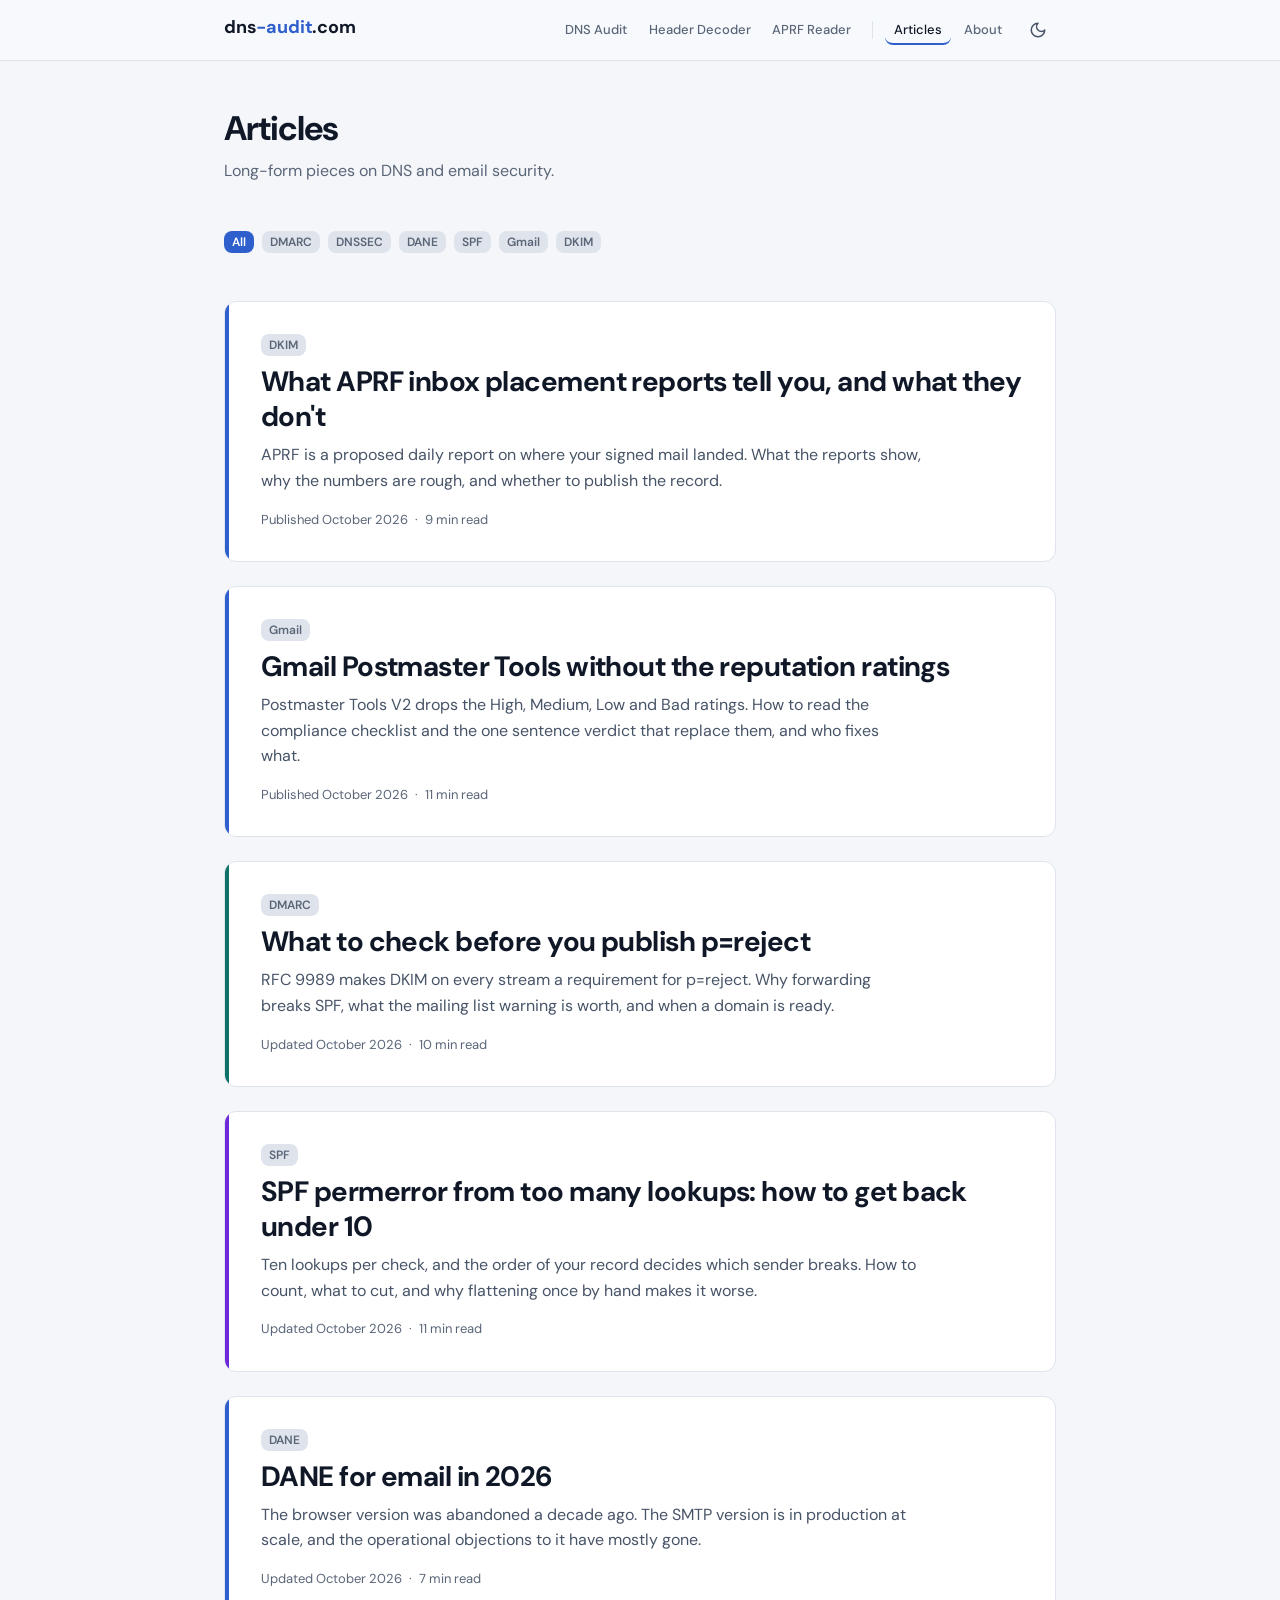
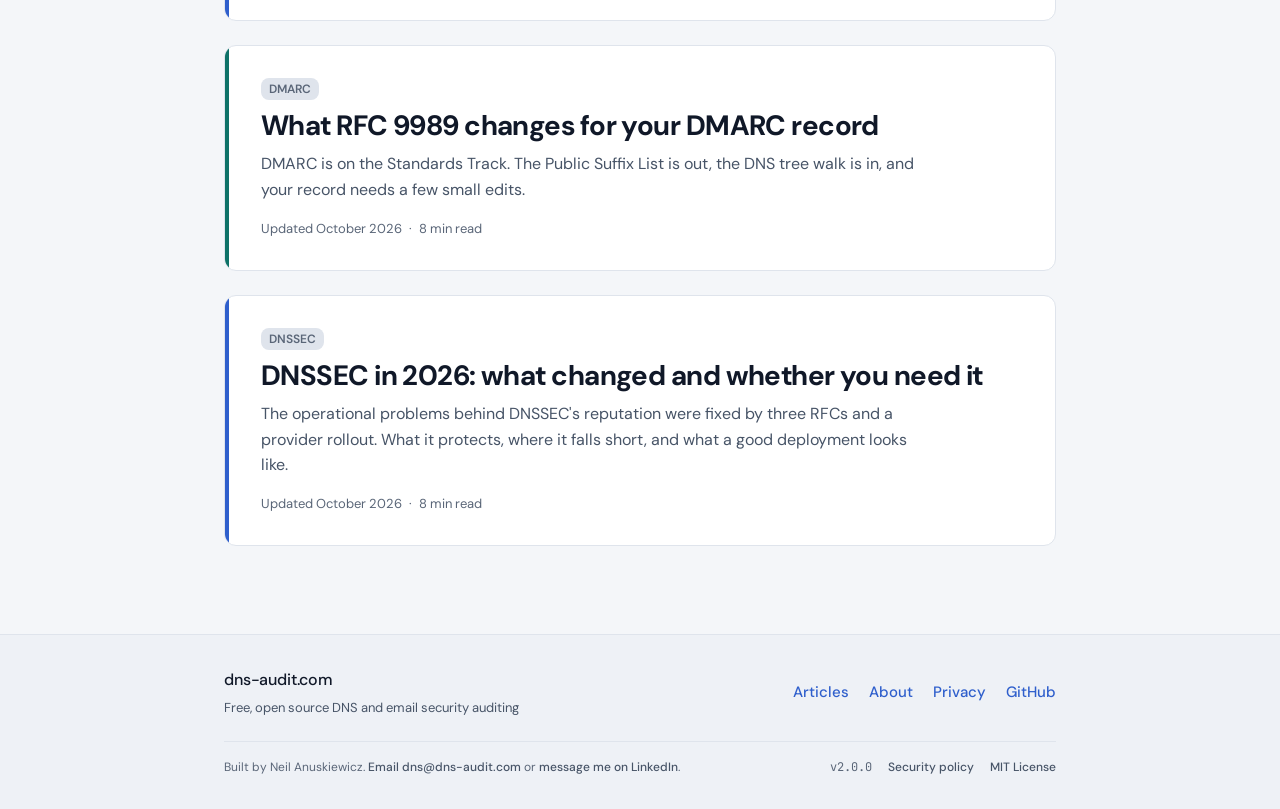
==== static/articles/index.html @ 5d6b04d4 "Asset ?v= is a content hash; drain the losing sender map; guard the shared TLS context (#253) * Asse" ====
<!DOCTYPE html>
<html lang="en">
<head>
    <meta charset="UTF-8">
    <meta name="viewport" content="width=device-width, initial-scale=1.0">
    <title>Articles | dns-audit.com</title>
    <meta name="description" content="Long-form pieces on DNS and email security by Neil Anuskiewicz.">
    <meta name="author" content="Neil Anuskiewicz">
    <meta property="og:type" content="website">
    <meta property="og:site_name" content="dns-audit.com">
    <meta property="og:url" content="https://dns-audit.com/articles/">
    <meta property="og:title" content="Articles | dns-audit.com">
    <meta property="og:description" content="Long-form pieces on DNS and email security by Neil Anuskiewicz.">
    <meta property="og:image" content="https://dns-audit.com/static/og-card.png?v=1">
    <meta property="og:image:width" content="1200">
    <meta property="og:image:height" content="630">
    <meta property="og:image:alt" content="dns-audit.com: free DNS and email security audit">
    <meta name="twitter:card" content="summary_large_image">
    <meta name="twitter:image" content="https://dns-audit.com/static/og-card.png?v=1">
    <meta name="twitter:title" content="Articles | dns-audit.com">
    <meta name="twitter:description" content="Long-form pieces on DNS and email security by Neil Anuskiewicz.">
    <link rel="canonical" href="https://dns-audit.com/articles/">
    <link rel="icon" type="image/svg+xml" href="/static/favicon.svg">
    <link rel="apple-touch-icon" sizes="180x180" href="/static/apple-touch-icon.png">
    <link rel="icon" type="image/png" sizes="32x32" href="/static/favicon-32.png">
    <link rel="preload" href="/static/fonts/dm-sans-normal-latin.woff2" as="font" type="font/woff2" crossorigin>
    <link rel="preload" href="/static/fonts/jetbrains-mono-latin.woff2" as="font" type="font/woff2" crossorigin>
    <link rel="stylesheet" href="/static/style.css?v=e1d07f5530">
    <script src="/static/theme.js?v=e1d07f5530"></script>
    <script type="application/ld+json">
    {
        "@context": "https://schema.org",
        "@type": "CollectionPage",
        "name": "Articles",
        "url": "https://dns-audit.com/articles/",
        "mainEntity": {
            "@type": "ItemList",
            "itemListElement": [
                {
                    "@type": "ListItem",
                    "position": 1,
                    "url": "https://dns-audit.com/articles/aprf",
                    "name": "What APRF inbox placement reports tell you, and what they don't"
                },
                {
                    "@type": "ListItem",
                    "position": 2,
                    "url": "https://dns-audit.com/articles/postmaster-tools",
                    "name": "Gmail Postmaster Tools without the reputation ratings"
                },
                {
                    "@type": "ListItem",
                    "position": 3,
                    "url": "https://dns-audit.com/articles/p-reject",
                    "name": "What to check before you publish p=reject"
                },
                {
                    "@type": "ListItem",
                    "position": 4,
                    "url": "https://dns-audit.com/articles/spf-lookups",
                    "name": "SPF permerror from too many lookups: how to get back under 10"
                },
                {
                    "@type": "ListItem",
                    "position": 5,
                    "url": "https://dns-audit.com/articles/dane",
                    "name": "DANE for email in 2026"
                },
                {
                    "@type": "ListItem",
                    "position": 6,
                    "url": "https://dns-audit.com/articles/dmarcbis",
                    "name": "What RFC 9989 changes for your DMARC record"
                },
                {
                    "@type": "ListItem",
                    "position": 7,
                    "url": "https://dns-audit.com/articles/dnssec",
                    "name": "DNSSEC in 2026: what changed and whether you need it"
                }
            ]
        }
    }
    </script>
</head>
<body>
    <a href="#main-content" class="skip-to-content">Skip to content</a>
    <header class="site-header">
        <div class="container header-inner">
            <a href="/" class="logo"><span class="logo-text">dns<span class="logo-accent">-audit</span>.com</span></a>
            <div class="header-right">
                <nav class="site-nav" aria-label="Main navigation">
                    <a href="https://dns-audit.com/" class="nav-link" aria-label="DNS Audit"><span class="nav-long">DNS Audit</span><span class="nav-short">Audit</span></a>
                    <a href="https://headers.dns-audit.com/" class="nav-link" rel="noopener" aria-label="Header Decoder"><span class="nav-long">Header Decoder</span><span class="nav-short">Headers</span></a>
                    <a href="https://aprf.dns-audit.com/" class="nav-link" rel="noopener" aria-label="APRF Reader"><span class="nav-long">APRF Reader</span><span class="nav-short">APRF</span></a>
                    <span class="nav-sep" aria-hidden="true"></span>
                    <a href="https://dns-audit.com/articles/" class="nav-link nav-link-active" aria-current="page">Articles</a>
                    <a href="https://dns-audit.com/about" class="nav-link">About</a>
                    <button type="button" class="theme-toggle" id="theme-toggle" aria-label="Switch theme" title="Switch theme">
                        <svg class="theme-icon-sun" viewBox="0 0 24 24" fill="none" stroke="currentColor" stroke-width="2" stroke-linecap="round" stroke-linejoin="round" aria-hidden="true"><circle cx="12" cy="12" r="4"/><path d="M12 2v2M12 20v2M4.93 4.93l1.41 1.41M17.66 17.66l1.41 1.41M2 12h2M20 12h2M6.34 17.66l-1.41 1.41M19.07 4.93l-1.41 1.41"/></svg>
                        <svg class="theme-icon-moon" viewBox="0 0 24 24" fill="none" stroke="currentColor" stroke-width="2" stroke-linecap="round" stroke-linejoin="round" aria-hidden="true"><path d="M12 3a6 6 0 0 0 9 9 9 9 0 1 1-9-9Z"/></svg>
                    </button>
                </nav>
            </div>
        </div>
    </header>
    <main class="articles-page" id="main-content">
        <div class="container">
            <header class="articles-header">
                <h1>Articles</h1>
                <p class="articles-intro">Long-form pieces on DNS and email security.</p>
            </header>
            <div class="articles-controls">
                <div class="articles-tag-bar" role="group" aria-label="Filter articles by tag">
                    <button type="button" class="tag tag-hit articles-filter is-active" data-filter="all" aria-pressed="true">All</button>
                    <button type="button" class="tag tag-hit articles-filter" data-filter="dmarc" aria-pressed="false">DMARC</button>
                    <button type="button" class="tag tag-hit articles-filter" data-filter="dnssec" aria-pressed="false">DNSSEC</button>
                    <button type="button" class="tag tag-hit articles-filter" data-filter="dane" aria-pressed="false">DANE</button>
                    <button type="button" class="tag tag-hit articles-filter" data-filter="spf" aria-pressed="false">SPF</button>
                    <button type="button" class="tag tag-hit articles-filter" data-filter="gmail" aria-pressed="false">Gmail</button>
                    <button type="button" class="tag tag-hit articles-filter" data-filter="dkim" aria-pressed="false">DKIM</button>
                </div>
            </div>
            <div class="articles-list">
                <article class="article-card article-card-aprf" data-tags="dkim">
                    <div class="article-card-accent"></div>
                    <div class="article-card-content">
                        <div class="article-card-labels">
                            <span class="tag">DKIM</span>
                        </div>
                        <h2 class="article-card-title"><a href="/articles/aprf">What APRF inbox placement reports tell you, and what they don't</a></h2>
                        <p class="article-card-description">APRF is a proposed daily report on where your signed mail landed. What the reports show, why the numbers are rough, and whether to publish the record.</p>
                        <p class="article-card-meta">
                            Published <time datetime="2026-10-09">October 2026</time>
                            <span class="article-card-meta-dot">&middot;</span>
                            9 min read
                        </p>
                    </div>
                </article>
                <article class="article-card article-card-postmaster" data-tags="gmail">
                    <div class="article-card-accent"></div>
                    <div class="article-card-content">
                        <div class="article-card-labels">
                            <span class="tag">Gmail</span>
                        </div>
                        <h2 class="article-card-title"><a href="/articles/postmaster-tools">Gmail Postmaster Tools without the reputation ratings</a></h2>
                        <p class="article-card-description">Postmaster Tools V2 drops the High, Medium, Low and Bad ratings. How to read the compliance checklist and the one sentence verdict that replace them, and who fixes what.</p>
                        <p class="article-card-meta">
                            Published <time datetime="2026-10-07">October 2026</time>
                            <span class="article-card-meta-dot">&middot;</span>
                            11 min read
                        </p>
                    </div>
                </article>
                <article class="article-card article-card-p-reject" data-tags="dmarc">
                    <div class="article-card-accent"></div>
                    <div class="article-card-content">
                        <div class="article-card-labels">
                            <span class="tag">DMARC</span>
                        </div>
                        <h2 class="article-card-title"><a href="/articles/p-reject">What to check before you publish p=reject</a></h2>
                        <p class="article-card-description">RFC 9989 makes DKIM on every stream a requirement for p=reject. Why forwarding breaks SPF, what the mailing list warning is worth, and when a domain is ready.</p>
                        <p class="article-card-meta">
                            Updated <time datetime="2026-10-01">October 2026</time>
                            <span class="article-card-meta-dot">&middot;</span>
                            10 min read
                        </p>
                    </div>
                </article>
                <article class="article-card article-card-spf" data-tags="spf">
                    <div class="article-card-accent"></div>
                    <div class="article-card-content">
                        <div class="article-card-labels">
                            <span class="tag">SPF</span>
                        </div>
                        <h2 class="article-card-title"><a href="/articles/spf-lookups">SPF permerror from too many lookups: how to get back under 10</a></h2>
                        <p class="article-card-description">Ten lookups per check, and the order of your record decides which sender breaks. How to count, what to cut, and why flattening once by hand makes it worse.</p>
                        <p class="article-card-meta">
                            Updated <time datetime="2026-10-01">October 2026</time>
                            <span class="article-card-meta-dot">&middot;</span>
                            11 min read
                        </p>
                    </div>
                </article>
                <article class="article-card article-card-dane" data-tags="dane">
                    <div class="article-card-accent"></div>
                    <div class="article-card-content">
                        <div class="article-card-labels">
                            <span class="tag">DANE</span>
                        </div>
                        <h2 class="article-card-title"><a href="/articles/dane">DANE for email in 2026</a></h2>
                        <p class="article-card-description">The browser version was abandoned a decade ago. The SMTP version is in production at scale, and the operational objections to it have mostly gone.</p>
                        <p class="article-card-meta">
                            Updated <time datetime="2026-10-01">October 2026</time>
                            <span class="article-card-meta-dot">&middot;</span>
                            7 min read
                        </p>
                    </div>
                </article>
                <article class="article-card article-card-dmarcbis" data-tags="dmarc">
                    <div class="article-card-accent"></div>
                    <div class="article-card-content">
                        <div class="article-card-labels">
                            <span class="tag">DMARC</span>
                        </div>
                        <h2 class="article-card-title"><a href="/articles/dmarcbis">What RFC 9989 changes for your DMARC record</a></h2>
                        <p class="article-card-description">DMARC is on the Standards Track. The Public Suffix List is out, the DNS tree walk is in, and your record needs a few small edits.</p>
                        <p class="article-card-meta">
                            Updated <time datetime="2026-10-01">October 2026</time>
                            <span class="article-card-meta-dot">&middot;</span>
                            8 min read
                        </p>
                    </div>
                </article>
                <article class="article-card article-card-dnssec" data-tags="dnssec">
                    <div class="article-card-accent"></div>
                    <div class="article-card-content">
                        <div class="article-card-labels">
                            <span class="tag">DNSSEC</span>
                        </div>
                        <h2 class="article-card-title"><a href="/articles/dnssec">DNSSEC in 2026: what changed and whether you need it</a></h2>
                        <p class="article-card-description">The operational problems behind DNSSEC's reputation were fixed by three RFCs and a provider rollout. What it protects, where it falls short, and what a good deployment looks like.</p>
                        <p class="article-card-meta">
                            Updated <time datetime="2026-10-01">October 2026</time>
                            <span class="article-card-meta-dot">&middot;</span>
                            8 min read
                        </p>
                    </div>
                </article>
            </div>
            <p class="articles-empty" role="status">No articles in this category yet.</p>
        </div>
    </main>
    <script src="/static/articles.js?v=e1d07f5530" defer></script>
    <footer class="site-footer">
        <div class="container">
            <div class="footer-row footer-main">
                <div class="footer-brand">
                    <div class="footer-brand-name">dns-audit.com</div>
                    <div class="footer-brand-desc">Free, open source DNS and email security auditing</div>
                </div>
                <nav class="footer-nav" aria-label="Footer">
                    <a href="https://dns-audit.com/articles/" class="footer-link">Articles</a>
                    <a href="https://dns-audit.com/about" class="footer-link">About</a>
                    <a href="https://dns-audit.com/privacy" class="footer-link">Privacy</a>
                    <a href="https://github.com/marmot7775/dns-audit" target="_blank" rel="noopener" class="footer-link">GitHub</a>
                </nav>
            </div>
            <div class="footer-row footer-meta">
                <p class="footer-attribution">Built by Neil Anuskiewicz. <a href="mailto:dns@dns-audit.com" class="footer-link">Email dns@dns-audit.com</a> or <a href="https://www.linkedin.com/in/neilanuskiewicz/" target="_blank" rel="noopener" class="footer-link">message me on LinkedIn</a>.</p>
                <div class="footer-trust">
                    <span class="footer-version">v2.0.0</span>
                    <a href="https://github.com/marmot7775/dns-audit/security/policy" target="_blank" rel="noopener" class="footer-link">Security policy</a>
                    <a href="https://github.com/marmot7775/dns-audit/blob/main/LICENSE" target="_blank" rel="noopener" class="footer-link">MIT License</a>
                </div>
            </div>
        </div>
    </footer>
</body>
</html>
---- static/style.css ----
/* ==========================================================================
   DNS Security Auditor - Stylesheet
   Aesthetic: Premium security tool. Dark, authoritative, trustworthy.
   ========================================================================== */

/* -- Self-hosted fonts -- */
/* DM Sans: normal 400 */
@font-face {
    font-family: 'DM Sans';
    font-style: normal;
    font-weight: 400;
    font-display: swap;
    src: url('/static/fonts/dm-sans-normal-latin-ext.woff2') format('woff2');
    unicode-range: U+0100-02BA, U+02BD-02C5, U+02C7-02CC, U+02CE-02D7, U+02DD-02FF, U+0304, U+0308, U+0329, U+1D00-1DBF, U+1E00-1E9F, U+1EF2-1EFF, U+2020, U+20A0-20AB, U+20AD-20C0, U+2113, U+2C60-2C7F, U+A720-A7FF;
}

@font-face {
    font-family: 'DM Sans';
    font-style: normal;
    font-weight: 400;
    font-display: swap;
    src: url('/static/fonts/dm-sans-normal-latin.woff2') format('woff2');
    unicode-range: U+0000-00FF, U+0131, U+0152-0153, U+02BB-02BC, U+02C6, U+02DA, U+02DC, U+0304, U+0308, U+0329, U+2000-206F, U+20AC, U+2122, U+2191, U+2193, U+2212, U+2215, U+FEFF, U+FFFD;
}

/* DM Sans: normal 500 */
@font-face {
    font-family: 'DM Sans';
    font-style: normal;
    font-weight: 500;
    font-display: swap;
    src: url('/static/fonts/dm-sans-normal-latin-ext.woff2') format('woff2');
    unicode-range: U+0100-02BA, U+02BD-02C5, U+02C7-02CC, U+02CE-02D7, U+02DD-02FF, U+0304, U+0308, U+0329, U+1D00-1DBF, U+1E00-1E9F, U+1EF2-1EFF, U+2020, U+20A0-20AB, U+20AD-20C0, U+2113, U+2C60-2C7F, U+A720-A7FF;
}

@font-face {
    font-family: 'DM Sans';
    font-style: normal;
    font-weight: 500;
    font-display: swap;
    src: url('/static/fonts/dm-sans-normal-latin.woff2') format('woff2');
    unicode-range: U+0000-00FF, U+0131, U+0152-0153, U+02BB-02BC, U+02C6, U+02DA, U+02DC, U+0304, U+0308, U+0329, U+2000-206F, U+20AC, U+2122, U+2191, U+2193, U+2212, U+2215, U+FEFF, U+FFFD;
}

/* DM Sans: normal 600 */
@font-face {
    font-family: 'DM Sans';
    font-style: normal;
    font-weight: 600;
    font-display: swap;
    src: url('/static/fonts/dm-sans-normal-latin-ext.woff2') format('woff2');
    unicode-range: U+0100-02BA, U+02BD-02C5, U+02C7-02CC, U+02CE-02D7, U+02DD-02FF, U+0304, U+0308, U+0329, U+1D00-1DBF, U+1E00-1E9F, U+1EF2-1EFF, U+2020, U+20A0-20AB, U+20AD-20C0, U+2113, U+2C60-2C7F, U+A720-A7FF;
}

@font-face {
    font-family: 'DM Sans';
    font-style: normal;
    font-weight: 600;
    font-display: swap;
    src: url('/static/fonts/dm-sans-normal-latin.woff2') format('woff2');
    unicode-range: U+0000-00FF, U+0131, U+0152-0153, U+02BB-02BC, U+02C6, U+02DA, U+02DC, U+0304, U+0308, U+0329, U+2000-206F, U+20AC, U+2122, U+2191, U+2193, U+2212, U+2215, U+FEFF, U+FFFD;
}

/* DM Sans: normal 700 */
@font-face {
    font-family: 'DM Sans';
    font-style: normal;
    font-weight: 700;
    font-display: swap;
    src: url('/static/fonts/dm-sans-normal-latin-ext.woff2') format('woff2');
    unicode-range: U+0100-02BA, U+02BD-02C5, U+02C7-02CC, U+02CE-02D7, U+02DD-02FF, U+0304, U+0308, U+0329, U+1D00-1DBF, U+1E00-1E9F, U+1EF2-1EFF, U+2020, U+20A0-20AB, U+20AD-20C0, U+2113, U+2C60-2C7F, U+A720-A7FF;
}

@font-face {
    font-family: 'DM Sans';
    font-style: normal;
    font-weight: 700;
    font-display: swap;
    src: url('/static/fonts/dm-sans-normal-latin.woff2') format('woff2');
    unicode-range: U+0000-00FF, U+0131, U+0152-0153, U+02BB-02BC, U+02C6, U+02DA, U+02DC, U+0304, U+0308, U+0329, U+2000-206F, U+20AC, U+2122, U+2191, U+2193, U+2212, U+2215, U+FEFF, U+FFFD;
}

/* DM Sans: italic 400. The italic woff2 has an opsz axis but no wght axis,
   so unlike the normal faces above it is declared at 400 only. Italic text at
   a heavier weight still matches this face and the browser synthesizes the
   weight, which beats synthesizing the slant from the upright face. */
@font-face {
    font-family: 'DM Sans';
    font-style: italic;
    font-weight: 400;
    font-display: swap;
    src: url('/static/fonts/dm-sans-italic-400-latin-ext.woff2') format('woff2');
    unicode-range: U+0100-02BA, U+02BD-02C5, U+02C7-02CC, U+02CE-02D7, U+02DD-02FF, U+0304, U+0308, U+0329, U+1D00-1DBF, U+1E00-1E9F, U+1EF2-1EFF, U+2020, U+20A0-20AB, U+20AD-20C0, U+2113, U+2C60-2C7F, U+A720-A7FF;
}

@font-face {
    font-family: 'DM Sans';
    font-style: italic;
    font-weight: 400;
    font-display: swap;
    src: url('/static/fonts/dm-sans-italic-400-latin.woff2') format('woff2');
    unicode-range: U+0000-00FF, U+0131, U+0152-0153, U+02BB-02BC, U+02C6, U+02DA, U+02DC, U+0304, U+0308, U+0329, U+2000-206F, U+20AC, U+2122, U+2191, U+2193, U+2212, U+2215, U+FEFF, U+FFFD;
}

/* JetBrains Mono: normal 400 */
@font-face {
    font-family: 'JetBrains Mono';
    font-style: normal;
    font-weight: 400;
    font-display: swap;
    src: url('/static/fonts/jetbrains-mono-latin-ext.woff2') format('woff2');
    unicode-range: U+0100-02BA, U+02BD-02C5, U+02C7-02CC, U+02CE-02D7, U+02DD-02FF, U+0304, U+0308, U+0329, U+1D00-1DBF, U+1E00-1E9F, U+1EF2-1EFF, U+2020, U+20A0-20AB, U+20AD-20C0, U+2113, U+2C60-2C7F, U+A720-A7FF;
}

@font-face {
    font-family: 'JetBrains Mono';
    font-style: normal;
    font-weight: 400;
    font-display: swap;
    src: url('/static/fonts/jetbrains-mono-latin.woff2') format('woff2');
    unicode-range: U+0000-00FF, U+0131, U+0152-0153, U+02BB-02BC, U+02C6, U+02DA, U+02DC, U+0304, U+0308, U+0329, U+2000-206F, U+20AC, U+2122, U+2191, U+2193, U+2212, U+2215, U+FEFF, U+FFFD;
}

/* JetBrains Mono: normal 500 */
@font-face {
    font-family: 'JetBrains Mono';
    font-style: normal;
    font-weight: 500;
    font-display: swap;
    src: url('/static/fonts/jetbrains-mono-latin-ext.woff2') format('woff2');
    unicode-range: U+0100-02BA, U+02BD-02C5, U+02C7-02CC, U+02CE-02D7, U+02DD-02FF, U+0304, U+0308, U+0329, U+1D00-1DBF, U+1E00-1E9F, U+1EF2-1EFF, U+2020, U+20A0-20AB, U+20AD-20C0, U+2113, U+2C60-2C7F, U+A720-A7FF;
}

@font-face {
    font-family: 'JetBrains Mono';
    font-style: normal;
    font-weight: 500;
    font-display: swap;
    src: url('/static/fonts/jetbrains-mono-latin.woff2') format('woff2');
    unicode-range: U+0000-00FF, U+0131, U+0152-0153, U+02BB-02BC, U+02C6, U+02DA, U+02DC, U+0304, U+0308, U+0329, U+2000-206F, U+20AC, U+2122, U+2191, U+2193, U+2212, U+2215, U+FEFF, U+FFFD;
}

/* -- Design Tokens -- */
:root {
    color-scheme: dark;
    /* Foundation. A deeper navy ground than the old slate-900 so the
       surface, raised and hover steps read as depth rather than one flat
       value. Doc 35. */
    --bg: #0b1220;
    --bg-raised: #111a2e;
    --surface: #141d31;
    --surface-hover: #1a2540;
    /* Record and code blocks stay dark in both themes. */
    --code-bg: #0b1220;

    /* Borders */
    --border: #263149;
    --border-strong: #3a4763;
    --border-light: #1a2438;
    --border-focus: #5b8def;

    /* Text. Every step is 4.5:1 or better on --bg, --bg-raised and
       --surface; tests/test_palette_contrast.py holds that. */
    --text-primary: #eef2f8;
    --text-secondary: #a3b0c4;
    --text-tertiary: #98a5b9;
    --text-muted: #8e9bb0;
    --text-inverse: #ffffff;

    /* Brand accent. One cobalt, slightly desaturated from the stock
       blue-500, used for links and interactive states. */
    --primary: #5b8def;
    /* Backgrounds that carry white text need a darker step than the link
       colour: white on #5b8def is 3.4:1, on #2f5fcc it is 5.5:1. */
    --primary-solid: #2f5fcc;
    --primary-solid-hover: #274fa8;
    --primary-hover: #7ea6f5;
    --primary-light: #7ea6f5;
    --primary-subtle: rgba(91, 141, 239, 0.14);
    --primary-border: rgba(91, 141, 239, 0.28);

    /* Status. Pulled off the neon green-500 / amber-500 / red-500 toward
       tones that still read instantly but sit inside one palette. */
    --pass: #34c07a;
    /* Solid fill that carries white text: white on #34c07a is 2.2:1. */
    --pass-solid: #197a4a;
    --pass-bg: rgba(52, 192, 122, 0.10);
    --pass-border: rgba(52, 192, 122, 0.28);
    --warn: #e0a43c;
    --warn-contrast: #1a1a1a;
    /* Record syntax highlighting has four steps: safe, caution, warn,
       danger. Caution needs its own colour, not --warn: it marks ~all and
       p=quarantine, and --warn marks ?all and p=none. Painting an
       enforcing policy the same as no policy is the one distinction this
       tool exists to draw. */
    --rec-caution: #d9b24a;
    --warn-bg: rgba(224, 164, 60, 0.10);
    --warn-border: rgba(224, 164, 60, 0.28);
    --fail: #e5484d;
    /* Text needs more than the fill colour: #e5484d on the card surface is
       under the 4.5:1 AA floor for normal text. Fills, borders and icons
       keep --fail. */
    --fail-text: #f0767a;
    /* Solid fill that carries white text: white on #e5484d is 4.1:1. */
    --fail-solid: #b8323a;
    --fail-bg: rgba(229, 72, 77, 0.10);
    --fail-border: rgba(229, 72, 77, 0.28);

    /* Fix/recommendation */
    --fix-bg: rgba(52, 192, 122, 0.08);
    --fix-border: #34c07a;

    /* DMARCbis teal, kept for the RFC 9989 badges only; --primary is the
       single interactive accent. */
    --dmarcbis: #38bfae;
    --dmarcbis-contrast: #0a2d28;
    /* Muted text sitting on a raised or tinted panel rather than the page
       ground, where --text-muted alone falls short of 4.5:1. */
    --text-muted-raised: #b3bfd0;
    --ttl-long-text: #b39cf7;
    --ttl-long-bg: rgba(139, 92, 246, 0.04);
    --ttl-long-border: rgba(139, 92, 246, 0.27);
    --dmarcbis-bg: rgba(56, 191, 174, 0.10);
    --dmarcbis-border: rgba(56, 191, 174, 0.28);

    /* Typography */
    --font-body: 'DM Sans', -apple-system, BlinkMacSystemFont, 'Segoe UI', system-ui, sans-serif;
    --font-mono: 'JetBrains Mono', 'SF Mono', 'Fira Code', 'Consolas', monospace;
    --font-xs: 0.75rem;
    --font-sm: 0.8125rem;
    --font-base: 0.9375rem;
    --font-md: 1rem;
    --font-lg: 1.125rem;
    --font-xl: 1.25rem;
    --font-2xl: 1.5rem;
    --font-3xl: 1.75rem;
    --font-4xl: 2.125rem;

    /* Layout */
    --max-width: 880px;
    --radius-sm: 4px;
    --radius: 8px;
    --radius-lg: 12px;

    /* Spacing */
    --space-xs: 4px;
    --space-sm: 8px;
    --space-md: 16px;
    --space-lg: 24px;
    --space-xl: 32px;
    --space-2xl: 48px;
    --space-3xl: 64px;

    /* Shadows — subtle on dark */
    --shadow-sm: 0 1px 2px rgba(0, 0, 0, 0.35);
    --shadow-md: 0 8px 24px rgba(0, 0, 0, 0.45);
    --shadow-lg: 0 16px 48px rgba(0, 0, 0, 0.55);

    /* Motion */
    --ease: cubic-bezier(0.25, 0.1, 0.25, 1);
    --ease-out: cubic-bezier(0.16, 1, 0.3, 1);
    --duration: 0.15s;
    --duration-slow: 0.25s;
}

/* Display tracking for headings; component rules with their own
   letter-spacing override this. */
h1,
h2,
h3 {
    letter-spacing: -0.02em;
}

/* -- Reset -- */
*,
*::before,
*::after {
    box-sizing: border-box;
    margin: 0;
    padding: 0;
}

/* -- Base -- */
html {
    /* Doc 87: the reader's own default size (browser or OS setting). Every
       --font-* token is rem, so text follows it; layout tokens stay px, so
       larger text wraps inside the same containers. */
    font-size: 100%;
    -webkit-font-smoothing: antialiased;
    -moz-osx-font-smoothing: grayscale;
    scroll-behavior: smooth;
    max-width: 100vw;
}

body {
    font-family: var(--font-body);
    /* DM Sans ships an opsz axis (9 to 40); this lets the browser pick the
       display cut at heading sizes instead of scaling the text cut. */
    font-optical-sizing: auto;
    background: var(--bg);
    color: var(--text-primary);
    line-height: 1.6;
    min-height: 100dvh;
    display: flex;
    flex-direction: column;
    padding-left: env(safe-area-inset-left);
    padding-right: env(safe-area-inset-right);
    max-width: 100vw;
}

/* Brand-colored selection */
::selection {
    background: rgba(59, 130, 246, 0.25);
    color: var(--text-primary);
}

/* Accessible focus rings */
:focus-visible {
    outline: 2px solid var(--primary);
    outline-offset: 2px;
    border-radius: var(--radius-sm);
}

/* Screen reader only (visually hidden but accessible) */
.sr-only {
    position: absolute;
    width: 1px;
    height: 1px;
    padding: 0;
    margin: -1px;
    overflow: hidden;
    clip: rect(0, 0, 0, 0);
    white-space: nowrap;
    border: 0;
}

.container {
    width: 100%;
    max-width: var(--max-width);
    margin: 0 auto;
    padding: 0 max(var(--space-lg), env(safe-area-inset-right)) 0 max(var(--space-lg), env(safe-area-inset-left));
}

main {
    max-width: 100%;
    padding: 0;
    /* body is a flex column at least a viewport tall: main takes the slack,
       so a short page keeps its footer at the bottom of the window. */
    flex: 1 0 auto;
}

/* ==========================================================================
   HEADER
   ========================================================================== */
.site-header {
    background: rgba(15, 23, 42, 0.85);
    backdrop-filter: blur(12px);
    -webkit-backdrop-filter: blur(12px);
    border-bottom: 1px solid var(--border);
    position: sticky;
    top: 0;
    z-index: 100;
    padding-left: env(safe-area-inset-left);
    padding-right: env(safe-area-inset-right);
}

.header-inner {
    display: flex;
    align-items: center;
    justify-content: space-between;
    height: 60px;
}

/* Logo */
.logo {
    display: flex;
    align-items: center;
    text-decoration: none;
    color: var(--text-primary);
    transition: opacity var(--duration) var(--ease);
}

.logo:hover {
    opacity: 0.85;
}

/* Flex centring lines up the wordmark's box with the nav links, which leaves
   the larger wordmark's baseline about 3px below theirs; line-height cannot
   move it because the leading is split evenly above and below. Padding under
   the text lifts the baseline onto the nav's while the box stays centred. */
.logo-text {
    font-weight: 700;
    font-size: var(--font-lg);
    letter-spacing: -0.01em;
    padding-bottom: 0.32em;
}

.logo-accent {
    color: var(--primary);
}

.header-right {
    display: flex;
    align-items: center;
    gap: 1.5rem;
}

.site-nav {
    display: flex;
    align-items: center;
    gap: 0.25rem;
}

.nav-link {
    font-size: var(--font-sm);
    font-weight: 500;
    color: var(--text-muted);
    text-decoration: none;
    padding: 0.3rem 0.55rem;
    border-radius: var(--radius);
    transition: color 0.15s var(--ease), background 0.15s var(--ease);
}

.nav-link:hover {
    color: var(--text-primary);
    background: var(--surface);
}

.nav-link-active {
    color: var(--text-primary);
    font-weight: 500;
    border-bottom: 2px solid var(--primary);
    padding-bottom: 2px;
}

/* Divider between the three tools and the site pages. */
.nav-sep {
    width: 1px;
    height: 18px;
    background: var(--border);
    margin: 0 0.5rem;
    flex: 0 0 auto;
}

/* ==========================================================================
   AUDIT INPUT
   ========================================================================== */
.audit-input-section {
    position: relative;
    padding-top: var(--space-xl);
    padding-bottom: var(--space-lg);
    transition: padding 0.3s ease;
}

.audit-input-section.compact {
    padding-top: var(--space-md);
    padding-bottom: var(--space-sm);
}

.audit-foot {
    margin: var(--space-md) 0 0;
    text-align: center;
    font-size: var(--font-sm);
    color: var(--text-muted);
}

.audit-input-section.compact .audit-foot {
    display: none;
}

.audit-input-section.compact .audit-title,
.audit-input-section.compact .audit-subtitle,
.audit-input-section.compact .scope-label,
.audit-input-section.compact .scope-desc,
.audit-input-section.compact .selector-toggle-row {
    display: none;
}

/* On a results page the pills stay, above the domain box, so the reader
   can see which question was asked and ask another for the same domain. */
.audit-input-section.compact .scope-selector {
    margin-bottom: var(--space-sm);
}

.audit-input-section.compact .audit-input-card {
    padding: var(--space-md) var(--space-lg);
}

.audit-input-section.compact .audit-input-card::before {
    display: none;
}

.audit-input-card {
    background: var(--surface);
    border-radius: var(--radius-lg);
    padding: var(--space-xl) var(--space-2xl);
    border: 1px solid rgba(255, 255, 255, 0.08);
    box-shadow: 0 4px 24px rgba(0, 0, 0, 0.3);
    position: relative;
    overflow: visible;
}

.audit-input-card::before {
    content: '';
    position: absolute;
    top: 0;
    left: 0;
    right: 0;
    height: 2px;
    background: var(--primary);
    opacity: 0.6;
    pointer-events: none;
}

.audit-title {
    font-size: var(--font-3xl);
    font-weight: 700;
    letter-spacing: -0.02em;
    color: var(--text-primary);
    margin-bottom: var(--space-sm);
    line-height: 1.2;
}

.audit-subtitle {
    font-size: var(--font-md);
    font-weight: 500;
    color: var(--text-secondary);
    margin-bottom: var(--space-md);
    line-height: 1.55;
}

.audit-form {
    width: 100%;
    margin-top: var(--space-lg);
    display: flex;
    flex-direction: column;
    align-items: flex-start;
}

.input-row {
    display: flex;
    gap: 0;
    align-items: stretch;
    /* The full width of the card, like the title, subtitle and scope
       buttons above it. Capped at 600px it stopped short of them and left
       a blank band down the right of the card. */
    width: 100%;
}

.input-unified .input-wrapper {
    display: flex;
    align-items: center;
    background: var(--surface-hover);
    border: 1px solid rgba(255, 255, 255, 0.15);
    border-radius: var(--radius-lg);
    transition: border-color var(--duration) var(--ease), box-shadow var(--duration) var(--ease);
    width: 100%;
}
.input-unified .input-wrapper:focus-within {
    border-color: var(--primary);
    box-shadow: 0 0 0 3px var(--primary-subtle);
}
/* One soft pulse of the ring when the page opens with the cursor already in
   the field. app.js adds the class once and removes it on animationend. */
.input-unified .input-wrapper.input-wrapper-hello {
    animation: input-hello 900ms ease-out;
}
@keyframes input-hello {
    from { box-shadow: 0 0 0 0 var(--primary-border); }
    to { box-shadow: 0 0 0 10px transparent; }
}
.input-unified .domain-input {
    border: none;
    background: transparent;
    border-radius: var(--radius-lg) 0 0 var(--radius-lg);
    height: 50px;
}
.input-unified .domain-input:focus {
    border: none;
    box-shadow: none;
}
.input-unified .audit-btn {
    border-radius: 0 var(--radius) var(--radius) 0;
    height: 46px;
    margin: 2px 2px 2px 0;
    flex-shrink: 0;
}

/* The input alone, so the validity indicator anchors to the field rather
   than to the row that also holds the Run Audit button. */
.domain-input-wrap {
    position: relative;
    display: flex;
    flex: 1 1 0%;
    min-width: 0;
}

.domain-input-wrap .domain-input {
    padding-right: 2.5rem;
}

.input-wrapper {
    flex: 1;
    position: relative;
}

.selector-toggle-row {
    margin-top: 0.6rem;
    /* Left, like everything else in the card. Centred, it floated under the
       middle of a field it is not part of. */
    text-align: left;
    width: 100%;
}

.selector-toggle {
    background: none;
    border: none;
    padding: 0;
    font: inherit;
    font-size: var(--font-sm);
    color: var(--primary-light);
    text-decoration: underline;
    text-underline-offset: 3px;
    cursor: pointer;
    transition: color var(--duration) var(--ease);
}

.selector-toggle:hover {
    color: var(--primary-light);
}

.selector-toggle.active {
    color: var(--primary-light);
}

.selector-field {
    display: none;
    margin-top: 0.5rem;
}

.selector-field.visible {
    display: block;
}

.selector-input {
    max-width: 280px;
    font-size: var(--font-base);
    padding-left: 0.85rem;
}

.input-icon {
    position: absolute;
    left: 1rem;
    top: 50%;
    transform: translateY(-50%);
    width: 18px;
    height: 18px;
    color: var(--text-tertiary);
    pointer-events: none;
    transition: color var(--duration) var(--ease);
}

/* Tint icon on focus */
.input-wrapper:focus-within .input-icon {
    color: var(--primary);
}

.domain-input {
    width: 100%;
    height: 48px;
    padding: 0 1rem 0 2.75rem;
    font-family: var(--font-body);
    font-size: var(--font-lg);
    font-weight: 500;
    color: var(--text-primary);
    background: var(--surface);
    border: 1px solid var(--border);
    border-radius: var(--radius);
    outline: none;
    transition: border-color var(--duration) var(--ease), box-shadow var(--duration) var(--ease);
}

.domain-input::placeholder {
    color: var(--text-tertiary);
    font-weight: 400;
}

.domain-input:focus {
    border-color: var(--primary);
    box-shadow: 0 0 0 3px var(--primary-subtle);
}

.audit-btn {
    height: 48px;
    padding: 0 var(--space-lg);
    background: var(--primary-solid);
    color: var(--text-inverse);
    border: none;
    border-radius: var(--radius);
    font-family: var(--font-body);
    font-size: var(--font-base);
    font-weight: 600;
    cursor: pointer;
    white-space: nowrap;
    transition: background var(--duration) var(--ease), transform 0.1s var(--ease), box-shadow var(--duration) var(--ease);
    display: flex;
    align-items: center;
    gap: 0.5rem;
}

.audit-btn:hover {
    background: var(--primary-solid-hover);
    box-shadow: 0 4px 12px rgba(59, 130, 246, 0.4);
}

.audit-btn:active {
    transform: scale(0.98);
}

.audit-btn:disabled {
    opacity: 0.65;
    cursor: not-allowed;
    transform: none;
}

/* Spinner */
.spinner {
    width: 18px;
    height: 18px;
    animation: spin 0.9s linear infinite;
}

@keyframes spin {
    to {
        transform: rotate(360deg);
    }
}

.btn-loading {
    display: none;
    align-items: center;
    gap: 0.45rem;
}

.audit-btn.is-loading .btn-text {
    display: none;
}

.audit-btn.is-loading .btn-loading {
    display: flex;
}

/* ==========================================================================
   LOADING STATE
   ========================================================================== */
.loading-section {
    display: none;
    padding-top: 1.25rem;
}

.loading-card {
    background: var(--surface);
    border-radius: var(--radius-lg);
    padding: var(--space-lg) var(--space-xl);
    box-shadow: var(--shadow-sm);
    border: 1px solid var(--border);
}

.loading-bar-track {
    width: 100%;
    height: 4px;
    background: var(--border);
    border-radius: var(--radius-sm);
    overflow: hidden;
    margin-bottom: 0.85rem;
}

/* Accessible progress indicators */
.loading-bar-track[role="progressbar"] {
    position: relative;
}

.loading-bar-fill {
    height: 100%;
    width: 0%;
    background: var(--primary);
    border-radius: var(--radius-sm);
    transition: width 0.5s var(--ease-out);
}

.loading-status {
    font-size: var(--font-sm);
    color: var(--text-secondary);
    letter-spacing: 0.005em;
}

/* ==========================================================================
   RESULTS
   ========================================================================== */
.results-section {
    display: none;
    animation: fadeIn 0.45s var(--ease-out);
    scroll-margin-top: 4.5rem;
    contain: layout style;
}

/* Semantic heading resets for result sections (card titles are h4.result-title) */
:where(.results-section h2) {
    margin: 0;
    font-size: inherit;
    font-weight: 700;
    line-height: inherit;
}

:where(.results-section h3) {
    margin: 0;
    font-size: inherit;
    font-weight: 600;
    line-height: inherit;
}

/* Prevent layout shift during progressive rendering */
#executive-summary-slot:not(:empty) {
    min-height: auto;
}

@keyframes fadeIn {
    from {
        opacity: 0;
        transform: translateY(8px);
    }

    to {
        opacity: 1;
        transform: translateY(0);
    }
}

/* Domain banner */
.domain-banner {
    display: flex;
    align-items: center;
    justify-content: space-between;
    padding: 0.75rem 0 0.65rem;
    margin-top: 0.25rem;
}

.domain-name {
    font-size: var(--font-xl);
    font-weight: 700;
    letter-spacing: -0.02em;
    color: var(--text-primary);
}

.audit-timestamp {
    font-size: var(--font-sm);
    color: var(--text-tertiary);
    margin-top: 0.2rem;
    letter-spacing: 0.005em;
}

.banner-actions {
    display: flex;
    gap: 0.5rem;
}

.share-btn {
    display: flex;
    align-items: center;
    gap: 0.4rem;
    padding: 0.5rem 0.9rem;
    background: var(--surface);
    border: 1px solid var(--border-strong);
    border-radius: var(--radius);
    font-family: var(--font-body);
    font-size: var(--font-sm);
    font-weight: 500;
    color: var(--text-secondary);
    cursor: pointer;
    transition: border-color var(--duration) var(--ease), color var(--duration) var(--ease), box-shadow var(--duration) var(--ease), background var(--duration) var(--ease);
}

.share-btn.btn-busy {
    opacity: 0.6;
    pointer-events: none;
    position: relative;
}

.share-btn.btn-busy span {
    visibility: hidden;
}

.share-btn.btn-busy::after {
    content: '';
    position: absolute;
    width: 14px;
    height: 14px;
    border: 2px solid var(--text-secondary);
    border-top-color: transparent;
    border-radius: 50%;
    animation: btn-spin 0.6s linear infinite;
}

@keyframes btn-spin {
    to { transform: rotate(360deg); }
}

.share-btn:hover {
    border-color: var(--primary-border);
    color: var(--text-primary);
    background: var(--surface-hover);
    box-shadow: var(--shadow-sm);
}

.pdf-btn {
    background: var(--primary-solid);
    color: var(--text-inverse);
    border-color: var(--primary-solid);
}

.pdf-btn:hover {
    background: var(--primary-solid-hover);
    border-color: var(--primary-solid-hover);
    color: var(--text-inverse);
}

.pdf-btn:disabled {
    opacity: 0.65;
    cursor: not-allowed;
}

.pdf-btn svg {
    stroke: currentColor;
}

/* Share dropdown */
.share-dropdown {
    position: absolute;
    top: 100%;
    right: 0;
    margin-top: 4px;
    background: var(--bg-raised, var(--surface));
    border: 1px solid var(--border);
    border-radius: var(--radius);
    box-shadow: var(--shadow-lg);
    padding: 4px;
    z-index: 100;
    min-width: 180px;
    opacity: 0;
    transform: translateY(-4px);
    transition: opacity 150ms var(--ease), transform 150ms var(--ease);
}

.share-dropdown.open {
    opacity: 1;
    transform: translateY(0);
}

.share-option {
    display: flex;
    align-items: center;
    gap: 10px;
    width: 100%;
    padding: 10px 14px;
    background: none;
    border: none;
    border-radius: var(--radius);
    font-family: var(--font-body);
    font-size: var(--font-sm);
    font-weight: 500;
    color: var(--text-primary);
    cursor: pointer;
    text-align: left;
    transition: background var(--duration) var(--ease);
}

.share-option:hover {
    background: var(--surface-hover);
}

.share-option svg {
    flex-shrink: 0;
    color: var(--text-secondary);
}

.share-option-label {
    white-space: nowrap;
}

/* Status line. Doc 92: the five counters were tiles between the short
   answer and the plan; they are one line just above the cards they count.
   Each item is the count, then its label, with a status-coloured mark. */
.summary-grid {
    display: flex;
    flex-wrap: wrap;
    align-items: baseline;
    column-gap: var(--space-lg);
    row-gap: var(--space-xs);
    margin-bottom: var(--space-md);
}

.summary-card {
    display: inline-flex;
    flex-direction: row-reverse;
    align-items: baseline;
    gap: 0.35rem;
    padding-left: var(--space-sm);
    border-left: 3px solid transparent;
    line-height: 1.4;
}

.pass-card {
    border-left-color: var(--pass);
}

.warn-card {
    border-left-color: var(--warn);
}

.fail-card {
    border-left-color: var(--fail);
}

/* Optional protocols the domain has not published. Neutral: nothing is
   wrong, so it takes neither the warning amber nor the pass green. */
.absent-card {
    border-left-color: var(--text-tertiary);
}

/* Checks whose lookup never completed. Neutral on purpose: not a finding,
   and colouring it red or green would state something the audit did not
   establish. Shown only when the count is non-zero, matching the PDF. */
.unavailable-card {
    border-left-color: var(--text-tertiary);
}

/* Checks that do not apply to this domain (a null MX domain's DKIM, say).
   Neutral like the two above, and shown only when the count is non-zero. */
.na-card {
    border-left-color: var(--text-tertiary);
}

.summary-label {
    font-size: var(--font-sm);
    font-weight: 500;
    color: var(--text-secondary);
}

.summary-value {
    font-size: var(--font-base);
    font-weight: 700;
}

.pass-value {
    color: var(--pass);
}

.warn-value {
    color: var(--warn);
}

.fail-value {
    color: var(--fail-text);
}

.unavailable-value,
.na-value,
.absent-value {
    color: var(--text-tertiary);
}

/* Priorities: the one prioritized list. A plain surface; each row's icon
   carries the severity, so the box is not red when the worst finding is a
   warning. */
.priority-section {
    display: none;
    background: var(--surface);
    border: 1px solid var(--border);
    border-radius: var(--radius-lg);
    padding: var(--space-lg);
    margin-bottom: var(--space-xl);
    animation: fadeIn 0.4s var(--ease-out) 0.25s backwards;
}

.priority-header {
    display: flex;
    align-items: baseline;
    justify-content: space-between;
    flex-wrap: wrap;
    gap: var(--space-sm);
    font-weight: 600;
    font-size: var(--font-base);
    color: var(--text-primary);
    margin: 0 0 var(--space-md);
}

.priority-summary {
    font-size: var(--font-xs);
    font-weight: 500;
    color: var(--text-tertiary);
}

.priority-list {
    display: flex;
    flex-direction: column;
    gap: var(--space-xs);
}

.priority-row {
    border-radius: var(--radius);
}

/* The one-line instruction. Opening it is what the click does now; the link
   into the card is a control inside the opened row. */
.priority-head {
    display: grid;
    grid-template-columns: 16px 1fr auto auto;
    align-items: center;
    column-gap: var(--space-md);
    min-height: 44px;
    padding: var(--space-xs) var(--space-sm);
    border-radius: var(--radius);
    font-size: var(--font-sm);
    line-height: 1.5;
    color: var(--text-primary);
    cursor: pointer;
    transition: background var(--duration) var(--ease);
}

.priority-head:hover,
.priority-head:focus-visible {
    background: var(--surface-hover);
}

.priority-toggle {
    display: inline-flex;
    align-items: center;
    gap: var(--space-xs);
}

.priority-cue {
    font-size: var(--font-xs);
    font-weight: 500;
    color: var(--text-secondary);
    white-space: nowrap;
}

.priority-chevron {
    display: inline-flex;
    color: var(--text-tertiary);
    transition: transform var(--duration-slow) var(--ease-out);
}

.priority-head[aria-expanded="true"] .priority-chevron {
    transform: rotate(180deg);
}

.priority-protocol {
    font-weight: 500;
    white-space: nowrap;
}

/* Doc 92: the plain consequence leads; the instruction sits under it. */
.priority-text {
    display: flex;
    flex-direction: column;
    min-width: 0;
}

.priority-plain {
    font-weight: 500;
    color: var(--text-primary);
}

.priority-action-sub {
    font-size: var(--font-xs);
    color: var(--text-tertiary);
}

.priority-meta {
    display: inline-flex;
    align-items: center;
    gap: var(--space-sm);
    justify-self: end;
}

.priority-meta .priority-protocol {
    font-size: var(--font-xs);
    color: var(--text-tertiary);
}

/* Optional extras: one closed toggle at the end of the plan. */
.plan-optional {
    margin-top: var(--space-sm);
    border-top: 1px solid var(--border);
    padding-top: var(--space-sm);
}

.plan-optional-toggle {
    display: flex;
    align-items: center;
    justify-content: space-between;
    width: 100%;
    min-height: 44px;
    padding: var(--space-xs) var(--space-sm);
    background: none;
    border: 0;
    border-radius: var(--radius);
    font: inherit;
    font-size: var(--font-sm);
    font-weight: 500;
    color: var(--text-secondary);
    cursor: pointer;
    text-align: left;
}

.plan-optional-toggle:hover,
.plan-optional-toggle:focus-visible {
    background: var(--surface-hover);
}

.plan-optional-toggle[aria-expanded="true"] .priority-chevron {
    transform: rotate(180deg);
}

.plan-optional-body {
    display: flex;
    flex-direction: column;
    gap: var(--space-xs);
}

/* Why it matters, what to change, how to confirm. */
.priority-body {
    padding: var(--space-sm) var(--space-sm) var(--space-md) calc(16px + var(--space-md));
    font-size: var(--font-sm);
    line-height: 1.6;
    color: var(--text-secondary);
}

.plan-part {
    margin-bottom: var(--space-md);
}

/* Where to paste: the DNS host's steps, once, above the plan rows. */
.dns-host {
    border: 1px solid var(--border);
    border-radius: var(--radius);
    background: var(--surface);
    padding: var(--space-md);
    margin-bottom: var(--space-md);
}

.dns-host-title {
    font-size: var(--font-sm);
    font-weight: 600;
    color: var(--text-primary);
    margin: 0 0 var(--space-sm);
}

.dns-host-steps {
    margin: 0 0 var(--space-sm);
    padding-left: 1.25rem;
    color: var(--text-secondary);
    font-size: var(--font-sm);
}

.dns-host-steps li + li {
    margin-top: var(--space-xs);
}

.dns-host-tip {
    font-size: var(--font-sm);
    color: var(--text-secondary);
    margin: 0 0 var(--space-sm);
    overflow-wrap: anywhere;
}

/* A tip that breaks email records when missed: same text, an amber rule. */
.dns-host-warning {
    font-size: var(--font-sm);
    color: var(--text-secondary);
    margin: 0 0 var(--space-sm);
    overflow-wrap: anywhere;
    border-left: 3px solid var(--warn);
    padding-left: var(--space-sm);
}

.dns-host-source {
    display: inline-flex;
    align-items: center;
    min-height: 44px;
    font-size: var(--font-sm);
}

.plan-part-label {
    font-size: var(--font-xs);
    font-weight: 600;
    color: var(--text-tertiary);
    margin-bottom: var(--space-xs);
}

.plan-part-body .record-block {
    margin: var(--space-xs) 0;
}

.plan-record-host {
    font-size: var(--font-xs);
    color: var(--text-tertiary);
}

.plan-record-note {
    font-size: var(--font-xs);
    color: var(--text-tertiary);
    margin-top: var(--space-xs);
}

.plan-fix {
    color: var(--text-secondary);
}

/* A record whose value DNS cannot tell us: who supplies it, in words. */
.plan-record-from {
    margin: var(--space-xs) 0;
    color: var(--text-secondary);
}

.plan-record-from-label {
    font-weight: 600;
    color: var(--text-tertiary);
}

/* An MTA-STS policy file keeps its lines. */
.record-block.record-block-file .record-text {
    white-space: pre-wrap;
    word-break: normal;
    overflow-wrap: anywhere;
}

/* Records to change: every record the plan asks for, numbered, open right
   after the plan rows. Colours are the existing tokens only, so the light
   theme needs no rules of its own. */
.records-block {
    margin-top: var(--space-lg);
    border-top: 1px solid var(--border);
    padding-top: var(--space-md);
    min-width: 0;
}

.records-title {
    font-size: var(--font-md);
    font-weight: 600;
    color: var(--text-primary);
    margin: 0 0 var(--space-xs);
}

.records-title .priority-summary {
    display: block;
    margin-top: var(--space-xs);
    font-size: var(--font-xs);
    font-weight: 400;
}

.rtc-intro,
.rtc-foot,
.rtc-recheck {
    font-size: var(--font-sm);
    color: var(--text-secondary);
    margin: var(--space-xs) 0 var(--space-md);
    overflow-wrap: anywhere;
}

.rtc-list {
    list-style: none;
    margin: 0 0 var(--space-md);
    padding: 0;
    display: flex;
    flex-direction: column;
    gap: var(--space-md);
}

.rtc-row {
    border: 1px solid var(--border);
    border-radius: var(--radius);
    background: var(--surface);
    padding: var(--space-md);
    min-width: 0;
    font-size: var(--font-sm);
    color: var(--text-secondary);
}

.rtc-head {
    display: flex;
    flex-wrap: wrap;
    align-items: center;
    gap: var(--space-xs) var(--space-sm);
    margin-bottom: var(--space-sm);
}

.rtc-step {
    display: inline-flex;
    align-items: center;
    justify-content: center;
    min-width: 1.75rem;
    height: 1.75rem;
    padding: 0 0.4rem;
    border-radius: var(--radius-lg);
    border: 1px solid var(--border-strong);
    font-weight: 500;
    color: var(--text-primary);
}

.rtc-op,
.rtc-type {
    padding: 0.1rem 0.5rem;
    border: 1px solid var(--border-strong);
    border-radius: var(--radius);
    font-size: var(--font-xs);
    font-weight: 500;
    color: var(--text-primary);
}

.rtc-head .rtc-type {
    font-family: var(--font-mono);
}

.rtc-op-delete {
    border-color: var(--fail);
    color: var(--fail-text);
}

.rtc-proto {
    font-size: var(--font-xs);
    color: var(--text-tertiary);
}

.rtc-field {
    margin-top: var(--space-sm);
    min-width: 0;
}

.rtc-label {
    display: block;
    font-size: var(--font-xs);
    font-weight: 600;
    color: var(--text-tertiary);
}

.rtc-host {
    display: block;
    font-family: var(--font-mono);
    font-size: var(--font-sm);
    color: var(--text-primary);
    overflow-wrap: anywhere;
    word-break: break-all;
}

.rtc-row .record-block {
    margin: var(--space-xs) 0 0;
}

.rtc-current {
    margin-top: var(--space-xs);
    padding: var(--space-sm);
    border: 1px dashed var(--border-strong);
    border-radius: var(--radius);
    max-height: 9rem;
    overflow: auto;
}

.rtc-current-text {
    display: block;
    font-family: var(--font-mono);
    font-size: var(--font-xs);
    color: var(--text-secondary);
    white-space: pre-wrap;
    overflow-wrap: anywhere;
    word-break: break-all;
}

.rtc-plain,
.rtc-from,
.rtc-note {
    margin: var(--space-xs) 0 0;
    overflow-wrap: anywhere;
}

.rtc-row .rtc-note {
    font-size: var(--font-xs);
    color: var(--text-tertiary);
}

/* A record that still holds an address only the owner knows. */
.rtc-placeholder {
    margin: var(--space-sm) 0 0;
    padding-left: var(--space-sm);
    border-left: 3px solid var(--warn);
    color: var(--text-primary);
    overflow-wrap: anywhere;
}

.rtc-placeholder-note {
    border-left: 3px solid var(--warn);
    padding-left: var(--space-sm);
    color: var(--text-secondary);
}

.rtc-actions {
    margin-bottom: var(--space-md);
}

.rtc-copy-all {
    font: inherit;
    cursor: pointer;
    min-height: 44px;
    padding: 0.5rem 1rem;
    background: var(--primary-solid);
    border: 1px solid var(--primary-solid);
    border-radius: var(--radius);
    color: var(--text-inverse);
    font-weight: 500;
}

.rtc-copy-all:hover {
    background: var(--primary-solid-hover);
}

.rtc-copy-all.copied {
    animation: copy-flash 0.3s var(--ease);
}

/* A link in the sentence, with a target tall enough to press. */
.rtc-rerun {
    font: inherit;
    cursor: pointer;
    display: inline-block;
    min-height: 44px;
    padding: 0 0.25rem;
    background: none;
    border: 0;
    color: var(--primary);
    text-decoration: underline;
}

.rtc-copy-all:focus-visible,
.rtc-rerun:focus-visible {
    outline: 2px solid var(--border-focus);
    outline-offset: 2px;
}

/* Wide screens: the step, action and type sit in a column beside the
   fields, and each field's label sits beside its value, so the block does
   not push the cards a screen further down. */
@media (min-width: 900px) {
    .rtc-list {
        gap: var(--space-sm);
    }

    .rtc-row {
        display: grid;
        grid-template-columns: 9rem minmax(0, 1fr);
        column-gap: var(--space-md);
        padding: var(--space-sm) var(--space-md);
        align-items: start;
    }

    .rtc-head {
        grid-column: 1;
        grid-row: 1 / span 20;
        flex-direction: column;
        align-items: flex-start;
        margin-bottom: 0;
    }

    .rtc-row > :not(.rtc-head) {
        grid-column: 2;
    }

    .rtc-field {
        display: grid;
        grid-template-columns: 7rem minmax(0, 1fr);
        column-gap: var(--space-sm);
        margin-top: var(--space-xs);
    }

    .rtc-field:first-of-type {
        margin-top: 0;
    }

    .rtc-field .record-block,
    .rtc-field .rtc-current,
    .rtc-field .rtc-plain,
    .rtc-field .rtc-from {
        margin-top: 0;
    }
}

.plan-card-link {
    background: none;
    border: none;
    padding: 0;
    font: inherit;
    font-size: var(--font-sm);
    color: var(--primary-light);
    cursor: pointer;
    text-align: left;
}

.plan-card-link:hover {
    text-decoration: underline;
}

@media (max-width: 640px) {
    /* A control on its own line, so it gets the 44px touch target */
    .plan-card-link {
        display: inline-flex;
        align-items: center;
        min-height: 44px;
    }

    .priority-head {
        grid-template-columns: 16px minmax(0, 1fr) auto;
        row-gap: var(--space-xs);
        padding-block: var(--space-sm);
    }

    .priority-meta {
        grid-column: 2 / 3;
        grid-row: 2;
        justify-self: start;
        flex-wrap: wrap;
        min-width: 0;
    }

    .priority-meta .priority-protocol {
        white-space: normal;
    }

    .priority-head .priority-toggle {
        grid-column: 3;
        grid-row: 1;
    }
}

/* Status icons (static/app.js ICON). One shape per status; the colour comes
   from the status class on the wrapper. */
.status-icon {
    display: inline-flex;
    width: 16px;
    height: 16px;
    flex-shrink: 0;
}

.status-icon .icon {
    width: 16px;
    height: 16px;
}

/* An icon inline with text sits on the text's centre line. */
.icon {
    display: inline-block;
    vertical-align: -3px;
    flex-shrink: 0;
}

.status-icon.pass { color: var(--pass); }
.status-icon.warn { color: var(--warn); }
.status-icon.fail { color: var(--fail); }
.status-icon.absent,
.status-icon.unavailable,
.status-icon.info { color: var(--text-tertiary); }

/* One tag component for every pill, badge and chip. */
.tag {
    display: inline-flex;
    align-items: center;
    vertical-align: middle;
    font-family: inherit;
    gap: 4px;
    height: 22px;
    padding: 0 8px;
    border-radius: var(--radius);
    font-size: var(--font-xs);
    font-weight: 600;
    letter-spacing: 0;
    text-transform: none;
    line-height: 1;
    white-space: nowrap;
    flex-shrink: 0;
    background: var(--border);
    color: var(--text-tertiary);
}

.tag-pass { background: var(--pass-bg); color: var(--pass); }
.tag-warn { background: var(--warn-bg); color: var(--warn); }
.tag-fail { background: var(--fail-bg); color: var(--fail-text); }
.tag-absent,
.tag-unavailable { background: var(--border); color: var(--text-tertiary); }
.tag-critical { background: var(--fail-bg); color: var(--fail-text); }
.tag-high { background: var(--warn-bg); color: var(--warn); }
.tag-medium,
.tag-low { background: var(--border); color: var(--text-tertiary); }

/* An amber tag on an amber-tinted surface stacks two translucent washes and
   fell to 4.1:1 in light theme. On a warn surface the tag is solid amber
   with the text-on-amber token, which clears 4.5:1 in both themes. */
.rb-verdict-monitoring .tag-warn,
.rb-verdict-monitoring .tag-high,
.anomaly-warn .tag-warn,
.anomaly-warn .tag-high { background: var(--warn); color: var(--warn-contrast); }

/* Tiers are ranks, not sentences: the one uppercase exception. */
.tag-critical,
.tag-high,
.tag-medium,
.tag-low { text-transform: uppercase; }

.tag-mono { font-family: var(--font-mono); }

/* Inside Details a chip can hold a record value or a sentence. It wraps
   inside itself rather than running past the panel edge; a one-line chip
   keeps the 22px face. */
.cd-body .tag {
    height: auto;
    min-height: 22px;
    min-width: 0;
    max-width: 100%;
    padding-top: 3px;
    padding-bottom: 3px;
    line-height: 1.3;
    white-space: normal;
    overflow-wrap: anywhere;
    flex-shrink: 1;
}

a.tag { text-decoration: none; }

/* A tag that is also a control keeps a 44px touch target around its 22px
   face: the ::after box is the hit area. Rows of them wrap with a row gap of
   at least 22px so neighbouring targets never overlap. */
.tag-hit {
    position: relative;
    border: 0;
    cursor: pointer;
}

.tag-hit::after {
    content: "";
    position: absolute;
    left: 0;
    right: 0;
    top: 50%;
    height: 44px;
    transform: translateY(-50%);
}

.tag-hit:focus-visible {
    outline: 2px solid var(--primary);
    outline-offset: 2px;
}

.dk-fields .tag code { font-family: var(--font-mono); }

.articles-filter[aria-pressed="true"] {
    background: var(--primary-solid);
    color: var(--text-inverse);
}

.articles-filter[aria-pressed="true"]:hover {
    background: var(--primary-solid-hover);
}

/* Results toolbar */
.results-toolbar {
    display: flex;
    align-items: center;
    justify-content: space-between;
    margin-bottom: var(--space-md);
    margin-top: var(--space-2xl);
}

.results-toolbar .results-label {
    margin: 0;
}

/* The technical layer: one closed section under What to do. */
.tech-section {
    margin-top: var(--space-xl);
}

h2.tech-heading {
    margin: 0;
}

.tech-section .tech-toggle {
    width: 100%;
    justify-content: space-between;
    padding: 0 var(--space-md);
    background: var(--surface);
    border: 1px solid var(--border-strong);
    border-radius: var(--radius);
    font-size: var(--font-sm);
    font-weight: 600;
    letter-spacing: normal;
    text-transform: none;
    color: var(--text-primary);
}

.tech-section .tech-toggle:hover {
    border-color: var(--primary-border);
}

.tech-body > .results-toolbar {
    margin-top: var(--space-md);
    justify-content: flex-end;
}

.toggle-all-btn {
    display: inline-flex;
    align-items: center;
    gap: 0.35rem;
    padding: 0.4rem 0.75rem;
    background: var(--surface);
    border: 1px solid var(--border-strong);
    border-radius: var(--radius);
    font-family: var(--font-body);
    font-size: var(--font-xs);
    font-weight: 500;
    color: var(--text-secondary);
    cursor: pointer;
    transition: border-color var(--duration) var(--ease), color var(--duration) var(--ease), box-shadow var(--duration) var(--ease);
}

.toggle-all-btn:hover {
    border-color: var(--primary-border);
    color: var(--text-primary);
    box-shadow: var(--shadow-sm);
}

/* Results list */
.results-label {
    font-size: var(--font-xs);
    font-weight: 700;
    letter-spacing: 0.1em;
    text-transform: uppercase;
    color: var(--text-tertiary);
    margin-bottom: var(--space-md);
    margin-top: var(--space-2xl);
}

.results-list {
    display: flex;
    flex-direction: column;
    gap: var(--space-md);
}

/* Doc 101: the cards in three areas, each under an h3. */
#results-list {
    gap: var(--space-xl);
}

.check-area-list {
    display: flex;
    flex-direction: column;
    gap: var(--space-md);
}

.check-area-heading {
    display: flex;
    flex-wrap: wrap;
    align-items: baseline;
    column-gap: var(--space-sm);
    row-gap: var(--space-xs);
}

.results-section .check-area-heading .check-area-title {
    font-size: var(--font-lg);
    font-weight: 700;
    color: var(--text-primary);
}

.check-area-count {
    font-size: var(--font-sm);
    font-weight: 500;
    color: var(--text-secondary);
}

.check-area-lead {
    margin: var(--space-xs) 0 var(--space-md);
    font-size: var(--font-sm);
    color: var(--text-secondary);
    overflow-wrap: anywhere;
}

/* Result card -- left border accent for status at-a-glance */
.result-card {
    background: var(--surface);
    border-radius: var(--radius-lg);
    box-shadow: var(--shadow-sm);
    border: 1px solid var(--border);
    border-left: 3px solid var(--border);
    overflow: hidden;
    /* A #check-* link or openCard lands the card below the sticky header,
       as .results-section does, not under it. */
    scroll-margin-top: 4.5rem;
    opacity: 0;
    transform: translateY(12px);
    animation: cardEntrance 400ms var(--ease-out) forwards;
    transition: border-color 150ms ease, box-shadow 150ms ease;
}

/* openCard also scrolls to panels inside a card (the attack surface and the
   record builder, from the Technical summary and plan rows). Only the card
   carried the offset, so those panels landed under the sticky header. */
.result-card [id] {
    scroll-margin-top: 4.5rem;
}

.result-card:hover {
    border-color: var(--border);
    box-shadow: var(--shadow-md);
}

@keyframes cardEntrance {
    to {
        opacity: 1;
        transform: translateY(0);
    }
}

/* Cards used to skip painting off screen (content-visibility: auto from the
   sixth card on). Closed, a card is one 69px row, so the skip saved almost
   nothing, and it held every off-screen card at a 302px guess: the page was
   about 1,800px taller than its content until each card was scrolled near,
   and a full-page screenshot showed the cards in Your domain's DNS and Draft
   standards as empty boxes. Every card paints now. */

.result-card[data-status="pass"] {
    border-left-color: var(--pass);
}

.result-card[data-status="warn"] {
    border-left-color: var(--warn);
}

.result-card[data-status="fail"] {
    border-left-color: var(--fail);
}

/* A check that did not run. Deliberately neutral: it is not a finding
   about the domain, so it must not read as pass, warn or fail. */
.result-card[data-status="unavailable"] {
    border-left-color: var(--border-strong);
}

.result-card[data-status="absent"] {
    border-left-color: var(--text-tertiary);
}

@media (prefers-reduced-motion: reduce) {
    .input-unified .input-wrapper.input-wrapper-hello {
        animation: none;
    }

    .result-card,
.top-progress-bar,
.back-to-top {
        opacity: 1;
        transform: none;
        animation: none !important;
        transition: none !important;
    }

    .loading-bar-fill {
        transition: none !important;
    }
}

.result-header {
    padding: var(--space-md) var(--space-lg);
    display: flex;
    align-items: center;
    gap: 0.75rem;
    cursor: pointer;
    user-select: none;
    transition: background var(--duration) var(--ease);
}

.result-header:hover {
    background: rgba(255, 255, 255, 0.02);
}

/* A collapsed card is a row in a list of twelve, not a cell in a table:
   4px more above and below keeps the closed list from reading as one. */
.result-card:not(.expanded) .result-header {
    padding-top: calc(var(--space-md) + var(--space-xs));
    padding-bottom: calc(var(--space-md) + var(--space-xs));
}

/* Check name. An h4 under its area's h3; it keeps the h1 to h3 tracking. */
h4.result-title,
.result-title {
    font-weight: 600;
    letter-spacing: -0.02em;
    font-size: var(--font-md);
    color: var(--text-primary);
    margin: 0;
}

/* One-line verdict */
.result-verdict {
    flex: 1;
    text-align: right;
    font-size: var(--font-sm);
    color: var(--text-tertiary);
    white-space: nowrap;
    overflow: hidden;
    text-overflow: ellipsis;
}

/* Chevron */
.result-chevron {
    display: inline-flex;
    color: var(--text-tertiary);
    transition: transform var(--duration-slow) var(--ease-out);
    flex-shrink: 0;
    margin-left: 0.25rem;
}

/* Expanded state */
.result-card.expanded .result-chevron {
    transform: rotate(180deg);
}

.result-card.expanded {
    box-shadow: var(--shadow-md);
}

.result-body {
    display: grid;
    grid-template-rows: 0fr;
    transition: grid-template-rows var(--duration-slow) var(--ease);
    overflow: hidden;
}

.result-card.expanded .result-body {
    grid-template-rows: 1fr;
}

.result-body-inner {
    min-height: 0;
    overflow: hidden;
    padding: 0 var(--space-lg) 0;
    border-top: 1px solid transparent;
    transition: padding var(--duration-slow) var(--ease), border-color var(--duration-slow) var(--ease);
}

.result-card.expanded .result-body-inner {
    padding: 20px var(--space-lg);
    border-top-color: var(--border);
}

/* Record block (DNS records) -- darker than card for depth */
.record-block {
    font-family: var(--font-mono);
    font-size: var(--font-sm);
    line-height: 1.75;
    background: var(--bg);
    border: 1px solid var(--border);
    border-radius: var(--radius);
    padding: var(--space-md);
    padding-right: 4rem;
    margin: 0.75rem 0;
    word-break: break-all;
    position: relative;
    color: var(--text-primary);
    overflow-x: auto;
    border-left: 3px solid var(--primary-border);
}

/* Record syntax highlighting */
.rec-keyword {
    color: var(--primary-light);
}

.rec-value {
    color: var(--text-primary);
}

.rec-safe {
    color: var(--pass);
    font-weight: 500;
}

.rec-neutral {
    color: var(--rec-caution);
}

.rec-warn {
    color: var(--warn);
    font-weight: 500;
}

.rec-danger {
    color: var(--fail-text);
    font-weight: 500;
}

.rec-muted {
    color: var(--text-tertiary);
}

/* Room for the 44px copy button and its offset above and below, so a
   one-line record does not let the button hang out of the block. */
.record-block:has(> .copy-btn) {
    min-height: calc(44px + 1.2rem);
}

.copy-btn {
    position: absolute;
    top: 0.6rem;
    right: 0.6rem;
    background: var(--surface-hover);
    border: 1px solid var(--border-strong);
    border-radius: var(--radius);
    padding: 0.4rem 0.7rem;
    min-height: 44px;
    min-width: 44px;
    font-family: var(--font-body);
    font-size: var(--font-xs);
    font-weight: 500;
    color: var(--text-secondary);
    cursor: pointer;
    transition: all var(--duration) var(--ease);
}

.copy-btn:hover {
    color: var(--text-primary);
    border-color: var(--text-muted);
    background: var(--border);
}

.copy-btn.copied {
    color: var(--pass);
    border-color: var(--pass-border);
    animation: copy-flash 0.3s var(--ease);
}

@keyframes copy-flash {
    0% { transform: scale(1); }
    50% { transform: scale(0.92); }
    100% { transform: scale(1); }
}

/* Error state */
.error-title {
    color: var(--fail-text);
    font-weight: 600;
    margin-bottom: 0.35rem;
}

.error-title-neutral {
    color: var(--text-primary);
}

.error-message {
    color: var(--text-secondary);
    font-size: var(--font-sm);
}

.error-retry {
    margin-top: 0.75rem;
    padding: 0.5rem 1rem;
    background: var(--primary-solid);
    color: white;
    border: none;
    border-radius: var(--radius);
    cursor: pointer;
    font-family: var(--font-body);
    font-size: var(--font-sm);
    font-weight: 600;
}

.error-retry:hover {
    /* --primary-hover is a lighter blue meant for text-on-dark use, not a
       white-text fill (2.5:1); the solid-hover pair keeps it AA on hover
       the same way the base rule now does at rest. */
    background: var(--primary-solid-hover);
}

/* ==========================================================================
   DMARC POLICY DISCOVERY (TREE WALK VISUALIZATION)
   ========================================================================== */
.tree-walk {
    margin: 1rem 0;
    padding: var(--space-lg);
    background: var(--bg-raised);
    border: 1px solid var(--border);
    border-radius: var(--radius);
}

/* Header row: title + dmarcbis badge */
.tw-header-row {
    display: flex;
    align-items: center;
    gap: 0.5rem;
    margin-bottom: 0.85rem;
}

.tree-walk-header {
    font-size: var(--font-xs);
    font-weight: 500;
    color: var(--text-tertiary);
}

/* Intro / educational text */
.tw-intro {
    font-size: var(--font-sm);
    color: var(--text-secondary);
    line-height: 1.65;
    margin-bottom: 1rem;
}

.tw-intro a {
    color: var(--primary-light);
    text-decoration: underline;
}

.tw-intro a:hover {
    color: var(--primary);
}

/* -- Simple mode -- */
.tree-walk-simple {
    padding: 1.25rem 1.5rem;
}

.tw-simple-body {
    display: flex;
    align-items: flex-start;
    gap: 0.5rem;
    font-size: var(--font-sm);
    color: var(--text-secondary);
    line-height: 1.6;
}

.tw-simple-check {
    color: var(--pass);
    font-size: var(--font-md);
    font-weight: 700;
    flex-shrink: 0;
    line-height: 1.6;
}

.tw-simple-body strong {
    color: var(--text-primary);
    font-weight: 600;
}

.tw-simple-policy {
    margin-top: 0.65rem;
    padding-left: 1.5rem;
    font-size: var(--font-sm);
    color: var(--text-secondary);
}

.tw-footnote {
    margin-top: 0.85rem;
    padding-top: 0.75rem;
    border-top: 1px solid var(--border);
    font-size: var(--font-xs);
    color: var(--text-tertiary);
    line-height: 1.65;
}

.tw-footnote a {
    color: var(--primary-light);
    text-decoration: underline;
}

/* Card explanations had no link rule, so their links took the browser's
   default blue in both themes. */
.explanation a {
    color: var(--primary-light);
    text-decoration: underline;
}

.tw-footnote a:hover {
    color: var(--primary);
}

/* -- Full mode timeline -- */
.tree-walk-steps {
    position: relative;
    padding-left: 0.25rem;
}

.tw-step {
    display: flex;
    gap: 0.75rem;
    position: relative;
    padding-bottom: 0.85rem;
}

.tw-step.tw-last {
    padding-bottom: 0;
}

.tw-connector {
    position: relative;
    display: flex;
    flex-direction: column;
    align-items: center;
    flex-shrink: 0;
    width: 14px;
    padding-top: 0.15rem;
}

.tw-dot {
    width: 10px;
    height: 10px;
    border-radius: 50%;
    border: 2px solid var(--border);
    background: var(--bg);
    flex-shrink: 0;
    z-index: 1;
    transition: box-shadow 0.4s var(--ease);
}

.tw-found .tw-dot {
    border-color: var(--pass);
    background: var(--pass);
}

.tw-notfound .tw-dot {
    border-color: var(--text-muted);
    background: var(--bg);
}

.tw-policy-source .tw-dot {
    box-shadow: 0 0 0 3px var(--pass-bg);
}

.tw-step:not(.tw-last)::before {
    content: '';
    position: absolute;
    left: calc(0.25rem + 7px - 1px);
    top: calc(0.15rem + 10px);
    bottom: 0;
    width: 2px;
    background: var(--border);
    z-index: 0;
}

.tw-step.tw-line-to-found:not(.tw-last)::before {
    background: var(--pass);
}

/* ── Tree Walk Animations ───────────────────────────────────── */
.tw-animated .tw-step {
    animation: twStepIn 0.35s var(--ease-out) backwards;
}

.tw-animated .tw-step:nth-child(1) { animation-delay: 0.05s; }
.tw-animated .tw-step:nth-child(2) { animation-delay: 0.2s; }
.tw-animated .tw-step:nth-child(3) { animation-delay: 0.35s; }
.tw-animated .tw-step:nth-child(4) { animation-delay: 0.5s; }
.tw-animated .tw-step:nth-child(5) { animation-delay: 0.65s; }
.tw-animated .tw-step:nth-child(6) { animation-delay: 0.8s; }
.tw-animated .tw-step:nth-child(7) { animation-delay: 0.95s; }
.tw-animated .tw-step:nth-child(8) { animation-delay: 1.1s; }

@keyframes twStepIn {
    from {
        opacity: 0;
        transform: translateY(10px);
    }

    to {
        opacity: 1;
        transform: translateY(0);
    }
}

.tw-animated .tw-step:not(.tw-last)::before {
    transform-origin: top;
    animation: twLineGrow 0.25s var(--ease-out) backwards;
    animation-delay: var(--line-delay, 0.18s);
}

@keyframes twLineGrow {
    from { transform: scaleY(0); }
    to { transform: scaleY(1); }
}

.tw-animated .tw-policy-source .tw-dot {
    animation: twStepIn 0.35s var(--ease-out) backwards,
        twPulse 0.6s var(--ease-out) backwards;
}

@keyframes twPulse {
    0% { box-shadow: 0 0 0 0 rgba(16, 185, 129, 0.45); }
    50% { box-shadow: 0 0 0 7px rgba(16, 185, 129, 0.15); }
    100% { box-shadow: 0 0 0 4px var(--pass-bg); }
}

.tw-animated .tw-meta,
.tw-animated .tw-summary {
    animation: twMetaIn 0.4s var(--ease-out) backwards;
    animation-delay: 0.65s;
}

.tw-animated .tw-intro {
    animation: twMetaIn 0.35s var(--ease-out) backwards;
    animation-delay: 0.02s;
}

@keyframes twMetaIn {
    from {
        opacity: 0;
        transform: translateY(6px);
    }

    to {
        opacity: 1;
        transform: translateY(0);
    }
}

.tw-animated.tree-walk-simple .tw-simple-body,
.tw-animated.tree-walk-simple .tw-simple-policy,
.tw-animated.tree-walk-simple .tw-footnote {
    animation: twMetaIn 0.45s var(--ease-out) backwards;
}

.tw-animated.tree-walk-simple .tw-simple-body { animation-delay: 0.08s; }
.tw-animated.tree-walk-simple .tw-simple-policy { animation-delay: 0.22s; }
.tw-animated.tree-walk-simple .tw-footnote { animation-delay: 0.36s; }

.tw-content {
    flex: 1;
    min-width: 0;
}

.tw-domain {
    font-family: var(--font-mono);
    font-size: var(--font-sm);
    font-weight: 500;
    color: var(--text-primary);
}

.tw-label {
    font-size: var(--font-xs);
    color: var(--text-tertiary);
    margin-top: 0.1rem;
}

.tw-record {
    font-family: var(--font-mono);
    font-size: var(--font-xs);
    color: var(--pass);
    margin-top: 0.3rem;
    word-break: break-all;
    line-height: 1.5;
}

.tw-norecord {
    font-size: var(--font-xs);
    color: var(--text-tertiary);
    font-style: italic;
    margin-top: 0.2rem;
}

.tw-lookup-failed {
    display: flex;
    align-items: center;
    gap: 0.35rem;
    font-style: normal;
}

/* Panel titles inside a card's Details are h6 (area h3, card h4, Details 5,
   section 6) so a screen reader can move between them; they keep the look
   their class gives them. */
:where(h6.sv-title, h6.mw-title, h6.rb-title, h6.rcb-title, h6.tree-walk-header, h6.se-header) {
    font: inherit;
}

/* -- Metadata summary section -- */
.tw-meta {
    margin-top: 0.85rem;
    padding-top: 0.75rem;
    border-top: 1px solid var(--border);
    display: flex;
    flex-direction: column;
    gap: 0.4rem;
}

.tw-meta-row {
    display: flex;
    align-items: baseline;
    gap: 0.75rem;
    font-size: var(--font-sm);
    line-height: 1.55;
}

.tw-meta-label {
    flex-shrink: 0;
    width: 140px;
    font-size: var(--font-xs);
    font-weight: 500;
    color: var(--text-tertiary);
}

.tw-meta-value {
    flex: 1;
    color: var(--text-secondary);
    min-width: 0;
}

.tw-meta-value strong {
    color: var(--text-primary);
    font-weight: 600;
}

.tw-meta-value code {
    font-family: var(--font-mono);
    font-size: var(--font-xs);
    background: rgba(255, 255, 255, 0.05);
    padding: 0.1rem 0.35rem;
    border-radius: var(--radius-sm);
    border: 1px solid var(--border);
}

.tw-summary {
    margin-top: 0.85rem;
    padding-top: 0.75rem;
    border-top: 1px solid var(--border);
    font-size: var(--font-sm);
    color: var(--text-secondary);
    line-height: 1.55;
}

.tw-no-policy {
    color: var(--fail-text);
    font-weight: 500;
}

@media (max-width: 640px) {
    .tw-meta-row {
        flex-direction: column;
        gap: 0.1rem;
    }

    .tw-meta-label {
        width: auto;
    }

    .tree-walk {
        padding: 1.1rem 1rem;
    }
}

/* ==========================================================================
   SPF EXECUTION TRACE
   ========================================================================== */
.spf-execution {
    margin: 1rem 0;
    padding: var(--space-lg);
    background: var(--bg-raised);
    border: 1px solid var(--border);
    border-radius: var(--radius);
}

.se-header-row {
    display: flex;
    align-items: center;
    gap: 0.5rem;
    margin-bottom: 0.85rem;
}

.se-header {
    font-size: var(--font-xs);
    font-weight: 500;
    color: var(--text-tertiary);
}

.se-intro {
    font-size: var(--font-sm);
    color: var(--text-secondary);
    line-height: 1.65;
    margin-bottom: 1rem;
}

.se-intro strong {
    color: var(--fail-text);
    font-weight: 600;
}

/* -- Timeline -- */
.se-steps {
    position: relative;
    padding-left: 0.25rem;
}

.se-step {
    display: flex;
    gap: 0.75rem;
    position: relative;
    padding-bottom: 0.65rem;
}

.se-step.se-last {
    padding-bottom: 0;
}

.se-depth-1 { padding-left: 1.25rem; }
.se-depth-2 { padding-left: 2.5rem; }
.se-depth-3 { padding-left: 3.75rem; }

.se-connector {
    position: relative;
    display: flex;
    flex-direction: column;
    align-items: center;
    flex-shrink: 0;
    width: 14px;
    padding-top: 0.15rem;
}

.se-dot {
    width: 10px;
    height: 10px;
    border-radius: 50%;
    border: 2px solid var(--pass);
    background: var(--pass);
    flex-shrink: 0;
    z-index: 1;
}

.se-exceeded .se-dot {
    border-color: var(--fail);
    background: var(--fail);
}

.se-unknown .se-dot {
    border-color: var(--warn);
    background: transparent;
}

.se-unknown .se-mechanism {
    color: var(--text-secondary);
}

.se-step:not(.se-last)::before {
    content: '';
    position: absolute;
    left: calc(0.25rem + 7px - 1px);
    top: calc(0.15rem + 10px);
    bottom: 0;
    width: 2px;
    background: var(--border);
    z-index: 0;
}

.se-depth-1:not(.se-last)::before { left: calc(1.25rem + 0.25rem + 7px - 1px); }
.se-depth-2:not(.se-last)::before { left: calc(2.5rem + 0.25rem + 7px - 1px); }
.se-depth-3:not(.se-last)::before { left: calc(3.75rem + 0.25rem + 7px - 1px); }

.se-content {
    flex: 1;
    min-width: 0;
    display: flex;
    flex-wrap: wrap;
    align-items: center;
    gap: 0.4rem;
}

.se-mechanism {
    font-family: var(--font-mono);
    font-size: var(--font-sm);
    font-weight: 500;
    color: var(--text-primary);
    min-width: 0;
    overflow-wrap: anywhere;
}

.se-counter {
    display: inline-block;
    font-size: var(--font-xs);
    font-weight: 500;
    padding: 0.1rem 0.4rem;
    border-radius: var(--radius-sm);
    letter-spacing: 0.02em;
    color: var(--pass);
    background: var(--pass-bg);
    border: 1px solid var(--pass-border);
    white-space: nowrap;
}

.se-counter.exceeded {
    color: var(--fail-text);
    background: var(--fail-bg);
    border-color: var(--fail-border);
}

/* ── SPF Execution Animations ─────────────────────────────── */
.se-animated .se-step {
    animation: twStepIn 0.35s var(--ease-out) backwards;
}

.se-animated .se-step:not(.se-last)::before {
    transform-origin: top;
    animation: twLineGrow 0.25s var(--ease-out) backwards;
    animation-delay: var(--line-delay, 0.18s);
}

.se-animated .se-intro {
    animation: twMetaIn 0.35s var(--ease-out) backwards;
    animation-delay: 0.02s;
}

@media (max-width: 640px) {
    .spf-execution { padding: 1.1rem 1rem; }
    .se-mechanism { font-size: var(--font-xs); }
    .se-depth-1 { padding-left: 0.75rem; }
    .se-depth-2 { padding-left: 1.5rem; }
    .se-depth-3 { padding-left: 2.25rem; }
}

/* ==========================================================================
   DMARC EVALUATION SUMMARY
   ========================================================================== */
.dmarc-eval {
    margin: 1rem 0;
    padding: var(--space-lg);
    background: var(--bg-raised);
    border: 1px solid var(--border);
    border-radius: var(--radius);
}

.de-intro {
    font-size: var(--font-sm);
    color: var(--text-secondary);
    line-height: 1.65;
    margin-bottom: 1rem;
}

.de-rows {
    display: flex;
    flex-direction: column;
    gap: 0.5rem;
}

.de-row {
    display: flex;
    align-items: center;
    gap: 0.6rem;
    padding: 0.5rem 0.75rem;
    background: var(--surface);
    border: 1px solid var(--border);
    border-radius: var(--radius);
    font-size: var(--font-sm);
}

.de-row.de-final {
    border-width: 2px;
    font-weight: 500;
}

.de-protocol {
    font-family: var(--font-mono);
    font-size: var(--font-xs);
    font-weight: 500;
    color: var(--text-primary);
    min-width: 3.2rem;
}

.de-align-mode { font-size: var(--font-xs); color: var(--text-tertiary); }
.de-align-result { font-size: var(--font-xs); font-weight: 500; }

.de-note {
    font-size: var(--font-xs);
    color: var(--text-muted);
    font-style: italic;
    width: 100%;
    margin-top: 0.15rem;
}

.de-mailing-list-note {
    font-size: var(--font-xs);
    color: var(--text-muted);
    font-style: italic;
    margin-top: 0.6rem;
    padding-top: 0.5rem;
    border-top: 1px solid var(--border);
}

.de-aligned { color: var(--pass); }
.de-not-aligned { color: var(--fail-text); }

.de-policy-group {
    font-size: var(--font-xs);
    color: var(--text-secondary);
    font-weight: 400;
}

.de-disposition {
    font-size: var(--font-xs);
    color: var(--text-secondary);
    margin-left: auto;
    font-style: italic;
}

/* ── DMARC Eval Animations ────────────────────────────────── */
.de-animated .de-row {
    animation: twStepIn 0.35s var(--ease-out) backwards;
}

.de-animated .de-row:nth-child(1) { animation-delay: 0.05s; }
.de-animated .de-row:nth-child(2) { animation-delay: 0.2s; }
.de-animated .de-row:nth-child(3) { animation-delay: 0.35s; }

.de-animated .de-intro {
    animation: twMetaIn 0.35s var(--ease-out) backwards;
    animation-delay: 0.02s;
}

@media (max-width: 640px) {
    .dmarc-eval { padding: 1.1rem 1rem; }
    .de-row { flex-wrap: wrap; gap: 0.35rem; }
    .de-disposition { margin-left: 0; width: 100%; }
}

/* ==========================================================================
   DMARC REPORT DELIVERY CHAIN
   ========================================================================== */
.report-chain {
    margin: 1rem 0;
    padding: var(--space-lg);
    background: var(--bg-raised);
    border: 1px solid var(--border);
    border-radius: var(--radius);
}

.rc-intro {
    font-size: var(--font-sm);
    color: var(--text-secondary);
    line-height: 1.65;
    margin-bottom: 1rem;
}

.rc-intro-warn {
    color: var(--fail-text);
    font-weight: 500;
}

.rc-dests {
    display: flex;
    flex-direction: column;
    gap: 0.5rem;
}

.rc-dest {
    display: flex;
    align-items: center;
    gap: 0.5rem;
    padding: 0.5rem 0.75rem;
    background: var(--surface);
    border: 1px solid var(--border);
    border-radius: var(--radius);
    font-size: var(--font-sm);
    flex-wrap: wrap;
}

.rc-type {
    display: inline-block;
    font-size: var(--font-xs);
    font-weight: 500;
    padding: 0.1rem 0.4rem;
    border-radius: var(--radius-sm);
    flex-shrink: 0;
}

.rc-type-rua {
    color: var(--pass);
    background: var(--pass-bg);
    border: 1px solid var(--pass-border);
}

.rc-type-ruf {
    color: var(--text-tertiary);
    background: rgba(100, 116, 139, 0.1);
    border: 1px solid var(--border);
}

.rc-address {
    font-family: var(--font-mono);
    font-size: var(--font-sm);
    color: var(--text-primary);
    min-width: 0;
    overflow-wrap: anywhere;
}

.rc-auth {
    font-size: var(--font-xs);
    font-weight: 500;
    flex-shrink: 0;
    margin-left: auto;
}

.rc-authorized { color: var(--pass); }
.rc-unauthorized { color: var(--fail-text); }
.rc-same-domain { color: var(--text-tertiary); }
.rc-mx-ok { font-size: var(--font-xs); color: var(--pass); flex-shrink: 0; }
.rc-mx-fail { font-size: var(--font-xs); color: var(--fail-text); flex-shrink: 0; }

.rc-footnote {
    margin-top: 0.85rem;
    padding-top: 0.75rem;
    border-top: 1px solid var(--border);
    font-size: var(--font-xs);
    color: var(--text-tertiary);
    line-height: 1.65;
}

/* -- Report Chain Animations -- */
.rc-animated .rc-dest {
    animation: twStepIn 0.35s var(--ease-out) backwards;
}

.rc-animated .rc-intro {
    animation: twMetaIn 0.35s var(--ease-out) backwards;
    animation-delay: 0.02s;
}

@media (max-width: 640px) {
    .report-chain { padding: 1.1rem 1rem; }
    .rc-dest { gap: 0.35rem; }
    .rc-address { font-size: var(--font-xs); }
    .rc-auth { margin-left: 0; width: 100%; }
}

/* ==========================================================================
   SPF INCLUDE TREE
   ========================================================================== */
.spf-tree {
    margin: 1rem 0;
    padding: var(--space-lg);
    background: var(--bg-raised);
    border: 1px solid var(--border);
    border-radius: var(--radius);
}

/* SPF Budget Bar */
.st-budget {
    margin-bottom: 1rem;
}

.st-budget-label {
    display: flex;
    justify-content: space-between;
    align-items: center;
    font-size: var(--font-sm);
    color: var(--text-primary);
    margin-bottom: 0.35rem;
}

.st-budget-status {
    font-size: var(--font-xs);
    font-weight: 500;
    padding: 0.12rem 0.5rem;
    border-radius: var(--radius-sm);
}

.st-budget-status.st-bar-warn {
    color: var(--warn);
    background: var(--warn-bg);
}

.st-budget-status.st-bar-over {
    color: var(--fail-text);
    background: var(--fail-bg);
}

.st-budget-track {
    height: 8px;
    width: 100%;
    background: var(--border);
    border-radius: var(--radius-sm);
    overflow: hidden;
}

.st-budget-fill {
    height: 100%;
    border-radius: var(--radius-sm);
    transition: width 0.6s var(--ease-out);
}

.st-budget-fill.st-bar-ok { background: var(--pass); }
.st-budget-fill.st-bar-warn { background: var(--warn); }
.st-budget-fill.st-bar-over { background: var(--fail); }

.st-budget-note {
    font-size: var(--font-xs);
    color: var(--text-tertiary);
    margin-top: 0.35rem;
    line-height: 1.5;
}

.st-tree-label {
    font-size: var(--font-xs);
    color: var(--text-tertiary);
    margin-bottom: 0.5rem;
    font-style: italic;
}

.st-cost-root {
    color: var(--primary-light);
    background: var(--primary-subtle);
    border: 1px solid var(--primary-border);
}

.st-cost-leaf {
    color: var(--text-tertiary);
    background: rgba(100, 116, 139, 0.1);
    border: 1px solid var(--border);
}

details.st-node {
    margin-bottom: 0.25rem;
}

details.st-node>summary {
    display: flex;
    flex-wrap: wrap;
    align-items: center;
    gap: 0.4rem;
    padding: 0.35rem 0.5rem;
    cursor: pointer;
    border-radius: var(--radius);
    min-height: 44px;
    font-size: var(--font-sm);
    list-style: none;
}

details.st-node>summary::-webkit-details-marker {
    display: none;
}

details.st-node>summary::before {
    content: '\25B6';
    font-size: var(--font-xs);
    color: var(--text-tertiary);
    transition: transform 0.15s ease;
    flex-shrink: 0;
    width: 12px;
}

details.st-node[open]>summary::before {
    transform: rotate(90deg);
}

details.st-node>summary:hover {
    background: var(--surface-hover);
}

.st-domain {
    font-family: var(--font-mono);
    font-size: var(--font-sm);
    font-weight: 500;
    color: var(--text-primary);
    min-width: 0;
    overflow-wrap: anywhere;
}

.st-cost {
    display: inline-block;
    font-size: var(--font-xs);
    font-weight: 500;
    padding: 0.1rem 0.4rem;
    border-radius: var(--radius-sm);
    letter-spacing: 0.02em;
    white-space: nowrap;
}

.st-budget-low { color: var(--pass); background: var(--pass-bg); border: 1px solid var(--pass-border); }
.st-budget-mid { color: var(--warn); background: var(--warn-bg); border: 1px solid var(--warn-border); }
.st-budget-high { color: var(--fail-text); background: var(--fail-bg); border: 1px solid var(--fail-border); }

.st-children {
    padding-left: 1.25rem;
    border-left: 2px solid var(--border);
    margin-left: 0.5rem;
}

.st-record {
    font-family: var(--font-mono);
    font-size: var(--font-xs);
    color: var(--text-secondary);
    padding: 0.35rem 0.65rem;
    margin: 0.25rem 0 0.25rem 1.5rem;
    background: var(--surface);
    border: 1px solid var(--border);
    border-radius: var(--radius-sm);
    overflow-x: auto;
    white-space: nowrap;
    line-height: 1.5;
}

.st-ips {
    display: flex;
    flex-wrap: wrap;
    gap: 0.25rem;
    padding: 0.25rem 0 0.25rem 1.5rem;
}

.st-ip {
    display: inline-block;
    max-width: 100%;
    overflow-wrap: anywhere;
    font-family: var(--font-mono);
    font-size: var(--font-xs);
    padding: 0.1rem 0.35rem;
    background: var(--surface);
    border: 1px solid var(--border);
    border-radius: var(--radius-sm);
    color: var(--text-secondary);
}

.st-terminal {
    font-family: var(--font-mono);
    font-size: var(--font-sm);
    font-weight: 500;
    color: var(--text-primary);
    padding: 0.35rem 0.65rem;
    margin-top: 0.5rem;
    border-top: 1px solid var(--border);
}

/* -- SPF Tree Animations -- */
.st-animated>details.st-node {
    animation: twStepIn 0.35s var(--ease-out) backwards;
    animation-delay: 0.05s;
}

.st-animated .st-children>details.st-node {
    animation: twStepIn 0.35s var(--ease-out) backwards;
    animation-delay: 0.2s;
}

@media (max-width: 640px) {
    .spf-tree { padding: 1.1rem 1rem; }
    .st-children { padding-left: 0.75rem; }
    .st-record { margin-left: 0.75rem; font-size: var(--font-xs); }
    .st-ips { padding-left: 0.75rem; }
}

/* Doc 67: the two labelled parts an opened card starts with. The label
   matches .plan-part-label so a card and a plan row read the same, and the
   line itself matches .explanation so the two parts sit at one weight. */
.check-part-label {
    font-size: var(--font-xs);
    font-weight: 600;
    color: var(--text-tertiary);
    margin-top: var(--space-md);
    margin-bottom: var(--space-xs);
}

.result-body-inner > .check-part-label:first-child {
    margin-top: 0;
}

.check-part-label + .explanation,
.check-part-label + .what-this-is {
    margin-top: 0;
}

.what-this-is {
    font-size: var(--font-base);
    color: var(--text-secondary);
    line-height: 1.75;
    margin: 0.6rem 0;
}

/* Explanation text */
.explanation {
    font-size: var(--font-base);
    color: var(--text-secondary);
    line-height: 1.75;
    margin: 0.6rem 0;
}

.explanation strong {
    color: var(--text-primary);
    font-weight: 600;
}

/* Detail items (sub-findings) */
.detail-item {
    display: flex;
    /* Wrap stays: .business-risk-callout is a third child that relies on it
       to drop onto its own line (flex: 1 1 100%). The text span below is
       what must never wrap as a whole. */
    flex-wrap: wrap;
    align-items: flex-start;
    gap: var(--space-sm);
    font-size: var(--font-sm);
    line-height: 1.6;
    margin: var(--space-sm) 0;
}

.detail-icon {
    display: inline-flex;
    flex: 0 0 16px;
    margin-top: 2px;
}

/* The text beside the icon. With a flex-basis of 0 it never asks for more
   than the line has left, so it fills the space beside the icon and wraps
   inside itself. Without this, any text too long to fit on the icon's line
   wrapped to the next line as a whole and left the icon alone on a line of
   its own: 56 of 85 detail rows on a phone. */
.detail-icon + span {
    flex: 1 1 0;
    min-width: 0;
    overflow-wrap: anywhere;
}

.detail-item.pass-item { color: var(--pass); }
.detail-item.warn-item { color: var(--warn); }
.detail-item.fail-item { color: var(--fail-text); }
.detail-item.info-item { color: var(--text-secondary); }

/* Business impact callout (Prompt: SPF/DMARC/DKIM business_risk) */
.business-risk-callout {
    /* Grows to its own line (basis 100% plus the left margin cannot share
       one) and may shrink: with flex-shrink 0 the margin pushed it past the
       row by 1.5rem, which cleared the card edge only at a 16px root (Doc 87). */
    flex: 1 1 100%;
    margin: 0.4rem 0 0.1rem 1.5rem;
    padding: 0.5rem 0.75rem;
    border-left: 3px solid var(--warn);
    background: var(--warn-bg);
    border-radius: var(--radius-sm);
    font-size: var(--font-sm);
    line-height: 1.55;
    color: var(--text-secondary);
}
.business-risk-label {
    display: inline;
    font-weight: 500;
    color: var(--warn);
    margin-right: 0.4rem;
}
.business-risk-text {
    color: var(--text-secondary);
}
@media (max-width: 640px) {
    .business-risk-callout {
        margin-left: 0;
    }
    .business-risk-label {
        display: block;
        margin-bottom: 0.2rem;
    }
}

/* ==========================================================================
   VENDORS
   ========================================================================== */
.vendors-section {
    display: none;
    margin-top: var(--space-lg);
}

.vendors-grid {
    display: grid;
    grid-template-columns: repeat(auto-fill, minmax(240px, 1fr));
    gap: 0.65rem;
}

/* Name over its detail line: the detail is a phrase ("Detected via SPF, MX,
   DKIM CNAME", "Receives your DMARC reports"), and beside the name it
   squeezed both into a narrow column with no space between them. */
.vendor-card {
    background: var(--surface);
    border: 1px solid var(--border);
    border-radius: var(--radius);
    padding: 0.95rem 1.1rem;
    box-shadow: var(--shadow-sm);
    display: flex;
    flex-direction: column;
    align-items: flex-start;
    gap: 0.25rem;
    transition: box-shadow var(--duration) var(--ease);
}

.vendor-card:hover {
    box-shadow: var(--shadow-md);
}

.vendor-name {
    font-weight: 600;
    font-size: var(--font-sm);
    color: var(--text-primary);
}

.vendor-confidence {
    font-size: var(--font-xs);
    font-weight: 400;
    color: var(--text-tertiary);
}

/* The record that names the service: the one that set its tier. Records
   run long (a DKIM key, a hosted SPF name), so it wraps anywhere. */
.vendor-record {
    font-family: var(--font-mono);
    font-size: var(--font-xs);
    color: var(--text-secondary);
    overflow-wrap: anywhere;
    max-width: 100%;
}

/* The sender map did not finish: neutral, like a card that was not checked. */
.vendors-unchecked {
    grid-column: 1 / -1;
    font-size: var(--font-sm);
    color: var(--text-tertiary);
    margin: 0;
}

/* A record the vendor's own setup docs require that the sender map shows
   missing, with what was asked. */
.vendor-missing {
    font-size: var(--font-xs);
    color: var(--text-secondary);
}

/* ==========================================================================
   PROVIDER INTELLIGENCE (Prompt 19)
   ========================================================================== */

.pi-section {
    margin-top: var(--space-lg);
}

.pi-gateway-note {
    display: flex;
    align-items: flex-start;
    gap: 0.6rem;
    background: rgba(96, 165, 250, 0.08);
    border: 1px solid rgba(96, 165, 250, 0.25);
    border-radius: var(--radius);
    padding: 0.85rem 1rem;
    margin-bottom: 1rem;
    font-size: var(--font-sm);
    color: var(--text-secondary);
    line-height: 1.5;
}

.pi-gateway-icon {
    font-size: var(--font-lg);
    flex-shrink: 0;
    margin-top: 0.05rem;
}

.pi-card {
    background: var(--surface);
    border: 1px solid var(--border);
    border-radius: var(--radius);
    margin-bottom: 0.75rem;
    overflow: hidden;
    transition: box-shadow var(--duration) var(--ease);
}

.pi-card:hover {
    box-shadow: var(--shadow-md);
}

.pi-card-primary {
    border-left: 3px solid var(--primary);
}

.pi-card-compact {
    border-left: 3px solid var(--border);
}

.pi-card-header {
    padding: 0.9rem 1.1rem;
    display: flex;
    justify-content: space-between;
    align-items: center;
    flex-wrap: wrap;
    gap: 0.5rem;
}

.pi-provider-info {
    display: flex;
    align-items: center;
    gap: 0.6rem;
}

.pi-provider-name {
    font-weight: 600;
    font-size: var(--font-md);
    color: var(--text-primary);
}

.pi-detected-via {
    font-size: var(--font-xs);
    color: var(--text-tertiary);
}

.pi-guidance-toggle {
    display: flex;
    align-items: center;
    gap: 0.45rem;
    width: 100%;
    padding: 0.6rem 1.1rem;
    background: rgba(148, 163, 184, 0.05);
    border: none;
    border-top: 1px solid var(--border);
    color: var(--text-secondary);
    font-size: var(--font-sm);
    font-weight: 600;
    cursor: pointer;
    text-align: left;
    font-family: inherit;
    transition: background var(--duration) var(--ease);
}

.pi-guidance-toggle:hover {
    background: rgba(148, 163, 184, 0.1);
}

.pi-chevron {
    display: inline-flex;
    flex-shrink: 0;
    transition: transform 0.2s ease;
}

.pi-guidance-toggle[aria-expanded="true"] .pi-chevron {
    transform: rotate(180deg);
}

.pi-guidance-body {
    padding: 0.5rem 1.1rem 0.85rem;
    border-top: 1px solid var(--border);
}

.pi-guidance-item {
    padding: 0.5rem 0;
    font-size: var(--font-sm);
    line-height: 1.55;
    color: var(--text-secondary);
}

.pi-guidance-item + .pi-guidance-item {
    border-top: 1px solid rgba(148, 163, 184, 0.08);
}

.pi-guidance-topic {
    display: inline-block;
    font-weight: 500;
    color: var(--text-primary);
    margin-right: 0.4rem;
    min-width: 5rem;
}

.pi-guidance-topic::after {
    content: ":";
}

.pi-scorecard {
    border-top: 1px solid var(--border);
    padding: 0.75rem 1.1rem;
}

.pi-scorecard-table {
    width: 100%;
    border-collapse: collapse;
    font-size: var(--font-sm);
}

.pi-scorecard-table th {
    text-align: left;
    font-weight: 600;
    color: var(--text-tertiary);
    font-size: var(--font-xs);
    padding: 0.4rem 0.5rem;
    border-bottom: 1px solid var(--border);
}

.pi-scorecard-table td {
    padding: 0.45rem 0.5rem;
    color: var(--text-secondary);
    border-bottom: 1px solid rgba(148, 163, 184, 0.06);
}

.pi-scorecard-table tr:last-child td {
    border-bottom: none;
}

.pi-sc-center {
    text-align: center;
}

.pi-sending-header {
    font-size: var(--font-sm);
    font-weight: 500;
    color: var(--text-tertiary);
    margin: 1rem 0 0.5rem;
}

.pi-sending-grid {
    display: grid;
    grid-template-columns: repeat(auto-fill, minmax(280px, 1fr));
    gap: 0.65rem;
}

/* ==========================================================================
   FOOTER
   ========================================================================== */
.site-footer {
    border-top: 1px solid rgba(255, 255, 255, 0.06);
    padding: var(--space-xl) 0 calc(var(--space-xl) + env(safe-area-inset-bottom));
    margin-top: 0;
    flex-shrink: 0;
    background: var(--bg-raised);
}

.footer-row {
    display: flex;
    justify-content: space-between;
    align-items: center;
    gap: 1.5rem;
}

.footer-main {
    padding-bottom: var(--space-lg);
}

.footer-brand {
    display: flex;
    flex-direction: column;
    gap: 0.3rem;
}

.footer-brand-name {
    font-size: var(--font-md);
    font-weight: 500;
    color: var(--text-primary);
    letter-spacing: -0.01em;
}

.footer-brand-desc {
    font-size: var(--font-sm);
    color: var(--text-secondary);
    line-height: 1.5;
}

.footer-nav {
    display: flex;
    align-items: center;
    gap: 1.25rem;
}

.footer-link {
    color: var(--primary-light);
    text-decoration: none;
    font-size: var(--font-base);
    font-weight: 500;
    transition: color var(--duration) var(--ease);
}

.footer-link:hover {
    color: var(--primary);
    text-decoration: underline;
}

.footer-meta {
    border-top: 1px solid var(--border);
    padding-top: var(--space-md);
    font-size: var(--font-xs, 0.75rem);
    color: var(--text-muted);
    align-items: baseline;
}

.footer-meta .footer-link {
    font-size: inherit;
    color: var(--text-secondary);
}

/* Keep the email address from breaking at its hyphen. */
.footer-attribution .footer-link {
    white-space: nowrap;
}

.footer-attribution {
    margin: 0;
    flex: 1 1 auto;
    text-align: left;
    line-height: 1.5;
}

.footer-trust {
    display: flex;
    align-items: center;
    gap: 1rem;
    flex: 0 0 auto;
    white-space: nowrap;
}

.footer-version {
    color: var(--text-muted);
    font-family: var(--font-mono);
}

/* ==========================================================================
   SCOPE SELECTOR
   ========================================================================== */
.scope-selector {
    margin-top: var(--space-lg);
}

.scope-label {
    font-size: var(--font-xs);
    font-weight: 500;
    color: var(--text-tertiary);
    margin-bottom: 0.55rem;
}

.scope-options {
    display: flex;
    flex-wrap: wrap;
    gap: 0.45rem;
}

.scope-desc {
    /* At 640px and below .scope-selector is itself a flex row, so this has
       to claim the full width or it lands beside the buttons. */
    flex: 1 0 100%;
    margin: 0.6rem 0 0;
    font-size: var(--font-sm);
    line-height: 1.5;
    color: var(--text-secondary);
    /* One line of space is always reserved, so switching between a short
       description and a long one moves the input below by at most a line. */
    min-height: 1.5em;
    max-width: 64ch;
}

.scope-btn {
    display: inline-flex;
    align-items: center;
    gap: 0.35rem;
    padding: 0.42rem 0.8rem;
    background: var(--bg);
    border: 1.5px solid var(--border);
    border-radius: var(--radius-lg);
    font-family: var(--font-body);
    font-size: var(--font-sm);
    font-weight: 500;
    color: var(--text-secondary);
    cursor: pointer;
    transition: all var(--duration) var(--ease);
    white-space: nowrap;
}

.scope-btn:hover {
    border-color: var(--primary-border);
    color: var(--primary-light);
    background: var(--primary-subtle);
}

.scope-btn.active {
    background: var(--primary-solid);
    border-color: var(--primary-solid);
    color: var(--text-inverse);
    box-shadow: 0 2px 8px rgba(59, 130, 246, 0.3);
}

.scope-btn.active svg {
    stroke: var(--text-inverse);
}

.scope-btn svg {
    flex-shrink: 0;
}

/* Run another audit */
.run-another {
    text-align: center;
    padding: 2rem 0 0.5rem;
}

.run-another-btn {
    display: inline-flex;
}

/* ==========================================================================
   RESPONSIVE
   ========================================================================== */
/* Tablet breakpoint */
@media (max-width: 820px) {
}

/* iPad portrait */
@media (max-width: 768px) {
    .audit-input-card {
        padding: var(--space-xl) var(--space-lg);
    }

    .scope-btn {
        font-size: var(--font-xs);
        padding: 0.4rem 0.7rem;
    }

    .nav-link {
        font-size: var(--font-xs);
        padding: 0.25rem 0.45rem;
    }

    .domain-banner {
        flex-direction: column;
        align-items: flex-start;
        gap: 0.75rem;
    }

    .banner-actions {
        width: 100%;
        flex-wrap: wrap;
    }

    .banner-actions .share-btn {
        flex: 1;
        min-width: 0;
        justify-content: center;
        min-height: 44px;
    }
}

/* Mobile breakpoint */
@media (max-width: 640px) {
    .container {
        padding: 0 max(var(--space-md), env(safe-area-inset-right)) 0 max(var(--space-md), env(safe-area-inset-left));
    }

    /* At 320 wide the wordmark and the nav with its 44px targets do not
       fit on one line; the nav takes a second line rather than pushing the
       theme toggle off the right edge. */
    .site-header .header-inner {
        height: auto;
        padding-top: 0.65rem;
        padding-bottom: 0.65rem;
        flex-wrap: wrap;
        row-gap: 0.25rem;
    }

    .site-nav {
        gap: 0.1rem;
        overflow-x: auto;
        -webkit-overflow-scrolling: touch;
        scrollbar-width: none;
        flex-wrap: nowrap;
    }

    .site-nav::-webkit-scrollbar {
        display: none;
    }

    .audit-input-section {
        padding-top: var(--space-xl);
    }

    .audit-title {
        font-size: var(--font-2xl);
    }

    .audit-subtitle {
        font-size: var(--font-sm);
    }

    .input-row,
.input-row.input-unified {
        flex-direction: column;
        gap: 0.75rem;
        width: 100%;
        max-width: 100%;
    }

    .input-wrapper,
.input-unified .input-wrapper {
        max-width: 100%;
        width: 100%;
        box-sizing: border-box;
        overflow: visible;
        position: relative;
        z-index: 10;
    }

    .domain-input,
.input-unified .domain-input {
        min-width: 0;
        width: 100%;
        flex: 1 1 0%;
        -webkit-appearance: none;
        appearance: none;
        font-size: var(--font-md);
        position: relative;
        z-index: 10;
        border-radius: var(--radius);
    }

    .audit-input-card {
        padding: var(--space-lg) var(--space-md);
        overflow: visible;
        position: relative;
    }

    #audit-btn {
        flex-shrink: 0;
        white-space: nowrap;
        position: relative;
        z-index: 10;
        min-height: 48px;
        justify-content: center;
    }

    .domain-banner {
        flex-direction: column;
        align-items: flex-start;
        gap: 0.75rem;
    }

    .banner-actions {
        width: 100%;
        flex-wrap: wrap;
        gap: 0.375rem;
    }

    /* Three buttons share 358px at 390 wide. Without nowrap "PDF Report"
       broke onto two lines while Export and Share stayed on one. */
    .banner-actions .share-btn {
        flex: 1;
        min-width: 0;
        justify-content: center;
        white-space: nowrap;
        padding-inline: 0.5rem;
        min-height: 44px;
    }

    .result-header {
        padding: 0.85rem 1rem;
        gap: 0.5rem;
        min-height: 44px;
        flex-wrap: wrap;
    }

    .result-title {
        font-size: var(--font-base);
        min-width: 0;
        overflow: hidden;
        text-overflow: ellipsis;
        flex: 1 1 0;
    }

    /* Doc 92: the verdict line shows on phones, on its own line under the
       title (the header wraps), so a closed row says more than an acronym
       and a pill. */
    .result-verdict {
        order: 10;
        flex: 1 1 100%;
        text-align: left;
        white-space: normal;
        padding-left: calc(16px + 0.5rem);
    }

    .result-card.expanded .result-body-inner {
        padding: 20px var(--space-md);
    }

    .record-block {
        font-size: var(--font-sm);
        padding: 0.75rem 0.85rem;
        padding-right: 4.25rem;
    }

    .vendors-grid {
        grid-template-columns: 1fr;
    }

    .pi-sending-grid {
        grid-template-columns: 1fr;
    }

    .pi-card-header {
        flex-direction: column;
        align-items: flex-start;
    }

    /* Footer rows stack on mobile */
    .footer-row {
        flex-direction: column;
        align-items: center;
        text-align: center;
        gap: 1rem;
    }

    .footer-brand {
        align-items: center;
    }

    .footer-nav,
    .footer-trust {
        flex-wrap: wrap;
        justify-content: center;
        white-space: normal;
    }

    .priority-section {
        padding: 1.1rem 1.25rem;
    }

    .scope-options,
.scope-selector {
        display: flex;
        flex-wrap: wrap;
        gap: 0.4rem;
    }

    .scope-btn {
        font-size: var(--font-xs);
        padding: 0.35rem 0.6rem;
        flex: 0 0 auto;
        min-height: 44px;
        display: flex;
        align-items: center;
    }

    .scope-btn svg {
        width: 12px;
        height: 12px;
        display: none;
    }

    .toggle-all-btn {
        min-height: 44px;
    }

    .explanation,
    .what-this-is {
        font-size: var(--font-sm);
    }

    .detail-item {
        font-size: var(--font-sm);
    }

    .st-seg {
        min-height: 44px;
        padding: 0.4rem 0.85rem;
    }

    .st-seg-group {
        min-width: min(220px, 100%);
    }

    .spfd-mechs {
        overflow-x: auto;
        -webkit-overflow-scrolling: touch;
    }

    .de-rows {
        overflow-x: auto;
        -webkit-overflow-scrolling: touch;
    }

    .pdf-btn {
        background: var(--primary-solid);
        color: var(--text-inverse);
        border-color: var(--primary-solid);
        order: -1;
        flex-basis: 100%;
    }

    .pdf-btn:hover {
        background: var(--primary-solid-hover);
    }

    .loading-card {
        padding: 1.35rem 1.15rem;
    }

    .tw-domain {
        word-break: break-all;
    }

    .tw-record {
        font-size: var(--font-xs);
    }

    .tw-footnote {
        font-size: var(--font-xs);
    }

    .selector-input {
        max-width: 100%;
    }

    .footer-attribution {
        text-align: center;
    }

    .run-another-btn {
        width: 100%;
        justify-content: center;
    }

    .error-message {
        font-size: var(--font-sm);
    }
}

@media (max-width: 400px) {
    .banner-actions .share-btn span {
        font-size: var(--font-xs);
    }

    .scope-btn span {
        font-size: var(--font-xs);
    }
}

/* ============================================================
   Defensive DNS callout card
   ============================================================ */

.defensive-signals {
    display: flex;
    flex-wrap: wrap;
    gap: 0.4rem;
}

.defensive-signal {
    font-size: var(--font-xs);
    font-weight: 500;
    color: var(--pass);
    background: rgba(16, 185, 129, 0.08);
    padding: 0.25rem 0.6rem;
    border-radius: var(--radius-sm);
}

/* ==========================================================================
   Authentication Resilience
   ========================================================================== */

.resilience-summary {
    display: flex;
    align-items: center;
    gap: 0.6rem;
    margin-bottom: 0.65rem;
}

.resilience-text {
    font-size: var(--font-sm);
    color: var(--text-primary);
    line-height: 1.5;
}

.resilience-mechanisms {
    display: flex;
    flex-wrap: wrap;
    gap: 0.5rem;
    margin-bottom: 0.65rem;
}

.resilience-mech {
    display: flex;
    flex-wrap: wrap;
    min-width: 0;
    max-width: 100%;
    align-items: center;
    gap: 0.35rem;
    font-size: var(--font-xs);
    padding: 0.3rem 0.6rem;
    background: var(--bg-raised);
    border-radius: var(--radius-sm);
    border: 1px solid var(--border);
}

.resilience-mech-name {
    font-weight: 500;
    font-family: var(--font-mono);
    font-size: var(--font-xs);
    color: var(--text-primary);
}

.resilience-mech-note {
    min-width: 0;
    overflow-wrap: anywhere;
    font-size: var(--font-xs);
    color: var(--text-tertiary);
}

.resilience-risk-text {
    font-size: var(--font-sm);
    color: var(--text-secondary);
    line-height: 1.6;
    padding: 0.5rem 0.75rem;
    background: var(--bg-raised);
    border-left: 3px solid var(--primary-border);
    border-radius: 0 var(--radius-sm) var(--radius-sm) 0;
}

/* ==========================================================================
   Fix Preview
   ========================================================================== */

.fix-preview {
    margin-top: 1rem;
    padding-top: 0.85rem;
    border-top: 1px dashed var(--border);
}

.fix-preview-label {
    font-size: var(--font-sm);
    font-weight: 500;
    color: var(--pass);
    margin-bottom: 0.65rem;
}

.fix-preview-item {
    margin-bottom: 0.85rem;
}

.fix-preview-host {
    font-size: var(--font-sm);
    color: var(--text-secondary);
    margin-bottom: 0.45rem;
}

.fix-preview-host strong {
    color: var(--text-primary);
    font-family: var(--font-mono);
    font-size: var(--font-xs);
}

.fix-record-block {
    font-family: var(--font-mono);
    font-size: var(--font-sm);
    line-height: 1.75;
    background: var(--fix-bg);
    border: 1px solid var(--pass-border);
    border-left: 3px solid var(--fix-border);
    border-radius: var(--radius);
    padding: 0.75rem 1rem;
    padding-right: 3.75rem;
    margin: 0.4rem 0;
    word-break: break-all;
    position: relative;
    color: var(--text-primary);
}

.fix-record-value {
    color: var(--text-primary);
}

.fix-comment {
    font-size: var(--font-xs);
    color: var(--text-tertiary);
    margin-top: 0.3rem;
    line-height: 1.5;
}

/* ==========================================================================
   Anomalies
   ========================================================================== */

.anomalies-section {
    margin-bottom: var(--space-xl);
}

.anomalies-header {
    display: flex;
    align-items: center;
    gap: 0.5rem;
    font-size: var(--font-sm);
    font-weight: 600;
    color: var(--primary-light);
    margin-bottom: 0.65rem;
}

.anomalies-header svg {
    color: var(--primary-light);
}

.anomaly-card {
    background: var(--surface);
    border: 1px solid var(--border);
    border-left: 3px solid var(--border);
    border-radius: var(--radius);
    padding: 0.75rem 1rem;
    margin-bottom: 0.5rem;
}

.anomaly-card.anomaly-fail {
    border-left-color: var(--fail);
    background: var(--fail-bg);
}

.anomaly-card.anomaly-warn {
    border-left-color: var(--warn);
    background: var(--warn-bg);
}

.anomaly-card.anomaly-info {
    border-left-color: var(--primary-light);
    background: var(--primary-subtle);
}

.anomaly-top {
    display: flex;
    align-items: center;
    gap: 0.5rem;
    margin-bottom: 0.3rem;
}

.anomaly-title {
    font-size: var(--font-sm);
    font-weight: 600;
    color: var(--text-primary);
}

.anomaly-desc {
    font-size: var(--font-sm);
    color: var(--text-secondary);
    line-height: 1.55;
}

.anomaly-rec {
    font-size: var(--font-xs);
    color: var(--pass);
    margin-top: 0.3rem;
    line-height: 1.5;
}

.anomaly-rec::before {
    content: "\2192  ";
}

/* ==========================================================================
   iOS INPUT STYLING RESET (global, not inside media query)
   ========================================================================== */
input[type="text"],
input[type="search"],
.domain-input {
    -webkit-appearance: none;
    -moz-appearance: none;
    appearance: none;
    border-radius: var(--radius);
}

/* ==========================================================================
   RESPONSIVE FIXES
   ========================================================================== */

/* (640px additional rules merged into main mobile block below) */

@media (max-width: 400px) {
    .loading-card {
        padding: 1.15rem 1rem;
    }

    .tree-walk {
        padding: 1rem 0.85rem;
    }

    .tw-domain {
        font-size: var(--font-xs);
    }

    .tw-record {
        font-size: var(--font-xs);
    }

    .priority-section {
        padding: 1rem 1.1rem;
    }

    .scope-btn {
        flex: 1 1 calc(50% - 0.2rem);
        justify-content: center;
        text-align: center;
    }

    .audit-input-card {
        padding: 1.5rem 1.15rem 1.4rem;
    }

    .audit-title {
        font-size: var(--font-xl);
    }

    .audit-subtitle {
        font-size: var(--font-sm);
    }

    .result-header {
        padding: 0.75rem 0.85rem;
    }
}

/* On the smallest phones the icon, the validity tick's room and the button
   left the field about forty pixels of text: "example.com" read "exampl".
   Tighter padding and body-size text give the domain the room instead. */
@media (max-width: 400px) {
    .input-unified .audit-btn {
        padding: 0 0.9rem;
    }
    .domain-input-wrap .domain-input {
        font-size: var(--font-base);
        padding-left: 2.4rem;
        padding-right: 1.9rem;
    }
}

@media (max-width: 320px) {
    .container {
        padding: 0 0.75rem;
    }

    .scope-btn span {
        font-size: var(--font-xs);
    }

    .record-block {
        font-size: var(--font-xs);
        padding: 0.65rem 0.75rem;
        padding-right: 4.25rem;
    }

    .copy-btn {
        font-size: var(--font-xs);
        padding: 0.5rem 0.8rem;
        min-height: 44px;
    }
}

/* ==========================================================================
   FOCUS, NOTCH, LANDSCAPE, PRINT
   ========================================================================== */

.scope-btn:focus-visible {
    outline: 2px solid var(--primary);
    outline-offset: 2px;
    border-radius: var(--radius-lg);
}

.share-btn:focus-visible,
.pdf-btn:focus-visible,
.toggle-all-btn:focus-visible,
.error-retry:focus-visible,
.run-another-btn:focus-visible {
    outline: 2px solid var(--primary);
    outline-offset: 2px;
    border-radius: var(--radius);
}

.copy-btn:focus-visible,
.st-seg:focus-visible {
    outline: 2px solid var(--primary);
    outline-offset: 2px;
    border-radius: var(--radius-sm);
}

.selector-toggle:focus-visible {
    outline: 2px solid var(--primary);
    outline-offset: 2px;
    border-radius: var(--radius-sm);
}

.result-header:focus-visible {
    outline: 2px solid var(--primary);
    outline-offset: -2px;
    border-radius: var(--radius-lg);
}

@media (max-width: 640px) {
}

/* Landscape phone */
@media (max-height: 500px) and (orientation: landscape) {
    .audit-input-section {
        padding-top: 1.5rem;
        padding-bottom: 1rem;
    }

    .audit-input-card {
        padding: 1.35rem 1.5rem 1.25rem;
    }

    .audit-title {
        font-size: var(--font-xl);
        margin-bottom: 0.25rem;
    }

    .audit-subtitle {
        margin-bottom: 0.3rem;
    }

    .scope-selector {
        margin-bottom: 1rem;
    }

    .site-header .header-inner {
        height: 48px;
    }
}

/* ==========================================================================
   TOP PROGRESS BAR
   ========================================================================== */
.top-progress-bar {
    position: fixed;
    top: 0;
    left: 0;
    height: 3px;
    width: 0%;
    background: linear-gradient(90deg, var(--primary), var(--dmarcbis));
    z-index: 9999;
    transition: width 300ms ease-out;
    box-shadow: 0 0 8px var(--primary-subtle);
    pointer-events: none;
}

.top-progress-bar.complete {
    width: 100% !important;
    opacity: 0;
    transition: width 200ms ease-out, opacity 400ms ease 200ms;
}

/* ==========================================================================
   BACK TO TOP BUTTON
   ========================================================================== */
.back-to-top {
    position: fixed;
    bottom: 24px;
    right: 24px;
    width: 44px;
    height: 44px;
    border-radius: 50%;
    background: var(--surface);
    border: 1px solid var(--border);
    color: var(--text-secondary);
    font-size: var(--font-lg);
    cursor: pointer;
    opacity: 0;
    transform: translateY(8px);
    transition: opacity 200ms ease, transform 200ms ease, background 150ms ease, color 150ms ease;
    z-index: 100;
    display: flex;
    align-items: center;
    justify-content: center;
    pointer-events: none;
}

.back-to-top.visible {
    opacity: 1;
    transform: translateY(0);
    pointer-events: auto;
}

.back-to-top:hover {
    background: var(--surface-hover);
    color: var(--text-primary);
}

@media (max-width: 640px) {
    .back-to-top {
        bottom: 16px;
        right: 16px;
    }
}

/* ==========================================================================
   COPY ALL RECORDS BUTTON
   ========================================================================== */
.copy-all-btn {
    display: inline-flex;
    align-items: center;
    gap: 0.4rem;
    padding: 0.45rem 0.85rem;
    background: transparent;
    border: 1px solid var(--border-strong);
    border-radius: var(--radius);
    font-family: var(--font-body);
    font-size: var(--font-sm);
    font-weight: 500;
    color: var(--text-secondary);
    cursor: pointer;
    transition: border-color var(--duration) var(--ease), color var(--duration) var(--ease), background var(--duration) var(--ease);
}

.copy-all-btn:hover {
    border-color: var(--primary-border);
    color: var(--text-primary);
    background: var(--surface-hover);
}

.copy-all-btn.copied {
    color: var(--pass);
    border-color: var(--pass-border);
}

/* Print stylesheet */
@media print {
    .site-header,
.audit-input-section,
.loading-section,
.banner-actions,
.toggle-all-btn,
.run-another,
.site-footer,
.scope-selector,
.copy-btn,
.back-to-top,
.top-progress-bar,
.copy-all-btn {
        display: none !important;
    }

    body {
        background: white;
        color: black;
    }

    .results-section {
        display: block !important;
    }

    .result-card {
        break-inside: avoid;
        box-shadow: none;
        border: 1px solid #ccc;
    }

    .result-card.expanded .result-body {
        grid-template-rows: 1fr;
    }

    .result-body-inner {
        padding: 0 1rem 1rem;
        border-top: 1px solid #ccc;
        padding-top: 0.75rem;
    }

    .record-block {
        background: #f5f5f5;
        color: #333;
        border: 1px solid #ccc;
    }

    .priority-section {
        border: 1px solid #ccc;
        background: #fff;
    }
}

/* ── Executive Summary (Prompt 16) ────────────────────────── */

.es-block {
    background: var(--surface);
    border: 1px solid var(--border);
    border-radius: var(--radius);
    padding: 1.5rem 1.75rem;
    margin-bottom: var(--space-xl);
    box-shadow: 0 4px 16px rgba(0, 0, 0, 0.18), 0 1px 3px rgba(0, 0, 0, 0.1);
}

.es-verdict {
    font-size: var(--font-lg);
    font-weight: 700;
    line-height: 1.45;
    color: var(--text-primary);
}

/* The headline box: a 3px bar in the state colour on the left, square
   corners on that side, and a 40px icon on a tint of the same colour.
   Neutral uses --text-tertiary on --border, the unavailable treatment. */
.es-block[class*="es-state-"] {
    border-left-width: 3px;
    border-top-left-radius: 0;
    border-bottom-left-radius: 0;
}

.es-state-pass { border-left-color: var(--pass); }
.es-state-warn { border-left-color: var(--warn); }
.es-state-fail { border-left-color: var(--fail); }
.es-state-neutral { border-left-color: var(--text-tertiary); }

.es-state-pass .es-icon { color: var(--pass); background: var(--pass-bg); }
.es-state-warn .es-icon { color: var(--warn); background: var(--warn-bg); }
.es-state-fail .es-icon { color: var(--fail); background: var(--fail-bg); }
.es-state-neutral .es-icon { color: var(--text-tertiary); background: var(--border); }

.es-head {
    display: flex;
    align-items: flex-start;
    gap: 1rem;
    margin-bottom: 1.25rem;
}

.es-head:last-child,
.es-head:has(+ .es-first:empty) {
    margin-bottom: 0;
}

.es-icon {
    flex: 0 0 40px;
    width: 40px;
    height: 40px;
    border-radius: 50%;
    display: flex;
    align-items: center;
    justify-content: center;
}

.es-head-text {
    min-width: 0;
    flex: 1;
    align-self: center;
    overflow-wrap: anywhere;
}

.es-subline {
    font-size: var(--font-base);
    color: var(--text-secondary);
    line-height: 1.5;
    margin: 0.25rem 0 0;
}

.es-counts {
    display: inline-flex;
    flex-wrap: wrap;
    gap: var(--space-xs) var(--space-sm);
    vertical-align: middle;
}

.es-count {
    display: inline-flex;
    align-items: center;
    min-height: 32px;
    padding: 0 var(--space-sm);
    background: var(--surface-hover);
    border: 1px solid var(--border-strong);
    border-radius: var(--radius);
    font: inherit;
    font-size: var(--font-sm);
    font-weight: 600;
    color: var(--text-primary);
    cursor: pointer;
}

.es-count:hover {
    border-color: var(--primary-border);
    color: var(--primary);
}

@media (max-width: 640px) {
    .es-count {
        min-height: 44px;
    }
}

.es-first:empty {
    display: none;
}

.es-tech-wrap {
    margin-bottom: var(--space-lg);
}

.es-metrics {
    display: flex;
    gap: 1.25rem;
    margin-bottom: 1.25rem;
}

.es-metric {
    flex: 1;
    text-align: center;
    padding: 0.85rem 0.5rem;
    background: rgba(255, 255, 255, 0.03);
    border: 1px solid var(--border);
    border-radius: var(--radius);
}

.es-metric-value {
    font-size: var(--font-xl);
    font-weight: 700;
    letter-spacing: -0.01em;
    margin-bottom: 0.25rem;
}

.es-metric-label {
    font-size: var(--font-xs);
    font-weight: 500;
    color: var(--text-muted);
    margin-bottom: 0.15rem;
}

.es-metric-detail {
    font-size: var(--font-xs);
    color: var(--text-muted);
}

.es-color-green { color: var(--pass); }
.es-color-amber { color: var(--warn); }
.es-color-red { color: var(--fail-text); }
.es-color-blue { color: var(--primary-light); }
.es-color-neutral { color: var(--text-tertiary); }

.es-metric-ring {
    position: relative;
    display: inline-flex;
    align-items: center;
    justify-content: center;
    margin-bottom: 0.25rem;
}

.es-ring {
    display: block;
}

.es-ring-text {
    position: absolute;
    font-size: var(--font-xs);
    font-weight: 700;
    color: var(--text-primary);
}

.es-actions {
    display: flex;
    gap: 0.5rem;
    flex-wrap: wrap;
}

.es-action {
    font-size: var(--font-xs);
    font-weight: 600;
    padding: 0.4rem 0.85rem;
    border-radius: var(--radius);
    border: 1px solid var(--border);
    background: transparent;
    color: var(--primary-light);
    cursor: pointer;
    transition: background 0.15s, border-color 0.15s;
    min-height: 44px;
    display: inline-flex;
    align-items: center;
}

.es-action:hover {
    background: var(--primary-subtle, rgba(96, 165, 250, 0.1));
    border-color: var(--primary-light);
}

.share-btn:active,
.scope-btn:active,
.toggle-all-btn:active,
.copy-btn:active,
.copy-all-btn:active,
.es-action:active {
    transform: scale(0.97);
}

/* Doc 92: the short answer. The headline and its subline, any defensive
   signals, and the could-not-read note when there is one (the numbered
   "Do these first" list went 2026-10-25: the plan below lists the same rows).
   The closed Technical summary
   (tiles, deliverability line, panel buttons) sits above the check cards. */
.es-first {
    margin-bottom: 1.25rem;
}

.es-first-note {
    font-size: var(--font-sm);
    color: var(--text-secondary);
    line-height: 1.5;
    margin: 0 0 var(--space-sm);
}

.es-defensive {
    margin: -0.5rem 0 1.25rem;
}

.es-defensive-body {
    font-size: var(--font-sm);
    color: var(--text-secondary);
    line-height: 1.6;
    margin-bottom: 0.5rem;
}

.es-tech-toggle::after {
    content: "";
    width: 0.45em;
    height: 0.45em;
    margin-left: 0.5em;
    border-right: 2px solid currentColor;
    border-bottom: 2px solid currentColor;
    transform: translateY(-0.15em) rotate(45deg);
    transition: transform var(--duration-slow) var(--ease-out);
}

.es-tech-toggle[aria-expanded="true"]::after {
    transform: translateY(0.1em) rotate(225deg);
}

.es-tech {
    margin-top: 1.25rem;
}

.es-tech-actions {
    margin-top: 1rem;
}

/* A panel title that repeated its Details sub-header (Doc 92). */
.cd-subsection .panel-title-repeat {
    display: none;
}

/* Services found in your DNS: one closed section for the vendor list and
   the email platform. */
.services-section {
    margin-top: var(--space-2xl);
}

h2.services-heading {
    margin: 0 0 var(--space-md);
}

.services-toggle,
.tech-toggle {
    display: inline-flex;
    align-items: center;
    gap: var(--space-sm);
    min-height: 44px;
    padding: 0;
    background: none;
    border: 0;
    font: inherit;
    letter-spacing: inherit;
    text-transform: inherit;
    color: inherit;
    cursor: pointer;
}

.services-toggle:hover,
.tech-toggle:hover {
    color: var(--text-primary);
}

.services-chevron,
.tech-chevron {
    transition: transform var(--duration-slow) var(--ease-out);
}

.services-toggle[aria-expanded="true"] .services-chevron,
.tech-toggle[aria-expanded="true"] .tech-chevron {
    transform: rotate(180deg);
}

h3.services-sub,
.services-sub {
    font-size: var(--font-sm);
    font-weight: 600;
    color: var(--text-secondary);
    margin: var(--space-md) 0 var(--space-sm);
}

@media (max-width: 640px) {
    .es-block {
        padding: 1rem 1.1rem;
    }

    .es-verdict {
        font-size: var(--font-md);
    }

    .es-metrics {
        flex-direction: column;
        gap: 0.65rem;
    }

    .es-metric-value {
        font-size: var(--font-lg);
    }

    .es-actions {
        flex-direction: column;
    }

    .es-action {
        justify-content: center;
    }
}

@media (max-width: 400px) {
    .es-metrics {
        grid-template-columns: 1fr;
        gap: 0.5rem;
    }

    .es-metric {
        padding: 0.65rem 0.85rem;
    }

    .es-action {
        width: 100%;
        text-align: center;
    }
}

/* ── DKIM Key Analysis ────────────────────────────────────── */

.dk-block {
    background: var(--surface);
    border: 1px solid var(--border);
    border-radius: var(--radius);
    padding: 1rem 1.25rem;
    margin: 0.85rem 0;
}

.dk-key {
    padding: 0.6rem 0.7rem;
    border-radius: var(--radius);
    margin-bottom: 0.4rem;
    border: 1px solid var(--border);
}

.dk-rating-green { border-left: 3px solid var(--pass); }
.dk-rating-amber { border-left: 3px solid var(--warn); }
.dk-rating-red { border-left: 3px solid var(--fail); }
/* A retired key (empty p=, RFC 6376 3.6.1) is correctly published, so it takes
   the same neutral grey as .status-icon.unavailable rather than a verdict
   colour. Without this rule the row rendered with no stripe at all. */
.dk-rating-neutral { border-left: 3px solid var(--text-secondary); }

.dk-key-header {
    display: flex;
    align-items: center;
    gap: 0.5rem;
    flex-wrap: wrap;
}

.dk-selector {
    font-family: var(--font-mono);
    font-size: var(--font-sm);
    font-weight: 600;
    color: var(--text-primary);
}

.dk-key-info {
    font-size: var(--font-xs);
    color: var(--text-muted);
}

.dk-key-detail {
    font-size: var(--font-xs);
    color: var(--text-primary);
    margin-top: 0.2rem;
    line-height: 1.4;
}

.dk-fields {
    margin-top: 0.3rem;
    display: flex;
    flex-wrap: wrap;
    gap: 0.25rem;
}

.dk-rotation {
    font-size: var(--font-xs);
    color: var(--text-primary);
    padding: 0.4rem 0.65rem;
    background: var(--primary-subtle);
    border-left: 2px solid var(--primary);
    border-radius: 0 var(--radius-sm) var(--radius-sm) 0;
    margin-top: 0.5rem;
    line-height: 1.4;
}

/* ── SPF Deep Analysis ────────────────────────────────────── */

.spfd-block {
    background: var(--surface);
    border: 1px solid var(--border);
    border-radius: var(--radius);
    padding: 1rem 1.25rem;
    margin: 0.85rem 0;
}

.spfd-header {
    display: flex;
    justify-content: space-between;
    align-items: center;
    margin-bottom: 0.6rem;
    padding-bottom: 0.5rem;
    border-bottom: 1px solid var(--border);
}

.spfd-title {
    font-size: var(--font-sm);
    font-weight: 600;
    color: var(--text-primary);
}

.spfd-mechs {
    margin-bottom: 0.6rem;
}

.spfd-mechs-header {
    display: grid;
    grid-template-columns: 1fr auto auto;
    gap: 0.5rem;
    padding: 0.2rem 0.4rem;
    font-size: var(--font-xs);
    color: var(--text-muted);
    font-weight: 500;
}

.spfd-mech-row {
    display: grid;
    grid-template-columns: 1fr auto auto;
    gap: 0.5rem;
    align-items: center;
    padding: 0.3rem 0.4rem;
    border-radius: var(--radius-sm);
    font-size: var(--font-sm);
}

.spfd-mech-row:hover {
    background: rgba(255, 255, 255, 0.02);
}

.spfd-mech-raw {
    font-family: var(--font-mono);
    font-size: var(--font-xs);
    color: var(--text-primary);
    word-break: break-all;
}

.spfd-cost {
    font-family: var(--font-mono);
    font-size: var(--font-xs);
    font-weight: 500;
    width: 1.4rem;
    height: 1.4rem;
    display: flex;
    align-items: center;
    justify-content: center;
    border-radius: 50%;
    background: var(--code-bg);
    color: var(--primary-light);
}

.spfd-cost-zero {
    background: rgba(255, 255, 255, 0.05);
    color: var(--text-muted-raised);
}

.spfd-provider {
    font-size: var(--font-xs);
    font-weight: 500;
    padding: 0.1rem 0.4rem;
    border-radius: var(--radius-sm);
    background: var(--pass-bg);
    color: var(--pass);
    white-space: nowrap;
}

.spfd-all {
    display: flex;
    align-items: flex-start;
    gap: 0.5rem;
    padding: 0.5rem 0.65rem;
    border-radius: var(--radius-sm);
    margin-bottom: 0.5rem;
}

.spfd-all-info { background: rgba(255, 255, 255, 0.03); }
.spfd-all-warning { background: var(--warn-bg); border-left: 3px solid var(--warn); }
.spfd-all-critical { background: var(--fail-bg); border-left: 3px solid var(--fail); }

.spfd-all-mech {
    font-family: var(--font-mono);
    font-size: var(--font-xs);
    font-weight: 500;
    flex-shrink: 0;
}

.spfd-all-text {
    font-size: var(--font-xs);
    color: var(--text-primary);
    line-height: 1.4;
}

.spfd-misconfigs {
    margin-top: 0.5rem;
}

.spfd-opt {
    font-size: var(--font-xs);
    color: var(--text-primary);
    padding: 0.35rem 0.6rem;
    background: var(--primary-subtle);
    border-left: 2px solid var(--primary);
    border-radius: 0 var(--radius-sm) var(--radius-sm) 0;
    margin-top: 0.4rem;
    line-height: 1.4;
}

@media (max-width: 640px) {
    .spfd-mechs-header { display: none; }
    .spfd-mech-row { grid-template-columns: 1fr; gap: 0.2rem; }
}

/* ── Attack Surface View ──────────────────────────────────── */

.as-block {
    background: var(--surface);
    border: 1px solid var(--border);
    border-radius: var(--radius);
    padding: 1rem 1.25rem;
    margin: 0.85rem 0;
}

.as-header {
    display: flex;
    justify-content: space-between;
    align-items: center;
    margin-bottom: 0.4rem;
    flex-wrap: wrap;
    gap: 0.5rem;
}

.as-title {
    font-size: var(--font-sm);
    font-weight: 600;
    color: var(--text-primary);
}

.as-overall-summary {
    font-size: var(--font-sm);
    color: var(--text-muted);
    margin-bottom: 0.5rem;
}

.as-attacker {
    font-size: var(--font-xs);
    color: var(--text-primary);
    background: var(--fail-bg);
    border-left: 3px solid var(--fail);
    padding: 0.4rem 0.65rem;
    border-radius: 0 var(--radius-sm) var(--radius-sm) 0;
    margin-bottom: 0.6rem;
    line-height: 1.4;
    font-style: italic;
}

.as-vectors {
    display: grid;
    grid-template-columns: repeat(2, minmax(0, 1fr));
    gap: 0.5rem;
}

.as-vector {
    padding: 0.6rem 0.7rem;
    border-radius: var(--radius);
    border: 1px solid var(--border);
}

.as-vector-green { border-left: 3px solid var(--pass); }
.as-vector-amber { border-left: 3px solid var(--warn); }
.as-vector-red {
    border-left: 3px solid var(--fail);
    box-shadow: var(--shadow-sm);
}

.as-vector-header {
    display: flex;
    flex-wrap: wrap;
    justify-content: space-between;
    align-items: center;
    margin-bottom: 0.25rem;
    gap: 0.3rem;
}

.as-vector-name {
    font-size: var(--font-xs);
    font-weight: 500;
    color: var(--text-primary);
}

.as-vector-summary {
    font-size: var(--font-xs);
    color: var(--text-primary);
    margin-bottom: 0.2rem;
    line-height: 1.4;
}

.as-vector-detail {
    font-size: var(--font-xs);
    color: var(--text-muted);
    line-height: 1.4;
}

@media (max-width: 640px) {
    .as-vectors {
        grid-template-columns: minmax(0, 1fr);
    }
}

/* ── Subdomain Security Audit ───────────────────────────── */

.sua-block {
    background: var(--surface);
    border: 1px solid var(--border);
    border-radius: var(--radius);
    padding: 1rem;
    margin: 0.75rem 0;
}

.sua-header {
    display: flex;
    justify-content: space-between;
    align-items: center;
    margin-bottom: 0.5rem;
}

.sua-title {
    font-weight: 600;
    font-size: var(--font-sm);
    color: var(--text-primary);
}

.sua-summary-line {
    font-size: var(--font-sm);
    color: var(--text-secondary);
    line-height: 1.5;
}

.sua-callout {
    font-size: var(--font-sm);
    color: var(--text-primary);
    background: var(--fail-bg);
    border-left: 3px solid var(--fail);
    padding: 0.6rem 0.8rem;
    border-radius: 0 var(--radius) var(--radius) 0;
    margin: 0.5rem 0;
    line-height: 1.5;
}

.sua-details {
    margin-top: 0.5rem;
}

.sua-toggle {
    font-size: var(--font-xs);
    font-weight: 500;
    color: var(--primary-light);
    cursor: pointer;
    list-style: none;
    padding: 0.4rem 0;
    user-select: none;
}

.sua-toggle::-webkit-details-marker {
    display: none;
}

.sua-toggle-icon {
    display: inline-flex;
    vertical-align: -3px;
    transition: transform 0.2s ease;
    margin-right: 0.3rem;
}

.sua-details[open] .sua-toggle-icon {
    transform: rotate(180deg);
}

/* The not published APRF line (Draft standards): the subdomain toggle, at
   body text size because it is the whole of the section. */
.draft-line-summary {
    font-size: var(--font-sm);
}

.draft-line-body {
    padding: 0 0 0.4rem 1.3rem;
}

.sua-table-wrap {
    overflow-x: auto;
    margin-top: 0.4rem;
    -webkit-overflow-scrolling: touch;
}

.sua-table {
    width: 100%;
    border-collapse: collapse;
    font-size: var(--font-xs);
}

.sua-table th {
    text-align: left;
    font-weight: 600;
    color: var(--text-muted);
    padding: 0.4rem 0.5rem;
    border-bottom: 1px solid var(--border);
    white-space: nowrap;
    font-size: var(--font-xs);
}

.sua-table td {
    padding: 0.4rem 0.5rem;
    border-bottom: 1px solid var(--border-light);
    color: var(--text-secondary);
    vertical-align: middle;
}

.sua-row-red {
    background: color-mix(in srgb, var(--fail) 6%, transparent);
}

.sua-row-amber {
    background: color-mix(in srgb, var(--warn) 6%, transparent);
}

.sua-row-green td {
    color: var(--text-tertiary);
}

.sua-cell-sub {
    min-width: 10rem;
}

.sua-sub-name {
    font-family: var(--font-mono, 'JetBrains Mono', monospace);
    font-size: var(--font-xs);
}

.sua-cell-policy {
    font-family: var(--font-mono, 'JetBrains Mono', monospace);
    font-size: var(--font-xs);
}

.sua-cell-status {
    white-space: nowrap;
    font-weight: 500;
}

.sua-cell-action {
    text-align: right;
    white-space: nowrap;
}

.sua-audit-btn {
    background: transparent;
    border: 1px solid var(--primary);
    color: var(--primary);
    font-size: var(--font-xs);
    font-weight: 600;
    padding: 0.2rem 0.5rem;
    border-radius: var(--radius-sm);
    cursor: pointer;
    transition: background 0.15s, color 0.15s;
    min-height: 28px;
}

.sua-audit-btn:hover {
    background: var(--primary-solid);
    color: #fff;
}

@media (max-width: 768px) {
    .sua-table {
        font-size: var(--font-xs);
    }
    .sua-audit-btn {
        border: none;
        padding: 0.15rem 0.3rem;
        font-size: var(--font-xs);
    }
    .sua-cell-sub {
        min-width: 7rem;
    }
}

@media (max-width: 480px) {
    .sua-table th:nth-child(2),
.sua-table td:nth-child(2),
.sua-table th:nth-child(4),
.sua-table td:nth-child(4) {
        display: none;
    }
}

/* ── Spec Mode Toggle ─────────────────────────────────────── */

.st-toggle-bar {
    display: flex;
    align-items: center;
    justify-content: space-between;
    padding: 0.5rem 0;
    margin: 0.5rem 0;
    gap: 0.75rem;
    flex-wrap: wrap;
}

.st-toggle-note {
    flex-basis: 100%;
    margin: 0;
    font-size: var(--font-xs);
    color: var(--text-muted);
    line-height: 1.4;
}

.st-toggle-label {
    font-size: var(--font-sm);
    font-weight: 500;
    color: var(--text-muted);
}

.st-seg-group {
    display: flex;
    background: var(--border);
    border-radius: var(--radius-lg);
    padding: 2px;
    transition: background 0.15s var(--ease);
}

.st-seg {
    font-size: var(--font-xs);
    font-weight: 600;
    padding: 0.3rem 0.75rem;
    border: none;
    background: transparent;
    color: var(--text-muted-raised);
    cursor: pointer;
    border-radius: var(--radius-lg);
    transition: all 0.2s;
    white-space: nowrap;
    min-height: 44px;
}

.st-seg:hover {
    color: var(--text-primary);
}

.st-seg-active.st-seg-dmarcbis {
    background: var(--dmarcbis);
    color: var(--dmarcbis-contrast);
}

.st-seg-active.st-seg-legacy {
    background: var(--surface);
    color: var(--text-primary);
    box-shadow: var(--shadow-sm);
}

.st-delta {
    font-size: var(--font-xs);
    padding: 0.4rem 0.7rem;
    border-radius: var(--radius-sm);
    margin-bottom: 0.5rem;
    line-height: 1.4;
}

.spec-dmarcbis .st-delta,
.st-delta.spec-dmarcbis {
    background: var(--primary-subtle);
    color: var(--primary-light);
    border-left: 3px solid var(--primary);
}

.spec-legacy .st-delta,
.st-delta.spec-legacy {
    background: var(--surface);
    color: var(--text-muted);
    border-left: 3px solid var(--border);
}

.st-future {
    background: var(--warn-bg);
    border: 1px solid var(--warn-border);
    border-radius: var(--radius);
    padding: 0.75rem 1rem;
    margin: 0.5rem 0;
}

.st-future-title {
    font-size: var(--font-sm);
    font-weight: 600;
    color: var(--warn);
    margin-bottom: 0.3rem;
}

.st-future-subtitle {
    font-size: var(--font-xs);
    color: var(--text-primary);
    margin-bottom: 0.5rem;
    line-height: 1.4;
}

.st-future-item {
    padding: 0.2rem 0;
    font-size: var(--font-xs);
}

.st-future-msg {
    color: var(--text-primary);
}

@media (max-width: 640px) {
    .st-toggle-bar {
        flex-direction: column;
        align-items: flex-start;
    }
}

/* ── DMARCbis Strict Validation ───────────────────────────── */

.sv-block {
    background: var(--surface);
    border: 1px solid var(--border);
    border-radius: var(--radius);
    padding: 1rem 1.25rem;
    margin: 0.85rem 0;
}

.sv-header {
    display: flex;
    justify-content: space-between;
    align-items: center;
    margin-bottom: 0.75rem;
    padding-bottom: 0.6rem;
    border-bottom: 1px solid var(--border);
    flex-wrap: wrap;
    gap: 0.5rem;
}

.sv-header-left {
    display: flex;
    align-items: center;
    gap: 0.6rem;
}

.sv-title {
    font-size: var(--font-sm);
    font-weight: 600;
    color: var(--text-primary);
}

.sv-header-right {
    display: flex;
    align-items: center;
    gap: 0.5rem;
}

.sv-summary {
    display: inline-flex;
    align-items: center;
    gap: var(--space-xs);
    font-size: var(--font-xs);
    font-weight: 500;
}

.sv-summary-pass { color: var(--pass); }
.sv-summary-warn { color: var(--warn); }
.sv-summary-fail { color: var(--fail-text); }

.sv-score { font-size: var(--font-xs); color: var(--text-muted); }

.sv-category { margin-bottom: 0.5rem; }

.sv-cat-header {
    display: flex;
    justify-content: space-between;
    align-items: center;
    padding: 0.3rem 0;
}

.sv-cat-label {
    font-size: var(--font-sm);
    font-weight: 500;
    color: var(--text-primary);
}

.sv-cat-score { font-size: var(--font-xs); color: var(--text-muted); }

.sv-checks { padding-left: 0.2rem; }

.sv-check {
    display: flex;
    align-items: flex-start;
    gap: 0.4rem;
    padding: 0.2rem 0;
    font-size: var(--font-sm);
    line-height: 1.4;
}

.sv-icon {
    display: inline-flex;
    flex-shrink: 0;
    width: 16px;
}

.sv-pass { color: var(--pass); }
.sv-fail { color: var(--fail-text); }
.sv-warn { color: var(--warn); }

.sv-check-msg {
    color: var(--text-primary);
}

.sv-error-banner {
    background: var(--fail-bg);
    border: 1px solid var(--fail-border);
    border-radius: var(--radius);
    padding: 0.5rem 0.85rem;
    margin: 0.5rem 0;
    font-size: var(--font-sm);
    color: var(--fail-text);
    font-weight: 500;
}

@media (max-width: 640px) {
    .sv-block { padding: 0.75rem 0.85rem; }
    .sv-header { flex-direction: column; align-items: flex-start; }
}

/* ── DMARC Record Breakdown ───────────────────────────────── */

.record-breakdown {
    background: var(--surface);
    border: 1px solid var(--border);
    border-radius: var(--radius);
    padding: 1rem 1.25rem;
    margin: 0.85rem 0;
}

.rb-header {
    margin-bottom: 0.75rem;
    padding-bottom: 0.5rem;
    border-bottom: 1px solid var(--border);
}

.rb-title {
    font-size: var(--font-sm);
    font-weight: 600;
    color: var(--text-primary);
}

/* Verdict */
.rb-verdict {
    border-radius: var(--radius);
    padding: 0.6rem 0.85rem;
    margin-bottom: 0.75rem;
}

.rb-verdict-top {
    display: flex;
    align-items: center;
    gap: 0.6rem;
    flex-wrap: wrap;
}

.rb-verdict-summary {
    font-size: var(--font-sm);
    color: var(--text-primary);
}

.rb-verdict-reasons {
    display: flex;
    flex-wrap: wrap;
    gap: 0.35rem;
    margin-top: 0.4rem;
}

.rb-verdict-reason {
    font-size: var(--font-xs);
    background: rgba(255, 255, 255, 0.06);
    padding: 0.1rem 0.45rem;
    border-radius: var(--radius-sm);
    color: var(--text-muted-raised);
}

.rb-verdict-ready { background: rgba(16, 185, 129, 0.15); }

.rb-verdict-compatible { background: var(--primary-subtle); }

.rb-verdict-monitoring { background: var(--warn-bg); }

.rb-verdict-attention { background: var(--warn-bg); }

.rb-verdict-misconfigured { background: var(--fail-bg); }

/* Tag rows */
.rb-kvs {
    display: flex;
    flex-direction: column;
    gap: 0.15rem;
}

.rb-kv-row {
    padding: 0.55rem 0.6rem;
    border-radius: var(--radius-sm);
    transition: background 0.15s;
}

.rb-kv-row:hover {
    background: rgba(255, 255, 255, 0.02);
}

.rb-kv-header {
    display: flex;
    align-items: center;
    gap: 0.5rem;
    flex-wrap: wrap;
}

.rb-kv-name {
    font-family: var(--font-mono);
    font-weight: 600;
    font-size: var(--font-sm);
    color: var(--text-primary);
    flex-shrink: 0;
}

.rb-value {
    font-family: var(--font-mono);
    font-size: var(--font-xs);
    background: var(--surface-hover);
    color: var(--text-primary);
    padding: 0.1rem 0.4rem;
    border-radius: var(--radius-sm);
    min-width: 0;
    overflow-wrap: anywhere;
}

.rb-default {
    font-family: var(--font-mono);
    font-size: var(--font-xs);
    color: var(--text-muted);
}

.rb-default-label {
    font-size: var(--font-xs);
    font-style: italic;
}

.rb-absent {
    font-size: var(--font-xs);
    font-style: italic;
    color: var(--text-muted);
}

.rb-kv-label {
    font-size: var(--font-xs);
    color: var(--text-muted);
    margin-top: 0.15rem;
}

.rb-kv-explain {
    font-size: var(--font-sm);
    color: var(--text-primary);
    margin-top: 0.25rem;
    line-height: 1.45;
    overflow-wrap: anywhere;
}

/* Per-tag warnings */
.rb-kv-warn {
    font-size: var(--font-xs);
    color: var(--fail-text);
    margin-top: 0.25rem;
    padding: 0.25rem 0.5rem;
    background: var(--fail-bg);
    border-radius: var(--radius-sm);
    border-left: 2px solid var(--fail);
}

.rb-kv-info {
    font-size: var(--font-xs);
    color: var(--warn);
    margin-top: 0.25rem;
    padding: 0.25rem 0.5rem;
    background: var(--warn-bg);
    border-radius: var(--radius-sm);
    border-left: 2px solid var(--warn);
}

/* Fallback chain */
.rb-fallback-chain {
    display: flex;
    align-items: center;
    gap: 0.3rem;
    margin-top: 0.3rem;
    flex-wrap: wrap;
}

.rb-chain-link {
    font-family: var(--font-mono);
    font-size: var(--font-xs);
    padding: 0.12rem 0.4rem;
    border-radius: var(--radius-sm);
}

.rb-chain-active {
    background: var(--primary-subtle);
    color: var(--primary-light);
    font-weight: 500;
}

.rb-chain-inactive {
    background: rgba(255, 255, 255, 0.05);
    color: var(--text-muted-raised);
    text-decoration: line-through;
}

.rb-chain-arrow {
    color: var(--text-muted);
    font-size: var(--font-xs);
}

/* Configuration Warnings */
.rb-config-warnings {
    margin-top: 0.75rem;
    padding-top: 0.6rem;
    border-top: 1px solid var(--border);
}

.rb-cw-label {
    font-size: var(--font-sm);
    font-weight: 500;
    color: var(--text-primary);
    margin-bottom: 0.5rem;
}

.rb-cw-item {
    padding: 0.5rem 0.65rem;
    border-radius: var(--radius-sm);
    margin-bottom: 0.4rem;
}

.rb-cw-critical { background: var(--fail-bg); border-left: 3px solid var(--fail); }
.rb-cw-advisory { background: var(--warn-bg); border-left: 3px solid var(--warn); }
.rb-cw-info { background: var(--primary-subtle); border-left: 3px solid var(--primary); }
.rb-cw-info .rb-cw-icon { color: var(--primary-light); }
.rb-cw-info .rb-cw-title { color: var(--primary-light); }

.rb-cw-header {
    display: flex;
    align-items: center;
    gap: 0.4rem;
    flex-wrap: wrap;
}

.rb-cw-icon { font-size: var(--font-sm); flex-shrink: 0; }
.rb-cw-critical .rb-cw-icon { color: var(--fail-text); }
.rb-cw-advisory .rb-cw-icon { color: var(--warn); }

.rb-cw-title { font-size: var(--font-sm); font-weight: 500; }
.rb-cw-critical .rb-cw-title { color: var(--fail-text); }
.rb-cw-advisory .rb-cw-title { color: var(--warn); }

.rb-cw-text {
    font-size: var(--font-xs);
    color: var(--text-primary);
    margin-top: 0.2rem;
    line-height: 1.4;
}

/* DMARCbis note callout */
.rb-bis-note {
    font-size: var(--font-xs);
    color: var(--text-secondary);
    margin-top: 0.3rem;
    padding: 0.35rem 0.55rem;
    background: var(--dmarcbis-bg);
    border-left: 2px solid var(--dmarcbis);
    border-radius: 0 var(--radius-sm) var(--radius-sm) 0;
    line-height: 1.4;
}

.rb-bis-note-label {
    font-weight: 500;
    font-size: var(--font-xs);
    color: var(--dmarcbis-contrast);
    background: var(--dmarcbis);
    padding: 0.05rem 0.35rem;
    border-radius: var(--radius-sm);
    letter-spacing: 0.03em;
    margin-right: 0.4rem;
}

@media (max-width: 640px) {
    .record-breakdown { padding: 0.75rem 0.85rem; }
    .rb-kv-header { gap: 0.3rem; }
    .rb-verdict-top { flex-direction: column; align-items: flex-start; gap: 0.3rem; }
}

/* ── Why DMARCbis? Education Section ──────────────────────── */

.wd-block {
    margin: 0.85rem 0;
}

.wd-summary {
    display: flex;
    align-items: center;
    gap: 0.5rem;
    padding: 0.6rem 0.85rem;
    background: var(--surface);
    border: 1px solid var(--border);
    border-radius: var(--radius);
    cursor: pointer;
    font-size: var(--font-sm);
    font-weight: 500;
    color: var(--text-primary);
    list-style: none;
    transition: background 0.15s var(--ease), border-color 0.15s var(--ease);
}

.wd-summary::-webkit-details-marker { display: none; }

.wd-summary-icon { font-size: var(--font-md); }

.wd-body {
    background: var(--bg-raised);
    border: 1px solid var(--border);
    border-top: none;
    border-radius: 0 0 var(--radius) var(--radius);
    padding: 1rem 1.25rem;
}

.wd-section { margin-bottom: 1rem; }
.wd-section:last-child { margin-bottom: 0; }

.wd-section-title {
    font-size: var(--font-sm);
    font-weight: 600;
    color: var(--text-primary);
    margin-bottom: 0.4rem;
}

.wd-content {
    font-size: var(--font-sm);
    color: var(--text-primary);
    line-height: 1.55;
    margin: 0 0 0.3rem 0;
}

.wd-item {
    font-size: var(--font-sm);
    color: var(--text-primary);
    line-height: 1.5;
    padding: 0.35rem 0.6rem;
    margin: 0.3rem 0;
    background: rgba(255, 255, 255, 0.03);
    border-left: 2px solid var(--border);
    border-radius: 0 var(--radius-sm) var(--radius-sm) 0;
}

.wd-scale {
    display: flex;
    gap: 0.3rem;
    margin-top: 0.5rem;
    flex-wrap: wrap;
}

.wd-scale-item {
    font-size: var(--font-xs);
    font-weight: 500;
    padding: 0.2rem 0.5rem;
    border-radius: var(--radius-lg);
    opacity: 0.5;
}

.wd-scale-active {
    opacity: 1;
    box-shadow: 0 0 0 2px rgba(255, 255, 255, 0.1);
}

.wd-scale-red { background: var(--fail-bg); color: var(--fail-text); }
.wd-scale-amber { background: var(--warn-bg); color: var(--warn); }
.wd-scale-blue { background: var(--primary-subtle); color: var(--primary-light); }
.wd-scale-green { background: var(--pass-bg); color: var(--pass); }

@media (max-width: 640px) {
    .wd-body { padding: 0.75rem 0.85rem; }
}

/* ── Domain Comparison Intelligence (Prompt 14) ──────────── */

/* ── Migration Wizard ─────────────────────────────────────── */

.mw-block {
    background: var(--surface);
    border: 1px solid var(--border);
    border-radius: var(--radius);
    padding: 1rem 1.25rem;
    margin: 0.85rem 0;
}

.mw-header {
    display: flex;
    justify-content: space-between;
    align-items: center;
    margin-bottom: 0.75rem;
    padding-bottom: 0.6rem;
    border-bottom: 1px solid var(--border);
}

.mw-title {
    font-size: var(--font-sm);
    font-weight: 600;
    color: var(--text-primary);
}

.mw-progress {
    font-size: var(--font-xs);
    color: var(--text-muted);
}

.mw-steps {
    display: flex;
    flex-direction: column;
    gap: 0.5rem;
}

.mw-step {
    display: flex;
    gap: 0.7rem;
    align-items: flex-start;
}

.mw-step-num {
    width: 1.6rem;
    height: 1.6rem;
    background: var(--primary-solid);
    color: var(--text-inverse);
    border-radius: 50%;
    display: flex;
    align-items: center;
    justify-content: center;
    font-size: var(--font-xs);
    font-weight: 500;
    flex-shrink: 0;
    margin-top: 0.1rem;
}

.mw-step-body {
    flex: 1;
    min-width: 0;
}

.mw-step-action {
    font-size: var(--font-sm);
    font-weight: 500;
    color: var(--text-primary);
}

.mw-step-why {
    font-size: var(--font-xs);
    color: var(--text-muted);
    margin-top: 0.15rem;
    line-height: 1.4;
}

.mw-record {
    margin-top: 0.3rem;
    background: var(--bg);
    border-radius: var(--radius-sm);
    padding: 0.35rem 0.6rem;
    overflow-x: auto;
}

.mw-record-text {
    font-family: var(--font-mono);
    font-size: var(--font-xs);
    color: var(--text-primary);
    white-space: nowrap;
}

.mw-target {
    margin-top: 0.75rem;
    padding-top: 0.6rem;
    border-top: 1px solid var(--border);
}

.mw-target-label {
    font-size: var(--font-sm);
    font-weight: 500;
    color: var(--text-primary);
    margin-bottom: 0.3rem;
}

.mw-ready {
    display: flex;
    align-items: center;
    gap: 0.5rem;
    padding: 0.75rem 1rem;
    background: var(--pass-bg);
}

.mw-ready-check {
    color: var(--pass);
    font-size: var(--font-lg);
}

.mw-ready-text {
    font-size: var(--font-sm);
    font-weight: 500;
    color: var(--pass);
}

@media (max-width: 640px) {
    .mw-block { padding: 0.75rem 0.85rem; }
}

/* ── DMARCbis Readiness Block ──────────────────────────────── */

.dbis-readiness-block {
    background: var(--surface);
    border: 1px solid var(--border);
    border-radius: var(--radius);
    padding: 1rem 1.25rem;
    margin: 0.85rem 0;
}

.dbis-header {
    display: flex;
    justify-content: space-between;
    align-items: center;
    margin-bottom: 0.75rem;
    padding-bottom: 0.6rem;
    border-bottom: 1px solid var(--border);
}

.dbis-header-left {
    display: flex;
    align-items: center;
    gap: 0.6rem;
}

.dbis-title {
    font-size: var(--font-sm);
    font-weight: 600;
    color: var(--text-primary);
}

.dbis-header-right {
    display: flex;
    align-items: center;
    gap: 0.5rem;
}


.dbis-check-item {
    display: flex;
    align-items: center;
    gap: 0.5rem;
    padding: 0.35rem 0;
    font-size: var(--font-sm);
}

.dbis-check-label {
    flex: 1;
    min-width: 0;
}

.dbis-info-icon { color: var(--text-muted); }

.dbis-dep-details {
    margin: 0.15rem 0 0.3rem 1.5rem;
}

.dbis-dep-item {
    display: flex;
    align-items: baseline;
    gap: 0.5rem;
    padding: 0.15rem 0;
    font-size: var(--font-xs);
    /* Doc 68: the row is a tag, a source badge, a spec reference and a
       reason sentence. On one unwrapped line at phone width the reason
       started past the right edge and the container clipped rather than
       scrolled, so it could not be read at all. */
    flex-wrap: wrap;
}

/* The reason always starts its own line under the tags. */
.dbis-dep-reason {
    color: var(--text-muted);
    flex-basis: 100%;
}

.dbis-np-chain {
    margin: 0.15rem 0 0.3rem 1.5rem;
    font-size: var(--font-xs);
}

.dbis-chain-label { color: var(--text-muted); margin-bottom: 0.25rem; }

.dbis-chain-links {
    display: flex;
    align-items: center;
    gap: 0.3rem;
    flex-wrap: wrap;
}

.dbis-chain-link {
    font-family: var(--font-mono);
    font-size: var(--font-xs);
    padding: 0.1rem 0.4rem;
    border-radius: var(--radius-sm);
}

.dbis-chain-active { background: var(--pass-bg); color: var(--pass); font-weight: 500; }
.dbis-chain-inactive { background: var(--surface); color: var(--text-muted); border: 1px solid var(--border); text-decoration: line-through; }
.dbis-chain-arrow { color: var(--text-muted); font-size: var(--font-xs); }
.dbis-chain-note { color: var(--text-muted); margin-top: 0.2rem; font-style: italic; }

.dbis-spec-ref {
    font-family: var(--font-mono);
    font-size: var(--font-xs);
    color: var(--text-muted);
    /* No flex-shrink: 0. It kept the reference on the badges' line however
       narrow the row got, which is what pushed the reason off screen. */
}

.dbis-editorial-note {
    margin-top: 0.4rem;
    padding: 0.35rem 0.5rem;
    background: var(--surface);
    border-left: 2px solid var(--border);
    border-radius: var(--radius-sm);
    display: flex;
    gap: 0.4rem;
    align-items: flex-start;
    font-size: var(--font-xs);
}

.dbis-editorial-text {
    color: var(--text-muted);
    line-height: 1.45;
}

.dbis-suggested {
    margin-top: 0.85rem;
    padding-top: 0.75rem;
    border-top: 1px solid var(--border);
}

.dbis-suggested-label {
    font-size: var(--font-sm);
    font-weight: 500;
    color: var(--text-secondary);
    margin-bottom: 0.4rem;
}

.dbis-changes { margin-top: 0.5rem; }

.dbis-change {
    display: flex;
    align-items: baseline;
    gap: 0.5rem;
    padding: 0.25rem 0;
    font-size: var(--font-xs);
}

.dbis-change-reason { color: var(--text-muted); }

@media (max-width: 640px) {
    .dbis-header { flex-direction: column; align-items: flex-start; gap: 0.4rem; }
    .dbis-change { flex-wrap: wrap; }
}

/* ==========================================================================
   Record Builder ("Fix It For Me")
   ========================================================================== */

.rcb-block {
    background: var(--surface);
    border: 1px solid var(--border);
    border-radius: var(--radius);
    padding: 1rem 1.25rem;
    margin: 0.85rem 0;
}

.rcb-block.rcb-ready {
    border-color: var(--pass-border);
}

.rcb-header {
    display: flex;
    align-items: center;
    justify-content: space-between;
    margin-bottom: 0.75rem;
    padding-bottom: 0.6rem;
    border-bottom: 1px solid var(--border);
}

.rcb-title {
    font-size: var(--font-sm);
    font-weight: 600;
    color: var(--text-primary);
}

.rcb-ready-msg {
    font-size: var(--font-sm);
    color: var(--pass);
    line-height: 1.5;
}

.rcb-first-note {
    font-size: var(--font-sm);
    color: var(--text-secondary);
    line-height: 1.55;
    padding: 0.6rem 0.75rem;
    background: var(--warn-bg);
    border-left: 3px solid var(--warn);
    border-radius: 0 var(--radius-sm) var(--radius-sm) 0;
    margin-bottom: 0.85rem;
}

/* ── Diff view ──────────────────────────────────────────── */

.rcb-diff {
    display: flex;
    gap: 0.5rem;
    align-items: stretch;
    margin-bottom: 0.85rem;
}

.rcb-diff-side {
    flex: 1;
    min-width: 0;
}

.rcb-diff-arrow {
    display: flex;
    align-items: center;
    color: var(--text-muted);
    font-size: var(--font-lg);
    flex-shrink: 0;
    padding: 0 0.1rem;
}

.rcb-diff-label {
    font-size: var(--font-xs);
    font-weight: 500;
    letter-spacing: 0.04em;
    color: var(--text-muted);
    margin-bottom: 0.35rem;
}

.rcb-diff-record {
    font-family: var(--font-mono);
    font-size: var(--font-xs);
    line-height: 1.7;
    padding: 0.55rem 0.7rem;
    background: var(--bg);
    border: 1px solid var(--border);
    border-radius: var(--radius);
    word-break: break-all;
    min-height: 3rem;
}

.rcb-diff-sep {
    color: var(--text-muted);
}

.rcb-hl-removed {
    text-decoration: line-through;
}

/* ── Changes list ───────────────────────────────────────── */

.rcb-changes {
    margin-bottom: 0.85rem;
}

.rcb-changes-label {
    font-size: var(--font-xs);
    font-weight: 500;
    letter-spacing: 0.04em;
    color: var(--text-muted);
    margin-bottom: 0.4rem;
}

.rcb-change {
    padding: 0.45rem 0.65rem;
    border-radius: var(--radius-sm);
    margin-bottom: 0.3rem;
    border-left: 3px solid var(--border);
}

.rcb-change.rcb-added { border-left-color: var(--pass); }
.rcb-change.rcb-removed { border-left-color: var(--fail); }
.rcb-change.rcb-changed { border-left-color: var(--warn); }

.rcb-change-top {
    display: flex;
    align-items: center;
    gap: 0.4rem;
    flex-wrap: wrap;
    margin-bottom: 0.2rem;
}

.rcb-val-old {
    font-family: var(--font-mono);
    font-size: var(--font-xs);
    color: var(--fail-text);
    text-decoration: line-through;
}

.rcb-val-new {
    font-family: var(--font-mono);
    font-size: var(--font-xs);
    color: var(--pass);
}

.rcb-arrow {
    color: var(--text-muted);
    font-size: var(--font-xs);
}

.rcb-change-reason {
    font-size: var(--font-sm);
    color: var(--text-muted);
    line-height: 1.45;
}

/* ── Result record ──────────────────────────────────────── */

.rcb-result {
    margin-bottom: 0.75rem;
}

.rcb-result-label {
    font-size: var(--font-xs);
    font-weight: 500;
    color: var(--dmarcbis);
    letter-spacing: 0.03em;
    margin-bottom: 0.25rem;
}

.rcb-result-record {
    border-color: var(--dmarcbis-border);
}

/* ── Deploy instructions ────────────────────────────────── */

.rcb-deploy {
    padding: 0.6rem 0.75rem;
    background: var(--bg);
    border: 1px solid var(--border);
    border-radius: var(--radius);
}

.rcb-deploy-label {
    font-size: var(--font-xs);
    font-weight: 500;
    letter-spacing: 0.04em;
    color: var(--text-muted);
    margin-bottom: 0.35rem;
}

.rcb-deploy-item {
    font-size: var(--font-sm);
    color: var(--text-secondary);
    line-height: 1.5;
    padding: 0.15rem 0;
}

.rcb-deploy-item strong {
    color: var(--text-primary);
    font-weight: 600;
}

.rcb-deploy-item code {
    font-family: var(--font-mono);
    font-size: var(--font-sm);
    background: var(--surface);
    border: 1px solid var(--border);
    padding: 0.05rem 0.3rem;
    border-radius: var(--radius-sm);
    color: var(--primary-light);
}

/* ── Suggestions (ready state) ──────────────────────────── */

.rcb-suggestions {
    margin-top: 0.75rem;
}

.rcb-suggestions-label {
    font-size: var(--font-xs);
    font-weight: 500;
    letter-spacing: 0.04em;
    color: var(--text-muted);
    margin-bottom: 0.35rem;
}

.rcb-suggestion {
    display: flex;
    align-items: flex-start;
    gap: 0.5rem;
    font-size: var(--font-sm);
    color: var(--text-secondary);
    padding: 0.3rem 0;
    line-height: 1.45;
}

/* ── Responsive ─────────────────────────────────────────── */

@media (max-width: 640px) {
    .rcb-diff {
        flex-direction: column;
    }
    .rcb-diff-arrow {
        transform: rotate(90deg);
        justify-content: center;
        padding: 0.2rem 0;
    }
    .rcb-block {
        padding: 0.75rem 0.85rem;
    }
}

/* ==========================================================================
   INLINE DOMAIN INPUT ERROR
   ========================================================================== */
.domain-inline-error {
    color: var(--fail-text);
    font-size: var(--font-sm);
    margin-top: 0.4rem;
    display: none;
}
/* Beats .input-unified .domain-input:focus, which clears the border. */
.input-unified .domain-input.input-error {
    border-color: var(--fail);
    box-shadow: 0 0 0 2px rgba(239, 68, 68, 0.2);
}

/* ==========================================================================
   ADVISORIES BANNER (www subdomain, partial results, etc.)
   ========================================================================== */
.advisories-banner {
    margin-bottom: 1rem;
}
.advisory {
    padding: 0.65rem 1rem;
    border-radius: var(--radius);
    margin-bottom: 0.5rem;
    font-size: var(--font-sm);
    line-height: 1.5;
    display: flex;
    gap: 0.5rem;
    align-items: baseline;
}
.advisory strong {
    white-space: nowrap;
    flex-shrink: 0;
}
.advisory-info {
    background: var(--surface);
    border: 1px solid var(--border);
    color: var(--text-secondary);
}
.advisory-warning {
    background: var(--warn-bg);
    border: 1px solid var(--warn-border);
    color: var(--warn);
}

/* ==========================================================================
   RECORD BLOCK LONG VALUE WRAPPING
   ========================================================================== */
.record-text {
    word-break: break-all;
    overflow-wrap: break-word;
}

/* ==========================================================================
   PROMPT 37 — Email Deliverability Callouts
   ========================================================================== */

.deliv-callout {
    margin: 0.7em 0;
    padding: 0.65em 0.9em;
    border-radius: var(--radius);
    border: 1px solid var(--primary-border);
    background: var(--primary-subtle);
}
.deliv-header {
    display: flex;
    align-items: center;
    gap: 0.4em;
    margin-bottom: 0.3em;
}
.deliv-icon {
    font-size: 0.95em;
    color: var(--primary-light);
}
.deliv-label {
    font-size: var(--font-xs);
    font-weight: 500;
    color: var(--primary-light);
}
.deliv-text {
    font-size: var(--font-sm);
    color: var(--text-secondary);
    line-height: 1.55;
}

/* Deliverability line in executive summary */
.es-deliverability {
    display: flex;
    align-items: baseline;
    gap: 0.5em;
    padding: 0.55em 0.85em;
    margin-top: 0.6em;
    border-radius: var(--radius);
    border: 1px solid var(--primary-border);
    background: var(--primary-subtle);
    font-size: var(--font-sm);
    color: var(--text-secondary);
    line-height: 1.5;
}
.es-deliverability .deliv-icon {
    flex-shrink: 0;
}

/* ==========================================================================
   PROMPT 18 — Change Detection, TTL Badges, Consistency Findings
   ========================================================================== */

/* TTL Freshness Badge */
.ttl-note {
    display: inline-flex;
    align-items: baseline;
    gap: 0.5em;
    font-size: var(--font-sm);
    padding: 0.35em 0.7em;
    border-radius: var(--radius);
    margin: 0.5em 0;
    border: 1px solid var(--border-light);
    background: var(--surface);
}
.ttl-value {
    font-weight: 500;
    font-family: var(--font-mono);
    white-space: nowrap;
}
.ttl-detail {
    color: var(--text-secondary);
}
.ttl-very-short {
    border-color: var(--warn-border);
    background: var(--warn-bg);
}
.ttl-very-short .ttl-value { color: var(--warn); }
.ttl-short {
    border-color: var(--primary-border);
    background: var(--primary-subtle);
}
.ttl-short .ttl-value { color: var(--primary-light); }
.ttl-standard .ttl-value { color: var(--text-secondary); }
.ttl-long {
    border-color: var(--ttl-long-border);
    background: var(--ttl-long-bg);
}
.ttl-long .ttl-value { color: var(--ttl-long-text); }

/* Change Detection Section */
.cd-section {
    margin-top: 1rem;
    border: 1px solid var(--border-light);
    border-radius: var(--radius);
    overflow: hidden;
}
.cd-header {
    display: flex;
    align-items: center;
    gap: 0.5em;
    padding: 0.6em 0.9em;
    background: var(--surface);
    cursor: pointer;
    user-select: none;
    font-size: var(--font-sm);
}
.cd-header:hover {
    background: var(--surface-hover, rgba(255,255,255,0.04));
}
.cd-header-icon {
    font-size: 1.05em;
    color: var(--text-tertiary);
}
.cd-header-title {
    font-weight: 600;
    color: var(--text-primary);
}
/* The summary wraps inside its own box when the header runs out of room,
   so the whole sentence stays readable; it never ellipsizes. */
.cd-header-count {
    color: var(--text-tertiary);
    font-size: 0.82em;
    margin-left: auto;
    padding-left: var(--space-sm);
    min-width: 0;
    text-align: right;
    overflow-wrap: anywhere;
}
.cd-chevron {
    display: inline-flex;
    color: var(--text-tertiary);
    transition: transform 0.2s ease;
    margin-left: 0.3em;
}
.cd-body {
    padding: 0.5em 0.9em 0.9em;
}

/* Details: what was found sits above the rule, what explains it below.
   16px clear and a border, so the split is visible without reading. */
.card-details-wrap {
    margin-top: var(--space-md);
    padding-top: var(--space-md);
    border-top: 1px solid var(--border);
}
.card-details-wrap .cd-section {
    margin-top: 0;
}
.card-details > .cd-body {
    padding: var(--space-sm);
}
.cd-subsection + .cd-subsection {
    margin-top: var(--space-sm);
}
.cd-subsection > [role="heading"] > .cd-header {
    background: var(--bg);
}
.cd-subsection > [role="heading"] > .cd-header:hover {
    background: var(--surface);
}
.cd-change {
    padding: 0.7em 0;
    border-bottom: 1px solid var(--border-light);
}
.cd-change:last-child {
    border-bottom: none;
}
.cd-change-header {
    display: flex;
    justify-content: space-between;
    align-items: center;
    margin-bottom: 0.4em;
}
.cd-change-label {
    font-weight: 500;
    font-size: var(--font-sm);
    color: var(--text-primary);
}
.cd-change-date {
    font-size: var(--font-sm);
    color: var(--text-tertiary);
}
.cd-diff {
    font-family: var(--font-mono);
    font-size: var(--font-sm);
    line-height: 1.6;
    margin: 0.3em 0;
    padding: 0.5em 0.7em;
    background: rgba(0,0,0,0.15);
    border-radius: var(--radius-sm);
    overflow-x: auto;
}
.cd-diff-prefix {
    color: var(--text-tertiary);
    font-weight: 500;
    min-width: 4em;
    display: inline-block;
}
.cd-diff-old {
    color: var(--fail-text);
}
.cd-diff-new {
    color: var(--pass);
}
.cd-change-desc {
    font-size: var(--font-sm);
    margin-top: 0.3em;
    display: flex;
    align-items: center;
    gap: 0.3em;
}
.cd-change-icon {
    font-size: 0.9em;
}
.cd-improvement .cd-change-desc {
    color: var(--pass);
}
.cd-regression .cd-change-desc {
    color: var(--fail-text);
}
.cd-neutral .cd-change-desc {
    color: var(--text-secondary);
}
.cd-first-audit {
    display: flex;
    align-items: center;
    gap: 0.5em;
    font-size: var(--font-sm);
    color: var(--text-secondary);
    padding: 0.6em 0;
    margin-top: 0.5em;
}
.cd-first-icon {
    font-size: 1.1em;
}

/* Consistency Findings */
.cf-finding {
    margin-top: 0.7em;
    padding: 0.65em 0.85em;
    border: 1px solid var(--border-light);
    border-radius: var(--radius);
    background: var(--surface);
}
.cf-finding-header {
    display: flex;
    align-items: center;
    gap: 0.5em;
    margin-bottom: 0.3em;
}

.cf-finding-title {
    font-weight: 500;
    font-size: var(--font-sm);
    color: var(--text-primary);
}
.cf-finding-detail {
    font-size: var(--font-sm);
    color: var(--text-secondary);
    line-height: 1.5;
}

/* Propagation Warning */
.prop-warning {
    display: flex;
    gap: 0.5em;
    padding: 0.6em 0.85em;
    margin: 0.7em 0;
    border-radius: var(--radius);
    border: 1px solid var(--primary-border);
    background: var(--primary-subtle);
    font-size: var(--font-sm);
    color: var(--text-secondary);
    line-height: 1.5;
}
.prop-warning-icon {
    color: var(--primary);
    font-size: 1em;
    flex-shrink: 0;
    margin-top: 0.1em;
}

/* ==========================================================================
   GLOBAL REDUCED MOTION
   ========================================================================== */
@media (prefers-reduced-motion: reduce) {
    *,
*::before,
*::after {
        animation-duration: 0.01ms !important;
        animation-iteration-count: 1 !important;
        transition-duration: 0.01ms !important;
    }
}

/* ==========================================================================
   LIGHT MODE
   Two copies of the same rules. The first applies when the OS asks for light
   and the visitor has not chosen dark; the second applies when the visitor
   chose light regardless of the OS. theme.js sets data-theme on <html>.
   :where() keeps every selector at its original specificity.
   ========================================================================== */
@media (prefers-color-scheme: light) {
    /* Keep in step with the [data-theme="light"] block below; the two must
       carry identical token values. tests/test_palette_contrast.py
       compares them. */
    :root:where(:not([data-theme="dark"])) {
        color-scheme: light;
        --bg: #f4f6f9;
        --bg-raised: #ffffff;
        --surface: #ffffff;
        --surface-hover: #eef1f6;
        --border: #dfe4ec;
        --border-strong: #9aa7b8;
        --border-light: #eef1f6;
        --border-focus: #2f5fcc;
        --radius-sm: 4px;
        --text-primary: #101828;
        --text-secondary: #475467;
        --text-tertiary: #5a6678;
        --text-muted: #5a6678;
        --text-inverse: #ffffff;
        --primary: #2f5fcc;
        --primary-solid: #2f5fcc;
        --primary-solid-hover: #274fa8;
        --primary-hover: #3b6fe0;
        --primary-light: #2f5fcc;
        --primary-subtle: rgba(47, 95, 204, 0.08);
        --primary-border: rgba(47, 95, 204, 0.22);
        --pass: #177245;
        --pass-solid: #177245;
        --pass-bg: rgba(23, 114, 69, 0.07);
        --pass-border: rgba(23, 114, 69, 0.22);
        --warn: #9a5a10;
        --rec-caution: #7d6410;
        --warn-contrast: #ffffff;
        --warn-bg: rgba(154, 90, 16, 0.08);
        --warn-border: rgba(154, 90, 16, 0.22);
        --fail: #c93a3f;
        --fail-text: #b3282d;
        --fail-solid: #c93a3f;
        --fail-bg: rgba(201, 58, 63, 0.07);
        --fail-border: rgba(201, 58, 63, 0.22);
        --fix-bg: rgba(23, 114, 69, 0.06);
        --fix-border: #177245;
        --dmarcbis: #0e7268;
        --dmarcbis-contrast: #ffffff;
        --text-muted-raised: #516073;
        --ttl-long-text: #6d28d9;
        --ttl-long-bg: rgba(109, 40, 217, 0.05);
        --ttl-long-border: rgba(109, 40, 217, 0.22);
        --dmarcbis-bg: rgba(14, 114, 104, 0.08);
        --dmarcbis-border: rgba(14, 114, 104, 0.22);
        --shadow-sm: 0 1px 2px rgba(16, 24, 40, 0.06);
        --shadow-md: 0 8px 24px rgba(16, 24, 40, 0.08);
        --shadow-lg: 0 16px 48px rgba(16, 24, 40, 0.10);
    }

    :where(html:not([data-theme="dark"])) .site-header {
        background: rgba(248, 250, 252, 0.9);
    }

    :where(html:not([data-theme="dark"])) .audit-input-card {
        background: var(--surface);
        border-color: var(--border);
        box-shadow: var(--shadow-md);
    }

    :where(html:not([data-theme="dark"])) .input-unified .input-wrapper {
        background: var(--surface-hover);
        border-color: var(--border);
    }

    :where(html:not([data-theme="dark"])) .domain-input::placeholder {
        color: var(--text-secondary);
    }

    :where(html:not([data-theme="dark"])) .audit-btn:hover {
        box-shadow: 0 4px 12px rgba(37, 99, 235, 0.3);
    }

    :where(html:not([data-theme="dark"])) .record-block {
        background: var(--bg);
        border-color: var(--border);
    }

    :where(html:not([data-theme="dark"])) .rec-keyword {
        color: var(--primary);
    }

    :where(html:not([data-theme="dark"])) .rec-value {
        color: var(--primary-solid-hover);
    }

    /* rec-safe/neutral/warn/muted and copy-btn used to carry their own
       independent hex values instead of the tokens below, so when --pass
       and --warn were darkened for AA these six quietly fell out of sync
       and dropped under 4.5:1 on their own light backgrounds. */
    :where(html:not([data-theme="dark"])) .rec-safe {
        color: var(--pass);
    }

    :where(html:not([data-theme="dark"])) .rec-warn {
        color: var(--warn);
    }

    :where(html:not([data-theme="dark"])) .rec-danger {
        color: var(--fail-text);
    }

    :where(html:not([data-theme="dark"])) .rec-muted {
        color: var(--text-secondary);
    }

    :where(html:not([data-theme="dark"])) .copy-btn {
        background: var(--surface-hover);
        border-color: var(--border);
        color: var(--text-secondary);
    }

    :where(html:not([data-theme="dark"])) .copy-btn:hover {
        background: var(--border);
        color: var(--text-primary);
        border-color: var(--border-strong);
    }

    :where(html:not([data-theme="dark"])) .tree-walk,
:where(html:not([data-theme="dark"])) .spf-execution,
:where(html:not([data-theme="dark"])) .dmarc-eval,
:where(html:not([data-theme="dark"])) .report-chain,
:where(html:not([data-theme="dark"])) .spf-tree {
        background: var(--bg);
    }

    :where(html:not([data-theme="dark"])) .tw-dot {
        background: var(--bg);
    }

    :where(html:not([data-theme="dark"])) .spfd-cost {
        background: var(--surface-hover);
        color: var(--primary);
    }

    :where(html:not([data-theme="dark"])) .spfd-cost-zero {
        background: var(--surface-hover);
        color: var(--text-secondary);
    }

    :where(html:not([data-theme="dark"])) .site-footer {
        background: var(--surface-hover);
        border-top-color: var(--border);
    }

    :where(html:not([data-theme="dark"])) .scope-btn {
        background: #ffffff;
    }

    :where(html:not([data-theme="dark"])) .es-metric {
        background: var(--bg);
    }

    :where(html:not([data-theme="dark"])) .top-progress-bar {
        box-shadow: 0 0 8px rgba(37, 99, 235, 0.2);
    }

    :where(html:not([data-theme="dark"])) ::selection {
        background: rgba(37, 99, 235, 0.15);
    }

    :where(html:not([data-theme="dark"])) .domain-inline-error {
        color: var(--fail-text);
    }

    :where(html:not([data-theme="dark"])) .advisory-info {
        background: var(--primary-subtle);
        border-color: var(--primary-border);
        color: var(--text-secondary);
    }

    :where(html:not([data-theme="dark"])) .cd-diff {
        background: rgba(0,0,0,0.04);
    }

    :where(html:not([data-theme="dark"])) .prop-warning {
        background: var(--primary-subtle);
        border-color: var(--primary-border);
        color: var(--primary-solid-hover);
    }

    :where(html:not([data-theme="dark"])) .deliv-callout {
        background: var(--primary-subtle);
        border-color: var(--primary-border);
    }

    :where(html:not([data-theme="dark"])) .deliv-label {
        color: var(--primary);
    }

    :where(html:not([data-theme="dark"])) .deliv-text {
        color: var(--primary-solid-hover);
    }

    :where(html:not([data-theme="dark"])) .es-deliverability {
        background: var(--primary-subtle);
        border-color: var(--primary-border);
        color: var(--primary-solid-hover);
    }
}

:root:where([data-theme="light"]) {
    color-scheme: light;
    --bg: #f4f6f9;
    --bg-raised: #ffffff;
    --surface: #ffffff;
    --surface-hover: #eef1f6;
    --border: #dfe4ec;
    --border-strong: #9aa7b8;
    --border-light: #eef1f6;
    --border-focus: #2f5fcc;
    --radius-sm: 4px;
    --text-primary: #101828;
    --text-secondary: #475467;
    --text-tertiary: #5a6678;
    --text-muted: #5a6678;
    --text-inverse: #ffffff;
    --primary: #2f5fcc;
    --primary-solid: #2f5fcc;
    --primary-solid-hover: #274fa8;
    --primary-hover: #3b6fe0;
    --primary-light: #2f5fcc;
    --primary-subtle: rgba(47, 95, 204, 0.08);
    --primary-border: rgba(47, 95, 204, 0.22);
    --pass: #177245;
    --pass-solid: #177245;
    --pass-bg: rgba(23, 114, 69, 0.07);
    --pass-border: rgba(23, 114, 69, 0.22);
    --warn: #9a5a10;
    --rec-caution: #7d6410;
    --warn-contrast: #ffffff;
    --warn-bg: rgba(154, 90, 16, 0.08);
    --warn-border: rgba(154, 90, 16, 0.22);
    --fail: #c93a3f;
    --fail-text: #b3282d;
    --fail-solid: #c93a3f;
    --fail-bg: rgba(201, 58, 63, 0.07);
    --fail-border: rgba(201, 58, 63, 0.22);
    --fix-bg: rgba(23, 114, 69, 0.06);
    --fix-border: #177245;
    --dmarcbis: #0e7268;
    --dmarcbis-contrast: #ffffff;
    --text-muted-raised: #516073;
    --ttl-long-text: #6d28d9;
    --ttl-long-bg: rgba(109, 40, 217, 0.05);
    --ttl-long-border: rgba(109, 40, 217, 0.22);
    --dmarcbis-bg: rgba(14, 114, 104, 0.08);
    --dmarcbis-border: rgba(14, 114, 104, 0.22);
    --shadow-sm: 0 1px 2px rgba(16, 24, 40, 0.06);
    --shadow-md: 0 8px 24px rgba(16, 24, 40, 0.08);
    --shadow-lg: 0 16px 48px rgba(16, 24, 40, 0.10);
}

:where(html[data-theme="light"]) .site-header {
    background: rgba(248, 250, 252, 0.9);
}

:where(html[data-theme="light"]) .audit-input-card {
    background: var(--surface);
    border-color: var(--border);
    box-shadow: var(--shadow-md);
}

:where(html[data-theme="light"]) .input-unified .input-wrapper {
    background: var(--surface-hover);
    border-color: var(--border);
}

:where(html[data-theme="light"]) .domain-input::placeholder {
    color: var(--text-secondary);
}

:where(html[data-theme="light"]) .audit-btn:hover {
    box-shadow: 0 4px 12px rgba(37, 99, 235, 0.3);
}

:where(html[data-theme="light"]) .record-block {
    background: var(--bg);
    border-color: var(--border);
}

:where(html[data-theme="light"]) .rec-keyword {
    color: var(--primary);
}

:where(html[data-theme="light"]) .rec-value {
    color: var(--primary-solid-hover);
}

:where(html[data-theme="light"]) .rec-safe {
    color: var(--pass);
}

:where(html[data-theme="light"]) .rec-warn {
    color: var(--warn);
}

:where(html[data-theme="light"]) .rec-danger {
    color: var(--fail-text);
}

:where(html[data-theme="light"]) .rec-muted {
    color: var(--text-secondary);
}

:where(html[data-theme="light"]) .copy-btn {
    background: var(--surface-hover);
    border-color: var(--border);
    color: var(--text-secondary);
}

:where(html[data-theme="light"]) .copy-btn:hover {
    background: var(--border);
    color: var(--text-primary);
    border-color: var(--border-strong);
}

:where(html[data-theme="light"]) .tree-walk,
:where(html[data-theme="light"]) .spf-execution,
:where(html[data-theme="light"]) .dmarc-eval,
:where(html[data-theme="light"]) .report-chain,
:where(html[data-theme="light"]) .spf-tree {
    background: var(--bg);
}

:where(html[data-theme="light"]) .tw-dot {
    background: var(--bg);
}

:where(html[data-theme="light"]) .spfd-cost {
    background: var(--surface-hover);
    color: var(--primary);
}

:where(html[data-theme="light"]) .spfd-cost-zero {
    background: var(--surface-hover);
    color: var(--text-secondary);
}

:where(html[data-theme="light"]) .site-footer {
    background: var(--surface-hover);
    border-top-color: var(--border);
}

:where(html[data-theme="light"]) .scope-btn {
    background: #ffffff;
}

:where(html[data-theme="light"]) .es-metric {
    background: var(--bg);
}

:where(html[data-theme="light"]) .top-progress-bar {
    box-shadow: 0 0 8px rgba(37, 99, 235, 0.2);
}

:where(html[data-theme="light"]) ::selection {
    background: rgba(37, 99, 235, 0.15);
}

:where(html[data-theme="light"]) .domain-inline-error {
    color: var(--fail-text);
}

:where(html[data-theme="light"]) .advisory-info {
    background: var(--primary-subtle);
    border-color: var(--primary-border);
    color: var(--text-secondary);
}

:where(html[data-theme="light"]) .cd-diff {
    background: rgba(0,0,0,0.04);
}

:where(html[data-theme="light"]) .prop-warning {
    background: var(--primary-subtle);
    border-color: var(--primary-border);
    color: var(--primary-solid-hover);
}

:where(html[data-theme="light"]) .deliv-callout {
    background: var(--primary-subtle);
    border-color: var(--primary-border);
}

:where(html[data-theme="light"]) .deliv-label {
    color: var(--primary);
}

:where(html[data-theme="light"]) .deliv-text {
    color: var(--primary-solid-hover);
}

:where(html[data-theme="light"]) .es-deliverability {
    background: var(--primary-subtle);
    border-color: var(--primary-border);
    color: var(--primary-solid-hover);
}

/* ==========================================================================
   Toast Notifications (Prompt 4)
   ========================================================================== */

.toast-container {
    position: fixed;
    bottom: 1.5rem;
    right: 1.5rem;
    z-index: 10000;
    display: flex;
    flex-direction: column-reverse;
    gap: 0.5rem;
    pointer-events: none;
}

.toast {
    background: var(--surface);
    color: var(--text-primary);
    border: 1px solid var(--border);
    border-left: 3px solid var(--pass);
    padding: 0.75rem 1.25rem;
    border-radius: var(--radius);
    font-size: var(--font-sm);
    font-weight: 500;
    box-shadow: var(--shadow-md);
    opacity: 0;
    transform: translateX(100%);
    transition: opacity 0.25s var(--ease), transform 0.25s var(--ease);
    pointer-events: auto;
}

.toast.visible {
    opacity: 1;
    transform: translateX(0);
}

/* ==========================================================================
   Recent Audits (Prompt 2)
   ========================================================================== */

.recent-audits {
    margin-top: 0.75rem;
}

.recent-audits-header {
    display: flex;
    align-items: center;
    justify-content: space-between;
    margin-bottom: 0.4rem;
}

.recent-audits-label {
    font-size: var(--font-xs);
    font-weight: 500;
    color: var(--text-tertiary);
}

.recent-audits-clear {
    background: none;
    border: none;
    color: var(--text-tertiary);
    font-size: var(--font-xs);
    cursor: pointer;
    padding: 0.15rem 0.35rem;
    border-radius: var(--radius-sm);
    transition: color var(--duration) var(--ease), background var(--duration) var(--ease);
}

.recent-audits-clear:hover {
    color: var(--fail-text);
    background: rgba(239, 68, 68, 0.1);
}

.recent-audits-list {
    display: flex;
    flex-wrap: wrap;
    gap: 0.35rem;
}

/* ==========================================================================
   Run Another / CSV Export (Prompts 9, 15)
   ========================================================================== */

.run-another-inner {
    display: flex;
    gap: 0.75rem;
    align-items: center;
    justify-content: center;
    flex-wrap: wrap;
}

/* ==========================================================================
   Additional Responsive (Prompt 7)
   ========================================================================== */

@media (max-width: 768px) {
    .run-another-inner {
        flex-direction: column;
        gap: 0.5rem;
    }
}

@media (max-width: 640px) {
    .toast-container {
        bottom: 1rem;
        right: 1rem;
        left: 1rem;
    }

    .toast {
        font-size: var(--font-xs);
    }

}

/* About page styles */
.about-section {
    padding-top: 3.5rem;
    padding-bottom: 2.25rem;
}
.about-card {
    background: var(--surface);
    border-radius: var(--radius-lg);
    padding: 2.85rem 2.85rem 2.6rem;
    max-width: 720px;
    margin: 0 auto;
    box-shadow: var(--shadow-lg);
    border: 1px solid var(--border-light);
    position: relative;
    overflow: hidden;
}
.about-card::before {
    content: '';
    position: absolute;
    top: 0;
    left: 0;
    right: 0;
    height: 3px;
    background: linear-gradient(90deg, var(--primary) 0%, var(--primary-light) 50%, var(--primary) 100%);
}
.about-card h1 {
    font-size: var(--font-3xl);
    font-weight: 700;
    letter-spacing: -0.03em;
    color: var(--text-primary);
    margin-bottom: 1.5rem;
}
.about-card h2 {
    font-size: var(--font-lg);
    font-weight: 700;
    color: var(--text-primary);
    margin-top: 2.5rem;
    margin-bottom: 1rem;
    letter-spacing: -0.02em;
}
.about-card p {
    font-size: var(--font-base);
    color: var(--text-secondary);
    line-height: 1.7;
    margin-bottom: 1.25rem;
}
.about-card a {
    color: var(--primary-light);
    text-decoration: none;
    font-weight: 500;
}
.about-card a:hover {
    text-decoration: underline;
}
@media (max-width: 640px) {
    .about-card {
        padding: 2rem 1.35rem 1.8rem;
    }
}

/* Skip to content (accessibility) */
.skip-to-content:not(:focus) {
    position: absolute;
    width: 1px;
    height: 1px;
    padding: 0;
    margin: -1px;
    overflow: hidden;
    clip: rect(0, 0, 0, 0);
    white-space: nowrap;
    border: 0;
}

.skip-to-content:focus {
    position: absolute;
    top: 0;
    left: 50%;
    transform: translateX(-50%);
    z-index: 9999;
    padding: 0.75rem 1.5rem;
    background: var(--primary-solid);
    color: var(--text-inverse);
    font-weight: 600;
    border-radius: 0 0 var(--radius) var(--radius);
    text-decoration: none;
}

/* ============================================================
   Prose page enhancements (.dbis-section content)
   Reusable across dmarcbis, dnssec, and future writeup pages
   ============================================================ */

.dbis-section ul,
.dbis-section ol {
    margin: 0.85rem 0 1rem;
    padding-left: 1.4rem;
    color: var(--text-secondary);
    line-height: 1.7;
}
.dbis-section ul li,
.dbis-section ol li {
    margin-bottom: 0.45rem;
    font-size: var(--font-base);
}
.dbis-section ul li::marker {
    color: var(--dmarcbis);
}
.dbis-section ol li::marker {
    color: var(--dmarcbis);
    font-weight: 500;
}
.dbis-section ul li:last-child,
.dbis-section ol li:last-child {
    margin-bottom: 0;
}

.dbis-section h3 {
    font-size: var(--font-lg);
    font-weight: 600;
    color: var(--text-primary);
    letter-spacing: -0.015em;
    margin: 1.6rem 0 0.55rem;
}

.dbis-section pre {
    margin: 1rem 0;
    padding: 0.85rem 1rem;
    background: var(--bg);
    border: 1px solid var(--border);
    border-radius: var(--radius);
    overflow-x: auto;
    font-family: var(--font-mono);
    font-size: var(--font-sm);
    color: var(--text-primary);
    line-height: 1.55;
}
.dbis-section pre code {
    background: none;
    border: none;
    padding: 0;
    color: inherit;
    font-size: inherit;
    white-space: pre;
    overflow-wrap: normal;
}

.dbis-section blockquote {
    margin: 1.25rem 0;
    padding: 0.75rem 1.1rem;
    border-left: 3px solid var(--border-strong);
    background: var(--surface);
    color: var(--text-primary);
    font-style: italic;
    line-height: 1.65;
    border-radius: 0 var(--radius) var(--radius) 0;
}

/* ==========================================================================
   Article pages (dmarcbis, dnssec, about)
   ========================================================================== */

.dbis-page { max-width: 68ch; width: 100%; margin: 0 auto; padding: 3rem 1.25rem 4rem; }
.dbis-article { max-width: 68ch; font-family: var(--font-body); color: var(--text-primary); }
.dbis-article-title { font-size: var(--font-4xl); font-weight: 700; letter-spacing: -0.03em; color: var(--text-primary); margin-bottom: 0.25rem; line-height: 1.2; }
.dbis-article-sub { font-size: var(--font-md); color: var(--text-muted); margin-bottom: 2rem; }
.dbis-article .article-card-meta { margin-bottom: 2rem; }
.dbis-lede { font-size: var(--font-md); line-height: 1.75; color: var(--text-secondary); margin-bottom: 1.1rem; font-weight: 400; }
.dbis-lede strong { color: var(--text-primary); font-weight: 600; }
.dbis-section { margin-top: 3rem; }
.dbis-section h2 { font-size: var(--font-2xl); font-weight: 700; color: var(--text-primary); letter-spacing: -0.025em; margin-bottom: 0.85rem; line-height: 1.3; }
.dbis-section p { font-size: var(--font-md); color: var(--text-secondary); line-height: 1.75; margin-bottom: 1.1rem; }
.dbis-section a,
.dbis-lede a { color: var(--primary-light); text-decoration: underline; font-weight: 500; }
.dbis-section code,
.dbis-lede code { font-family: var(--font-mono); font-size: 0.88em; background: var(--bg); border: 1px solid var(--border); padding: 0.1em 0.4em; border-radius: var(--radius-sm); color: var(--primary-light); white-space: normal; overflow-wrap: anywhere; }
.dbis-section strong { color: var(--text-primary); font-weight: 600; }
.dbis-section a:hover,
.dbis-lede a:hover { text-decoration: underline; }
.dbis-table-wrap {
    overflow-x: auto;
    margin: 1rem 0;
    border: 1px solid var(--border);
    border-radius: var(--radius);
}
.dbis-table-fig {
    overflow-x: auto;
    max-width: 100%;
    contain: inline-size;
    margin-bottom: 2rem;
}
.dbis-table {
    width: 100%;
    border-collapse: collapse;
    font-size: var(--font-sm);
}
.dbis-table th {
    text-align: left;
    padding: 0.6rem 0.75rem;
    background: var(--surface);
    color: var(--text-primary);
    font-weight: 600;
    border-bottom: 1px solid var(--border);
    white-space: nowrap;
}
.dbis-table td {
    padding: 0.55rem 0.75rem;
    color: var(--text-secondary);
    border-bottom: 1px solid var(--border);
    line-height: 1.5;
    vertical-align: top;
}
.dbis-table tr:last-child td { border-bottom: none; }
.dbis-table code { white-space: nowrap; overflow-wrap: normal; }
/* Long API constants break at their underscores (<wbr>) so the table fits a phone */
.dbis-table-api th,
.dbis-table-api code { white-space: normal; }

/* Steps list (dmarcbis only) */
.dbis-steps { counter-reset: step; list-style: none; padding: 0; margin: 1.25rem 0; }
.dbis-steps li { counter-increment: step; display: flex; align-items: flex-start; gap: 0.85rem; padding: 0.6rem 0; font-size: var(--font-md); color: var(--text-secondary); line-height: 1.65; }
.dbis-steps li::before { content: counter(step); display: flex; align-items: center; justify-content: center; min-width: 1.7rem; height: 1.7rem; border-radius: 50%; background: var(--dmarcbis-bg); color: var(--dmarcbis); font-size: var(--font-sm); font-weight: 500; flex-shrink: 0; margin-top: 0.05rem; }

/* Side-by-side comparison: PSL Lookup vs DNS Tree Walk */
.dbis-compare {
    margin: 2rem 0 2.25rem;
    padding: 0;
}
.dbis-compare-kicker {
    font-size: var(--font-xs);
    font-weight: 500;
    color: var(--text-muted);
    text-align: center;
    margin: 0 0 1rem;
}
.dbis-compare-grid {
    display: grid;
    /* minmax(0, ...) so a long code token cannot widen the column past the
       viewport: plain 1fr has a min-content floor, 357px at 320 wide. */
    grid-template-columns: minmax(0, 1fr);
    gap: 1rem;
}
.dbis-compare-col {
    background: var(--surface);
    border: 1px solid var(--border);
    border-radius: var(--radius);
    padding: 1.1rem 1.15rem 1.25rem;
    position: relative;
}
.dbis-compare-old {
    background: var(--bg-raised, var(--surface));
    border-color: var(--border);
}
.dbis-compare-new {
    border-color: var(--dmarcbis-border);
    box-shadow: inset 0 2px 0 0 var(--dmarcbis);
    padding-top: 1.2rem;
}
.dbis-compare-head {
    display: flex;
    align-items: center;
    gap: 0.55rem;
    margin-bottom: 0.95rem;
    padding-bottom: 0.75rem;
    border-bottom: 1px solid var(--border);
}

.dbis-compare-title {
    font-size: var(--font-base);
    font-weight: 600;
    color: var(--text-primary);
    letter-spacing: -0.01em;
    margin: 0;
    line-height: 1.3;
}
.dbis-compare-old .dbis-compare-title { color: var(--text-secondary); }
.dbis-compare-steps {
    list-style: none;
    counter-reset: none;
    padding: 0;
    margin: 0;
    display: flex;
    flex-direction: column;
    gap: 0.65rem;
}
.dbis-compare-step {
    display: flex;
    align-items: flex-start;
    gap: 0.7rem;
    padding: 0.45rem 0.55rem;
    border-radius: var(--radius);
    transition: background 0.15s var(--ease);
}
.dbis-compare-step:hover {
    background: var(--surface-hover);
}
.dbis-compare-num {
    flex-shrink: 0;
    display: inline-flex;
    align-items: center;
    justify-content: center;
    width: 1.4rem;
    height: 1.4rem;
    border-radius: var(--radius);
    background: var(--bg);
    border: 1px solid var(--border);
    font-family: var(--font-mono);
    font-size: var(--font-xs);
    font-weight: 500;
    color: var(--text-tertiary);
    line-height: 1;
    margin-top: 0.1rem;
}
.dbis-compare-new .dbis-compare-num {
    background: var(--dmarcbis-bg);
    border-color: var(--dmarcbis-border);
    color: var(--dmarcbis);
}
.dbis-compare-body {
    display: flex;
    flex-direction: column;
    gap: 0.2rem;
    min-width: 0;
    flex: 1;
}
.dbis-compare-action {
    font-family: var(--font-body);
    font-size: var(--font-base);
    font-weight: 500;
    color: var(--text-primary);
    line-height: 1.4;
}
.dbis-compare-old .dbis-compare-action { color: var(--text-secondary); font-weight: 500; }
.dbis-compare-detail {
    display: inline-flex;
    align-items: center;
    flex-wrap: wrap;
    gap: 0.35rem;
    font-size: var(--font-sm);
    color: var(--text-tertiary);
    line-height: 1.5;
}
.dbis-compare-detail code {
    font-family: var(--font-mono);
    font-size: var(--font-sm);
    background: var(--bg);
    border: 1px solid var(--border);
    color: var(--text-secondary);
    padding: 0.08em 0.4em;
    border-radius: var(--radius-sm);
    white-space: nowrap;
    overflow-wrap: anywhere;
}
.dbis-compare-new .dbis-compare-detail code {
    color: var(--dmarcbis);
    border-color: var(--dmarcbis-border);
}
.dbis-compare-icon {
    flex-shrink: 0;
    vertical-align: -2px;
}
.dbis-compare-icon-ext { color: var(--text-muted); }
.dbis-compare-icon-ok { color: var(--pass); }
.dbis-compare-step-ext .dbis-compare-detail { color: var(--text-muted); font-style: italic; }
.dbis-compare-step-found {
    background: var(--dmarcbis-bg);
    border: 1px solid var(--dmarcbis-border);
}
.dbis-compare-step-found:hover { background: var(--dmarcbis-bg); }
/* .dbis-compare-num already gets its own --dmarcbis-bg fill inside
   .dbis-compare-new; stacked on the row's own --dmarcbis-bg here, the two
   translucent layers compound into a darker tint the num's text color
   was never sized against. Drop to one layer, the row's. */
.dbis-compare-step-found .dbis-compare-num { background: transparent; }
.dbis-compare-step-found .dbis-compare-action { color: var(--text-primary); font-weight: 500; }
.dbis-compare-caption {
    margin: 1.25rem 0 0;
    font-size: var(--font-base);
    line-height: 1.6;
    color: var(--text-muted);
    font-style: italic;
    text-align: center;
}

@media (min-width: 720px) {
    .dbis-compare-grid {
        grid-template-columns: 1fr 1fr;
        gap: 1.1rem;
    }
}

/* CTA and closing */
.dbis-closing { margin-top: 3.5rem; padding-top: 2rem; border-top: 1px solid var(--border); text-align: center; }
.dbis-closing p { font-size: var(--font-md); color: var(--text-secondary); line-height: 1.75; margin-bottom: 0.5rem; }

/* About page */
.about-page { max-width: 68ch; margin: 0 auto; padding: 3rem 1.25rem 4rem; }
.about-page h1 { font-size: var(--font-4xl); font-weight: 700; letter-spacing: -0.03em; color: var(--text-primary); margin-bottom: 2rem; line-height: 1.2; }
.about-page p { font-size: var(--font-md); color: var(--text-secondary); }
.about-page a { color: var(--primary-light); text-decoration: underline; font-weight: 500; }
.about-page strong { color: var(--text-primary); font-weight: 600; }
.about-closing { margin-top: 2.5rem; padding-top: 1.5rem; border-top: 1px solid var(--border); }
.about-page section > h2:first-child { margin-top: 0; }

/* Articles index page */
.articles-page { padding: 3rem 0 4rem; }
.articles-header { margin-bottom: var(--space-2xl); }
.articles-header h1 { font-family: var(--font-body); font-size: var(--font-4xl); font-weight: 700; letter-spacing: -0.03em; color: var(--text-primary); margin: 0 0 0.5rem; line-height: 1.2; }
.articles-intro { font-family: var(--font-body); font-size: var(--font-md); color: var(--text-muted); line-height: 1.6; margin: 0 0 var(--space-2xl); max-width: 56ch; }

/* Tag filter bar (wrapped in a controls container so a search input can sit above it later) */
.articles-controls { margin-bottom: var(--space-2xl); }
.articles-tag-bar { display: flex; flex-wrap: wrap; gap: var(--space-lg) var(--space-sm); }

/* Article cards */
.articles-list { margin-top: 0; }
.article-card {
    display: flex;
    background: var(--surface);
    border: 1px solid var(--border);
    border-radius: var(--radius-lg);
    overflow: hidden;
    transition: all var(--duration) var(--ease);
    margin-bottom: var(--space-lg);
}
.article-card.is-fading { opacity: 0; transition: opacity 0.2s var(--ease); }
.article-card.is-hidden { display: none; }
.article-card-accent {
    flex-shrink: 0;
    width: 4px;
    background: var(--primary);
    transition: all var(--duration) var(--ease);
}
.article-card-dmarcbis .article-card-accent,
.article-card-p-reject .article-card-accent { background: var(--dmarcbis); }
.article-card-dnssec .article-card-accent { background: var(--primary); }
.article-card-spf .article-card-accent { background: var(--ttl-long-text); }
.article-card-content {
    flex: 1;
    padding: var(--space-xl);
}
.article-card-labels {
    display: flex;
    gap: var(--space-xs);
    margin-bottom: var(--space-sm);
}

.article-card-title {
    font-family: var(--font-body);
    font-size: var(--font-3xl);
    font-weight: 700;
    letter-spacing: -0.02em;
    line-height: 1.25;
    margin: 0 0 var(--space-sm);
    color: var(--text-primary);
}
.article-card-title a {
    color: inherit;
    text-decoration: none;
    transition: color var(--duration) var(--ease);
}
.article-card-title a:focus-visible { color: var(--primary-light); outline: 2px solid var(--primary); outline-offset: 2px; }
.article-card-description {
    font-family: var(--font-body);
    font-size: var(--font-md);
    line-height: 1.6;
    color: var(--text-secondary);
    margin: 0 0 var(--space-md);
    max-width: 60ch;
}
.article-card-meta {
    font-family: var(--font-body);
    font-size: var(--font-sm);
    color: var(--text-muted);
    margin: 0;
    line-height: 1.5;
}
.article-card-meta-dot { margin: 0 var(--space-xs); color: var(--text-muted); }
/* Article byline: the author link reads as part of the meta line */
.article-card-meta a { color: inherit; text-decoration: underline; text-underline-offset: 2px; }
.article-card-meta a:hover { color: var(--text-secondary); }
/* /about#neil lands below the sticky header */
#neil { scroll-margin-top: 5rem; }
.articles-empty {
    display: none;
    margin: 0;
    padding: var(--space-xl);
    text-align: center;
    font-family: var(--font-body);
    font-size: var(--font-sm);
    color: var(--text-muted);
    border: 1px dashed var(--border);
    border-radius: var(--radius-lg);
}
.articles-empty.is-visible { display: block; }

@media (hover: hover) {
    .article-card:hover {
        border-color: var(--border-strong);
        transform: translateY(-2px);
        box-shadow: var(--shadow-md);
    }
    .article-card:hover .article-card-accent { width: 6px; }
    .article-card:hover .article-card-title a { color: var(--primary-light); }
    .article-card-dmarcbis:hover .article-card-title a,
    .article-card-p-reject:hover .article-card-title a { color: var(--dmarcbis); }
    .article-card-spf:hover .article-card-title a { color: var(--ttl-long-text); }
}

@media (max-width: 719px) {
    .articles-page { padding: 2rem 0 3rem; }
    .articles-header h1 { font-size: var(--font-3xl); }
    .article-card-content { padding: var(--space-lg); }
    .article-card-title { font-size: var(--font-2xl); }
}

/* Prompt 26: quiet contact note under the results, shown only when the
   audit found something. Deliberately not a call-to-action: no border, no
   accent colour, muted text, sized to the
   results column it sits in rather than to its own content. */
/* Under the plan since 2026-10-25: the reader who has just read what to
   fix is the one who may want help with it. */
.results-contact-note {
    font-size: var(--font-sm);
    color: var(--text-muted);
    line-height: 1.5;
    margin: 0 0 var(--space-xl);
}
.results-contact-note a {
    color: var(--text-muted);
    text-decoration: underline;
}
.results-contact-note a:hover {
    color: var(--text-secondary);
}

/* Responsive */
@media (max-width: 640px) {
    .dbis-page,
.about-page { padding: 2rem 1rem 3rem; }
    .dbis-section h2 { font-size: var(--font-xl); }
    .about-page h1 { font-size: var(--font-3xl); }
    .dbis-section p,
.about-page p { font-size: var(--font-md); }
}

/* Dark/light mode toggle button */
.theme-toggle {
    background: none;
    border: none;
    border-radius: var(--radius);
    padding: 0.25rem;
    cursor: pointer;
    color: var(--text-secondary);
    display: flex;
    align-items: center;
    justify-content: center;
    width: 36px;
    height: 36px;
    transition: color 0.15s, background 0.15s;
    margin-left: 0.35rem;
    flex: 0 0 auto;
}
.theme-toggle:hover {
    color: var(--text-primary);
    background: var(--surface);
}

.theme-toggle svg {
    width: 18px;
    height: 18px;
}

/* Show the icon of the theme a click switches to: sun while dark, moon while light. */
.theme-toggle .theme-icon-moon {
    display: none;
}

@media (prefers-color-scheme: light) {
    :where(html:not([data-theme="dark"])) .theme-toggle .theme-icon-sun { display: none; }
    :where(html:not([data-theme="dark"])) .theme-toggle .theme-icon-moon { display: block; }
}

:where(html[data-theme="light"]) .theme-toggle .theme-icon-sun { display: none; }
:where(html[data-theme="light"]) .theme-toggle .theme-icon-moon { display: block; }

@media (max-width: 640px) {
    .theme-toggle {
        width: 44px;
        height: 44px;
    }
}

/* ==========================================================================
   CSP-SAFE UTILITIES
   The policy is "style-src 'self'" with no unsafe-inline, so a style
   attribute written into markup is refused and silently does nothing.
   Anything that used to ride on one lives here as a class instead.
   Values set through CSSOM (el.style.x = ...) are unaffected and still work.
   ========================================================================== */

/* Collapsed by default. Declared last so it beats the display rule on any
   component that sets one, e.g. .anomalies-section and .pi-section. */
.is-hidden {
    display: none;
}

/* Change History chevron, previously rotated by a JS style write. */
.cd-header[aria-expanded="true"] .cd-chevron {
    transform: rotate(180deg);
}

/* Record blocks that need breathing room inside a surrounding block. */
.record-block.record-block-inset {
    margin: 0.4rem 0;
}
.record-block.record-block-inset-lg {
    margin: 0.5rem 0;
}

/* SPF deep-analysis note sits directly above the record it annotates. */
.rb-bis-note.rb-bis-note-lead {
    margin-bottom: 0.6rem;
}

/* Toolbar action group. */
.results-toolbar-actions {
    display: flex;
    gap: 0.5rem;
    align-items: center;
}

/* ==========================================================================
   MOBILE TOUCH TARGETS
   Everything tappable is at least 44px on the short axis at 640px and below.
   Where a taller box would push the layout around, the hit area grows
   through padding cancelled by a negative margin, or through a pseudo
   element, so the visible size stays the same.
   ========================================================================== */
@media (max-width: 640px) {
    .logo {
        min-height: 44px;
    }

    .logo-text {
        font-size: 1rem;
        white-space: nowrap;
    }

    .nav-link {
        white-space: nowrap;
        flex-shrink: 0;
        font-size: var(--font-xs);
        padding: 0.25rem 0.4rem;
        min-height: 44px;
        display: flex;
        align-items: center;
        min-width: 44px;
        justify-content: center;
    }

    .footer-nav .footer-link,
    .footer-trust .footer-link {
        display: inline-flex;
        align-items: center;
        min-height: 44px;
        padding: 0 0.25rem;
    }

    /* Links inside the attribution sentence get their 44px target from an
       ::after box. Padding on an inline-flex link put a visible space
       before the full stop in "message me on LinkedIn." */
    .footer-attribution .footer-link {
        position: relative;
    }

    .footer-attribution .footer-link::after {
        content: "";
        position: absolute;
        left: 0;
        right: 0;
        top: 50%;
        height: 44px;
        transform: translateY(-50%);
    }

    /* .back-to-top is fixed at bottom:16px, height 44px, so at the true
       bottom of the page (footer visible, scrolled past the button's
       reveal threshold) it can sit on top of footer-nav's rightmost link.
       This clears the whole 60px it can occupy, with a small buffer. */
    .site-footer {
        padding-bottom: calc(var(--space-xl) + 44px);
    }

    .selector-toggle {
        /* 44px target; the negative margin keeps the text where it was, flush
           with the input's left edge. */
        padding: 13px 0.5rem;
        margin: -13px -0.5rem;
    }

    .recent-audits-clear {
        min-width: 44px;
        min-height: 44px;
        margin: -12px 0;
    }

    .copy-all-btn {
        min-height: 44px;
    }

    .sua-audit-btn {
        min-height: 44px;
        min-width: 44px;
    }

    .article-card-title a {
        display: inline-block;
        padding: 9px 0;
        margin: -9px 0;
    }

    .pi-guidance-toggle {
        min-height: 44px;
    }

    /* Focusable because it scrolls sideways; give the focus target height too. */
    .mw-record {
        min-height: 44px;
        display: flex;
        align-items: center;
    }

    /* Full-width block controls: grow downward, displace nothing below. */
    summary.sua-toggle {
        display: flex;
        align-items: center;
        min-height: 44px;
    }

    /* On a phone the summary takes its own line under the title. The title
       fills the first line, so the chevron stays beside it. */
    .cd-header {
        min-height: 44px;
        flex-wrap: wrap;
    }

    .cd-header-count {
        order: 1;
        flex-basis: 100%;
        margin-left: 0;
        padding-left: 0;
        text-align: left;
    }

    .cd-header-title {
        flex: 1 1 0;
        min-width: 0;
    }
}

/* One prose rule for the About page and the articles (Doc 38): paragraphs
   sit further apart than their lines, and lines stay near 68 characters. */

.about-page p,
.dbis-article p {
    line-height: 1.65;
    margin-bottom: 1.5rem;
}

.about-page h2,
.dbis-article h2 {
    margin-top: 3rem;
    margin-bottom: 1rem;
}

/* Doc 92: article short version */
.short-version {
    background: var(--surface);
    border: 1px solid var(--border);
    border-radius: var(--radius);
    padding: 1.1rem 1.25rem 1.2rem;
    margin: 0 0 2rem;
}
.dbis-article .short-version h2 {
    font-size: var(--font-md);
    font-weight: 600;
    color: var(--text-primary);
    letter-spacing: 0;
    line-height: 1.4;
    margin: 0 0 0.5rem;
}
.dbis-article .short-version p {
    font-size: var(--font-md);
    color: var(--text-secondary);
    line-height: 1.65;
    margin: 0;
}
.short-version code {
    font-family: var(--font-mono);
    font-size: 0.88em;
    background: var(--bg);
    border: 1px solid var(--border);
    padding: 0.1em 0.4em;
    border-radius: var(--radius-sm);
    color: var(--primary-light);
}

/* Who sends as you: the services list is the answer, so it sits under the
   plan, open, with the same spacing as the plan above it. */
.services-section.services-first {
    margin: var(--space-xl) 0;
}

/* Gmail, Yahoo and Microsoft sender requirements (2026-10-25): under the
   headline on Inbox readiness and Full audit. Rows DNS can show are graded;
   the rest say they are not visible in DNS, in the neutral colour. */
.req-block {
    background: var(--surface);
    border: 1px solid var(--border);
    border-radius: var(--radius);
    padding: 0.75rem 1.75rem;
    margin-bottom: var(--space-xl);
}

.req-block > summary.req-head {
    display: flex;
    align-items: center;
    justify-content: space-between;
    gap: var(--space-md);
    min-height: 44px;
    cursor: pointer;
    list-style: none;
}

.req-block > summary.req-head::-webkit-details-marker {
    display: none;
}

.req-head-text {
    min-width: 0;
}

.req-head-chevron {
    display: inline-flex;
    color: var(--text-tertiary);
    transition: transform 0.2s ease;
}

.req-block[open] > summary .req-head-chevron {
    transform: rotate(180deg);
}

.req-heading {
    font-size: var(--font-md);
    font-weight: 700;
    color: var(--text-primary);
    margin: 0 0 var(--space-xs);
}

.req-summary {
    display: block;
    font-size: var(--font-sm);
    color: var(--text-secondary);
    line-height: 1.5;
}

.req-more > summary {
    cursor: pointer;
    min-height: 44px;
    display: flex;
    align-items: center;
    gap: var(--space-xs);
    list-style: none;
}

.req-more > summary::-webkit-details-marker {
    display: none;
}

.req-more > summary .icon {
    transition: transform 0.2s ease;
}

.req-more[open] > summary .icon {
    transform: rotate(180deg);
}

.req-sub {
    font-size: var(--font-xs);
    font-weight: 600;
    text-transform: uppercase;
    letter-spacing: 0.06em;
    color: var(--text-tertiary);
    margin: var(--space-md) 0 var(--space-xs);
}

.req-list {
    list-style: none;
    margin: 0;
    padding: 0;
}

.req-row {
    display: grid;
    grid-template-columns: auto 1fr auto;
    align-items: start;
    column-gap: var(--space-sm);
    padding: var(--space-sm) 0;
    border-top: 1px solid var(--border);
}

.req-row:first-child {
    border-top: none;
}

.req-row .status-icon {
    margin-top: 0.15rem;
}

.req-text {
    min-width: 0;
}

.req-label {
    font-size: var(--font-sm);
    color: var(--text-primary);
    line-height: 1.45;
}

.req-note {
    font-size: var(--font-xs);
    color: var(--text-tertiary);
    line-height: 1.5;
    margin-top: 0.15rem;
}

.req-link {
    background: none;
    border: none;
    padding: 0;
    font: inherit;
    color: var(--primary);
    text-decoration: underline;
    cursor: pointer;
}

.req-meta {
    display: flex;
    flex-direction: column;
    align-items: flex-end;
    gap: 0.1rem;
    text-align: right;
}

.req-word {
    font-size: var(--font-xs);
    font-weight: 600;
    color: var(--text-secondary);
}

.req-met .req-word { color: var(--pass); }
.req-not_met .req-word { color: var(--fail-text); }

.req-who {
    font-size: var(--font-xs);
    color: var(--text-tertiary);
}

.req-foot {
    font-size: var(--font-xs);
    color: var(--text-tertiary);
    margin: var(--space-md) 0 0;
}

@media (max-width: 640px) {
    .req-block {
        padding: 0.5rem 1.1rem;
    }

    .req-row {
        grid-template-columns: auto 1fr;
    }

    .req-meta {
        grid-column: 2;
        flex-direction: row;
        gap: var(--space-sm);
        align-items: baseline;
        margin-top: 0.2rem;
    }
}

/* Sender Map (2026-10-25): Who sends as you, drawn. The hub and nodes are
   positioned from app.js through CSSOM; below 640px they stack as a list. */
.smap {
    background: var(--surface);
    border: 1px solid var(--border);
    border-radius: var(--radius);
    padding: 1.25rem 1.75rem 1.5rem;
    margin-bottom: var(--space-xl);
}

.smap-heading {
    font-size: var(--font-md);
    font-weight: 700;
    color: var(--text-primary);
    margin: 0 0 var(--space-xs);
}

.smap-story {
    font-size: var(--font-sm);
    color: var(--text-secondary);
    line-height: 1.55;
    margin: 0 0 var(--space-md);
}

.smap-domain-findings {
    margin: 0 0 var(--space-md);
}

.smap-domain-findings h3.smap-detail-sub {
    margin-top: 0;
}

.smap-legend {
    display: flex;
    flex-wrap: wrap;
    gap: var(--space-xs) var(--space-md);
    font-size: var(--font-xs);
    color: var(--text-secondary);
}

.smap-legend-item {
    display: inline-flex;
    align-items: center;
    gap: 0.4rem;
}

.smap-dot {
    width: 0.6rem;
    height: 0.6rem;
    border-radius: 50%;
    background: var(--text-tertiary);
}

/* One colour per node state, for the legend dot and the node's edge. */
.smap-ready .smap-dot {
    background: var(--pass);
}

.smap-missing .smap-dot,
.smap-risk .smap-dot {
    background: var(--warn);
}

.smap-canvas {
    position: relative;
    margin: var(--space-md) 0;
    min-height: 200px;
}

.smap-lines {
    position: absolute;
    inset: 0;
    overflow: visible;
}

.smap-line {
    stroke: var(--text-tertiary);
    stroke-width: 1.5;
    opacity: 0.55;
}

.smap-line-ready { stroke: var(--pass); }
.smap-line-missing,
.smap-line-risk { stroke: var(--warn); }
.smap-line-likely { stroke-dasharray: 6 5; }
.smap-line-account-only,
.smap-line-reporting { stroke-dasharray: 2 5; }

.smap-hub {
    position: absolute;
    transform: translate(-50%, -50%);
    background: var(--primary-solid);
    color: #fff;
    border-radius: var(--radius-lg);
    padding: 0.7rem 1.2rem;
    font-weight: 700;
    font-size: var(--font-base);
    box-shadow: 0 0 0 6px var(--primary-subtle);
    max-width: 14rem;
    text-align: center;
    overflow-wrap: anywhere;
    z-index: 1;
}

.smap-node {
    position: absolute;
    transform: translate(-50%, -50%);
    display: flex;
    flex-direction: column;
    align-items: center;
    gap: 0.2rem;
    width: 9.5rem;
    min-height: 44px;
    padding: 0.55rem 0.6rem;
    background: var(--surface);
    border: 1px solid var(--border);
    border-top: 3px solid var(--text-tertiary);
    border-radius: var(--radius);
    color: var(--text-primary);
    font: inherit;
    cursor: pointer;
    box-shadow: 0 2px 8px rgba(0, 0, 0, 0.12);
    z-index: 2;
    transition: box-shadow 0.15s ease, border-color 0.15s ease;
}

.smap-node:hover,
.smap-node[aria-pressed="true"] {
    box-shadow: 0 0 0 3px var(--primary-subtle), 0 2px 8px rgba(0, 0, 0, 0.12);
}

.smap-node.smap-ready { border-top-color: var(--pass); }
.smap-node.smap-missing,
.smap-node.smap-risk { border-top-color: var(--warn); }

.smap-node-name {
    font-size: var(--font-sm);
    font-weight: 600;
    line-height: 1.3;
    text-align: center;
}

.smap-node-state {
    font-size: var(--font-xs);
    color: var(--text-secondary);
}

.smap-badges {
    display: flex;
    flex-wrap: wrap;
    justify-content: center;
    gap: 0.25rem;
}

.smap-badge {
    font-size: var(--font-xs);
    line-height: 1.2;
    padding: 0.05rem 0.35rem;
    border-radius: var(--radius-sm);
    border: 1px solid var(--border);
    color: var(--text-secondary);
}

.smap-badge-ok {
    color: var(--pass);
    background: var(--pass-bg);
    border-color: var(--pass-border);
}

.smap-badge-missing {
    color: var(--warn);
    background: var(--warn-bg);
}

.smap-detail {
    border-top: 1px solid var(--border);
    padding-top: var(--space-md);
}

.smap-detail-hint {
    font-size: var(--font-sm);
    color: var(--text-tertiary);
    margin: 0;
}

.smap-detail-head {
    display: flex;
    flex-wrap: wrap;
    align-items: baseline;
    gap: var(--space-sm);
}

.smap-detail-name {
    font-size: var(--font-md);
    font-weight: 700;
    color: var(--text-primary);
}

.smap-detail-cat {
    font-size: var(--font-xs);
    color: var(--text-tertiary);
}

.smap-detail-state {
    font-size: var(--font-sm);
    color: var(--text-secondary);
    margin: var(--space-xs) 0 0;
}

h3.smap-detail-sub,
h4.smap-detail-sub {
    font-size: var(--font-xs);
    font-weight: 600;
    text-transform: uppercase;
    letter-spacing: 0.06em;
    color: var(--text-tertiary);
    margin: var(--space-md) 0 var(--space-xs);
}

.smap-setup,
.smap-findings,
.smap-claims {
    margin: 0;
    padding-left: 1.1rem;
    font-size: var(--font-sm);
    color: var(--text-secondary);
    line-height: 1.55;
}

.smap-setup-missing {
    color: var(--text-primary);
}

.smap-finding-risk {
    color: var(--fail-text);
}

.smap-claim-kind {
    display: block;
    color: var(--text-primary);
}

.smap-claim-rec {
    display: block;
    font-size: var(--font-xs);
    color: var(--text-tertiary);
    overflow-wrap: anywhere;
}

@media (max-width: 640px) {
    .smap {
        padding: 1rem 1.1rem;
    }

    .smap-canvas {
        display: flex;
        flex-direction: column;
        gap: var(--space-sm);
        min-height: 0;
        padding-left: 1rem;
        border-left: 2px solid var(--border);
    }

    .smap-lines {
        display: none;
    }

    .smap-hub {
        position: static;
        transform: none;
        align-self: flex-start;
        margin-left: -1.6rem;
    }

    .smap-node {
        position: static;
        transform: none;
        width: 100%;
        align-items: flex-start;
        border-top: 1px solid var(--border);
        border-left: 3px solid var(--text-tertiary);
    }

    .smap-node.smap-ready { border-left-color: var(--pass); border-top-color: var(--border); }
    .smap-node.smap-missing,
    .smap-node.smap-risk { border-left-color: var(--warn); border-top-color: var(--border); }

    .smap-node-name {
        text-align: left;
    }

    .smap-badges {
        justify-content: flex-start;
    }
}

/* Recheck (2026-10-25): what changed since the last audit in this browser. */
.recheck {
    background: var(--surface);
    border: 1px solid var(--border);
    border-left: 3px solid var(--primary);
    border-radius: var(--radius);
    padding: 1rem 1.5rem;
    margin-bottom: var(--space-xl);
}

.recheck-heading {
    font-size: var(--font-md);
    font-weight: 700;
    color: var(--text-primary);
    margin: 0 0 var(--space-xs);
}

.recheck-none {
    font-size: var(--font-sm);
    color: var(--text-secondary);
    margin: 0;
}

.recheck-sub {
    font-size: var(--font-xs);
    font-weight: 600;
    text-transform: uppercase;
    letter-spacing: 0.06em;
    margin: var(--space-sm) 0 var(--space-xs);
}

.recheck-good { color: var(--pass); }
.recheck-bad { color: var(--fail-text); }

.recheck-list {
    margin: 0;
    padding-left: 1.1rem;
    font-size: var(--font-sm);
    color: var(--text-primary);
    line-height: 1.55;
}

.recheck-foot {
    font-size: var(--font-xs);
    color: var(--text-tertiary);
    margin: var(--space-sm) 0 0;
}

/* Certificate Transparency retry (2026-10-25): a line under the card's
   header while the page asks again, then Try again if it still fails. */
.ct-retry {
    display: flex;
    flex-wrap: wrap;
    align-items: center;
    gap: var(--space-sm);
    padding: 0 1.25rem var(--space-sm) 3.25rem;
}

.ct-retry-text {
    font-size: var(--font-xs);
    color: var(--text-tertiary);
    margin: 0;
}

.ct-retry-btn {
    min-height: 44px;
    padding: 0 var(--space-md);
    background: var(--surface);
    border: 1px solid var(--border);
    border-radius: var(--radius);
    color: var(--text-primary);
    font: inherit;
    font-size: var(--font-sm);
    cursor: pointer;
}

.ct-retry-btn:hover {
    border-color: var(--primary);
}

@media (max-width: 640px) {
    .ct-retry {
        padding-left: 1rem;
    }
}

/* Example domains under the home page box (2026-10-25). Hidden once a
   result is on screen, like the title and the selector link. */
.try-examples {
    display: flex;
    flex-wrap: wrap;
    align-items: center;
    gap: var(--space-xs) var(--space-sm);
    margin: var(--space-md) 0 0;
    font-size: var(--font-sm);
    color: var(--text-tertiary);
}

.try-example {
    min-height: 44px;
    padding: 0 var(--space-sm);
    background: none;
    border: 1px solid var(--border);
    border-radius: var(--radius);
    color: var(--text-secondary);
    font: inherit;
    cursor: pointer;
}

.try-example:hover {
    border-color: var(--primary);
    color: var(--text-primary);
}

.audit-input-section.compact .try-examples {
    display: none;
}

/* Five nav links, the divider and the theme toggle overflow a phone, so
   the three tool links take short labels there; aria-label keeps their
   full names. */
.nav-short {
    display: none;
}

@media (max-width: 480px) {
    .nav-long {
        display: none;
    }

    .nav-short {
        display: inline;
    }
}

/* A 320 viewport leaves 296px inside the gutters. Trim the link padding
   and the divider margin so the nav still fits on one line. Each link
   keeps its 44px height and min-width. */
@media (max-width: 340px) {
    .nav-link {
        padding: 0.25rem 0.2rem;
    }

    .nav-sep {
        margin: 0 0.2rem;
    }
}

/* Below about 480px the four links no longer share a row with the
   wordmark, so the sticky header is two rows (about 114px). Anchored cards
   and panels need the larger offset to land below it. */
@media (max-width: 480px) {
    .results-section,
    .result-card,
    .result-card [id],
    #neil {
        scroll-margin-top: 7.5rem;
    }
}
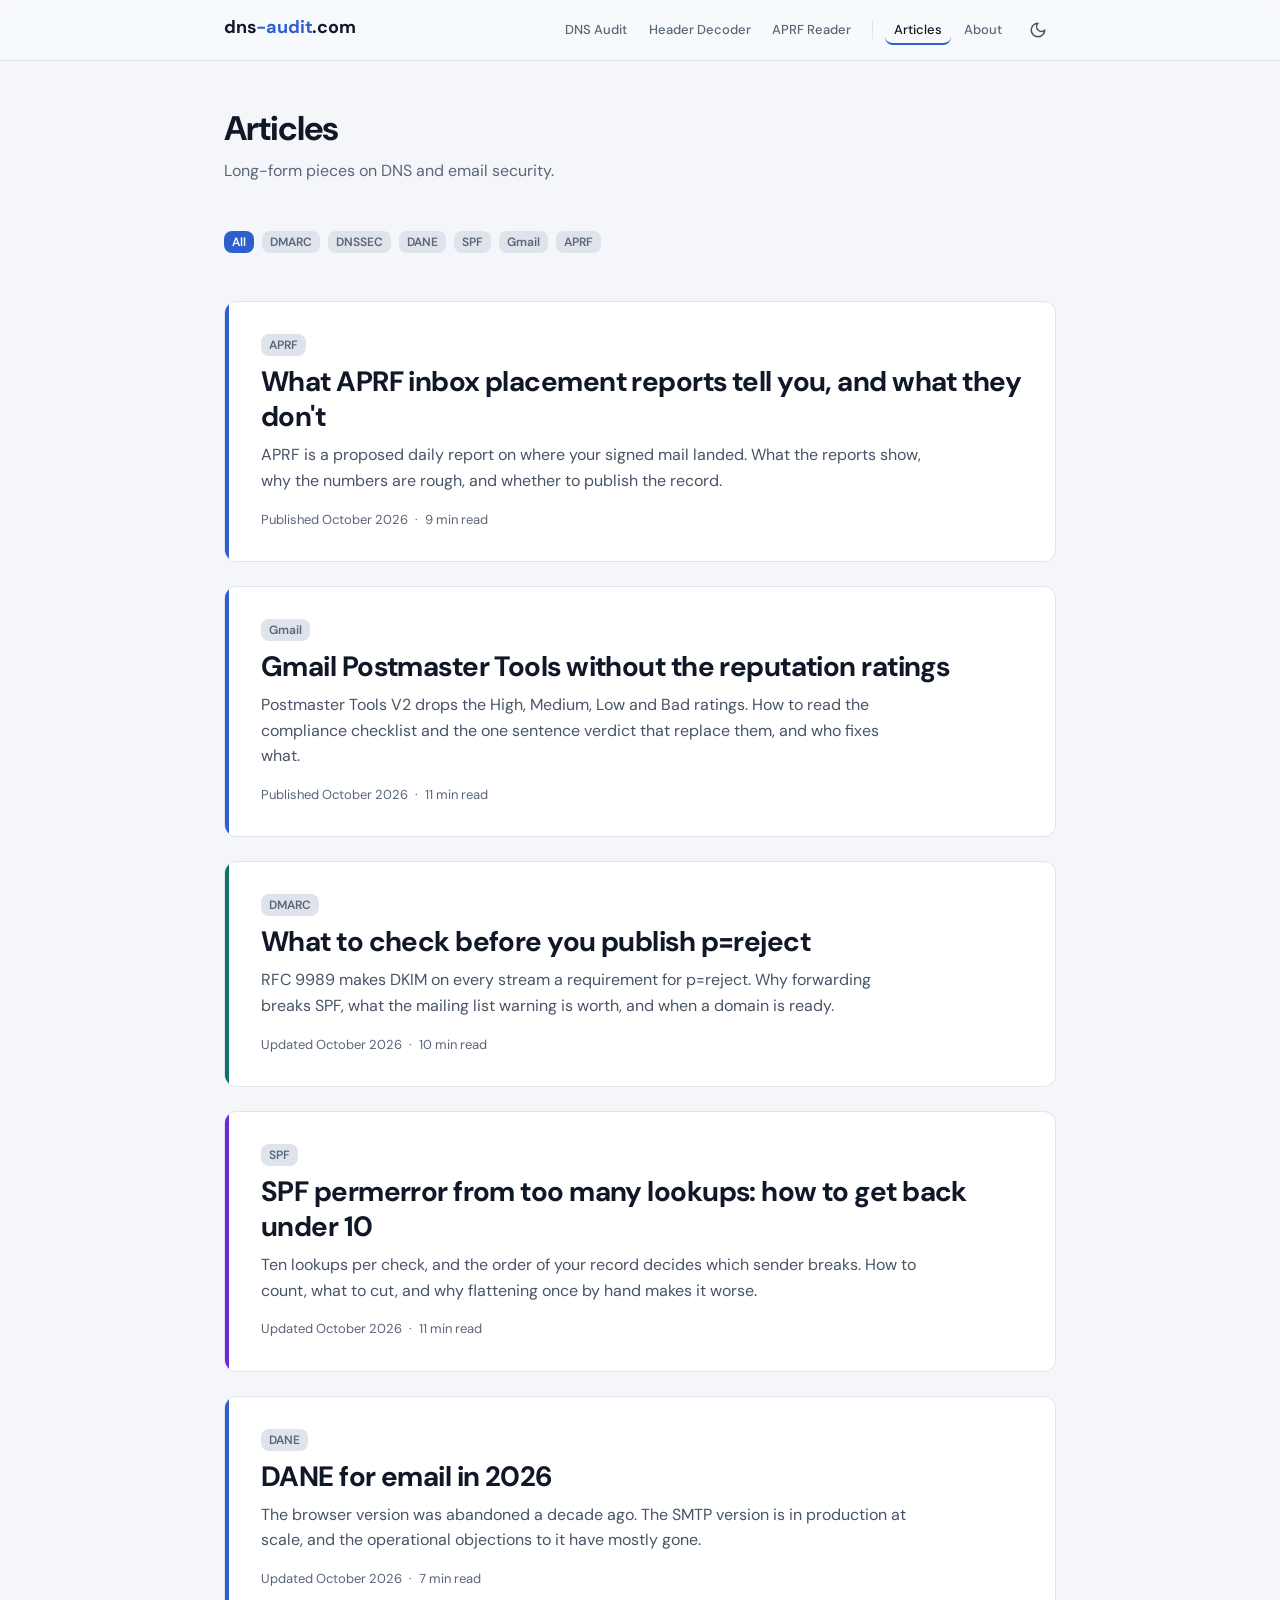
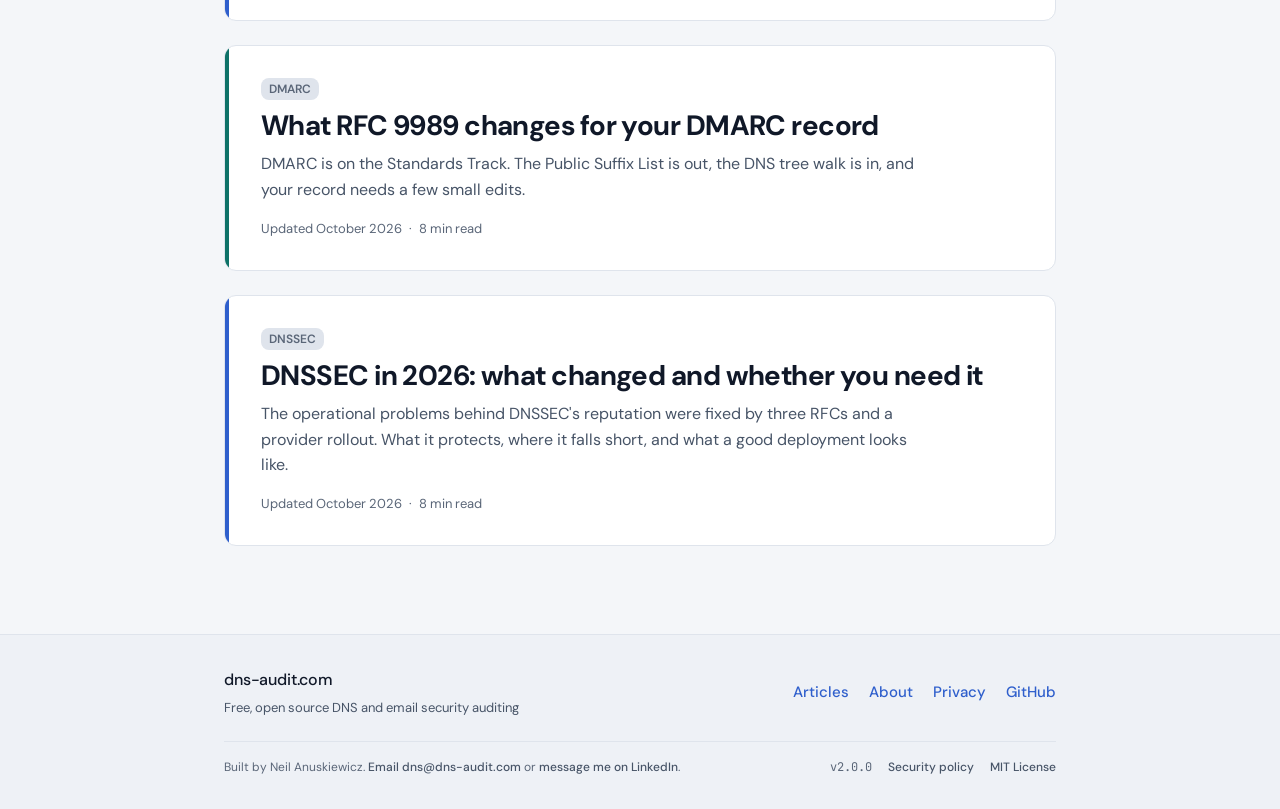
==== commit 14400016: "Articles: give the APRF article its own pill and filter The APRF card was tagged DKIM, the only arti" ====
--- a/static/articles/index.html
+++ b/static/articles/index.html
@@ -25,8 +25,8 @@
     <link rel="icon" type="image/png" sizes="32x32" href="/static/favicon-32.png">
     <link rel="preload" href="/static/fonts/dm-sans-normal-latin.woff2" as="font" type="font/woff2" crossorigin>
     <link rel="preload" href="/static/fonts/jetbrains-mono-latin.woff2" as="font" type="font/woff2" crossorigin>
-    <link rel="stylesheet" href="/static/style.css?v=e1d07f5530">
-    <script src="/static/theme.js?v=e1d07f5530"></script>
+    <link rel="stylesheet" href="/static/style.css?v=893aa829aa">
+    <script src="/static/theme.js?v=893aa829aa"></script>
     <script type="application/ld+json">
     {
         "@context": "https://schema.org",
@@ -118,15 +118,15 @@
                     <button type="button" class="tag tag-hit articles-filter" data-filter="dane" aria-pressed="false">DANE</button>
                     <button type="button" class="tag tag-hit articles-filter" data-filter="spf" aria-pressed="false">SPF</button>
                     <button type="button" class="tag tag-hit articles-filter" data-filter="gmail" aria-pressed="false">Gmail</button>
-                    <button type="button" class="tag tag-hit articles-filter" data-filter="dkim" aria-pressed="false">DKIM</button>
+                    <button type="button" class="tag tag-hit articles-filter" data-filter="aprf" aria-pressed="false">APRF</button>
                 </div>
             </div>
             <div class="articles-list">
-                <article class="article-card article-card-aprf" data-tags="dkim">
-                    <div class="article-card-accent"></div>
-                    <div class="article-card-content">
-                        <div class="article-card-labels">
-                            <span class="tag">DKIM</span>
+                <article class="article-card article-card-aprf" data-tags="aprf">
+                    <div class="article-card-accent"></div>
+                    <div class="article-card-content">
+                        <div class="article-card-labels">
+                            <span class="tag">APRF</span>
                         </div>
                         <h2 class="article-card-title"><a href="/articles/aprf">What APRF inbox placement reports tell you, and what they don't</a></h2>
                         <p class="article-card-description">APRF is a proposed daily report on where your signed mail landed. What the reports show, why the numbers are rough, and whether to publish the record.</p>
@@ -231,7 +231,7 @@
             <p class="articles-empty" role="status">No articles in this category yet.</p>
         </div>
     </main>
-    <script src="/static/articles.js?v=e1d07f5530" defer></script>
+    <script src="/static/articles.js?v=893aa829aa" defer></script>
     <footer class="site-footer">
         <div class="container">
             <div class="footer-row footer-main">
--- a/static/style.css
+++ b/static/style.css
@@ -1322,6 +1322,9 @@
 .plan-record-from {
     margin: var(--space-xs) 0;
     color: var(--text-secondary);
+    /* Names a vendor host such as selector1-oregonstate-edu._domainkey.
+       oregonstateuniversity.onmicrosoft.com, one word too long for a phone. */
+    overflow-wrap: anywhere;
 }
 
 .plan-record-from-label {
